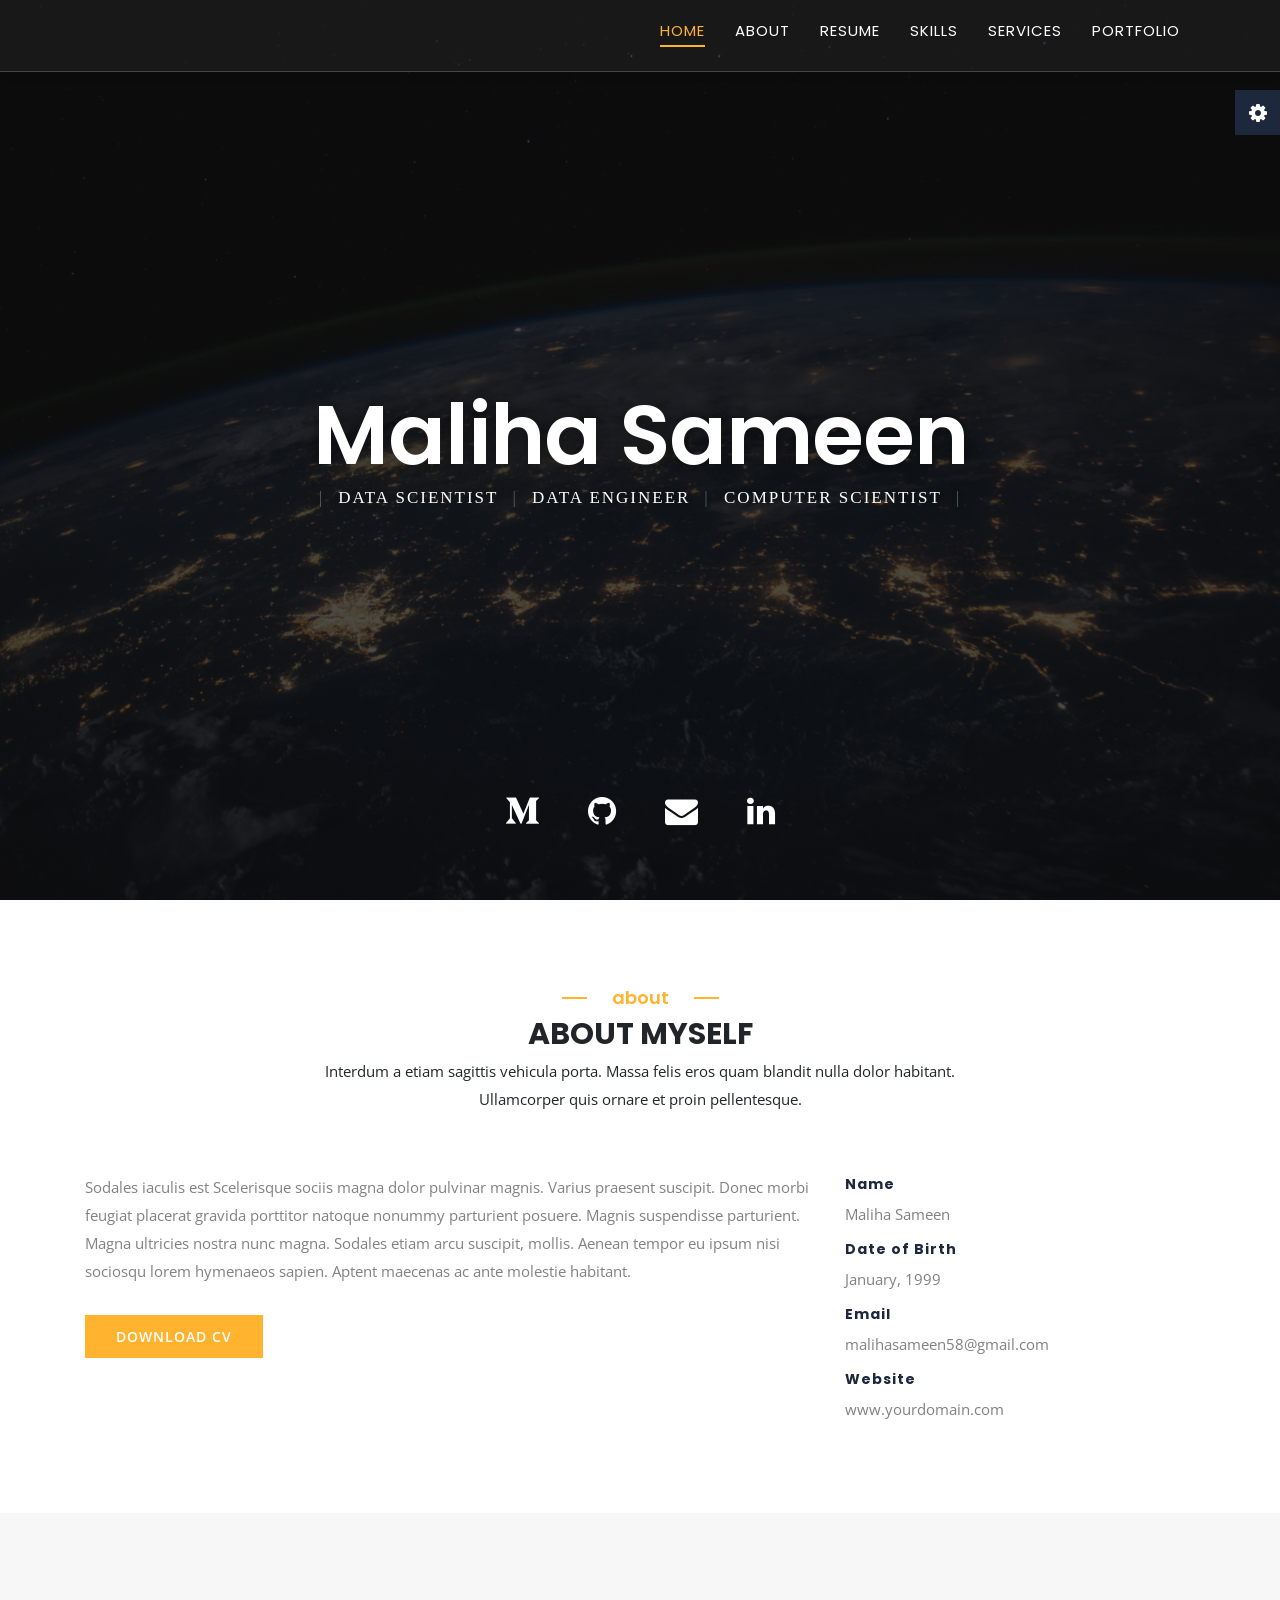
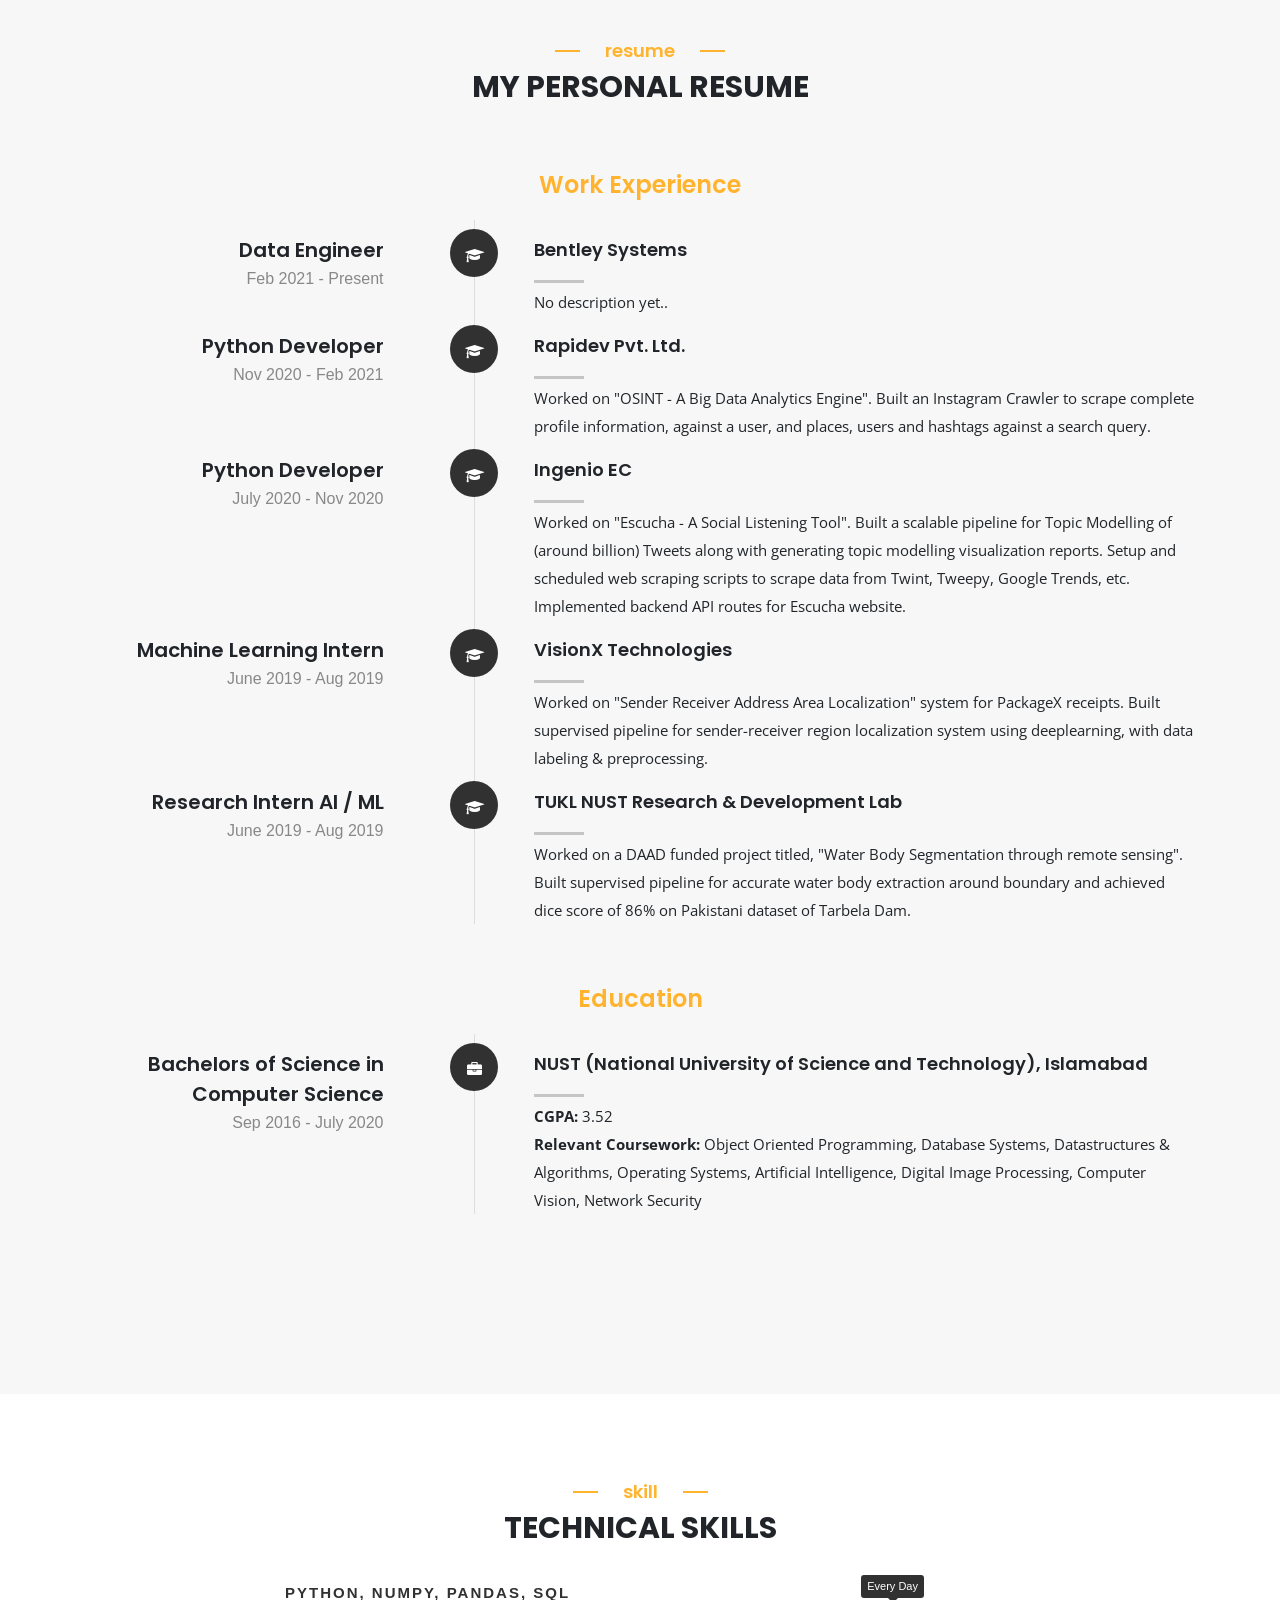
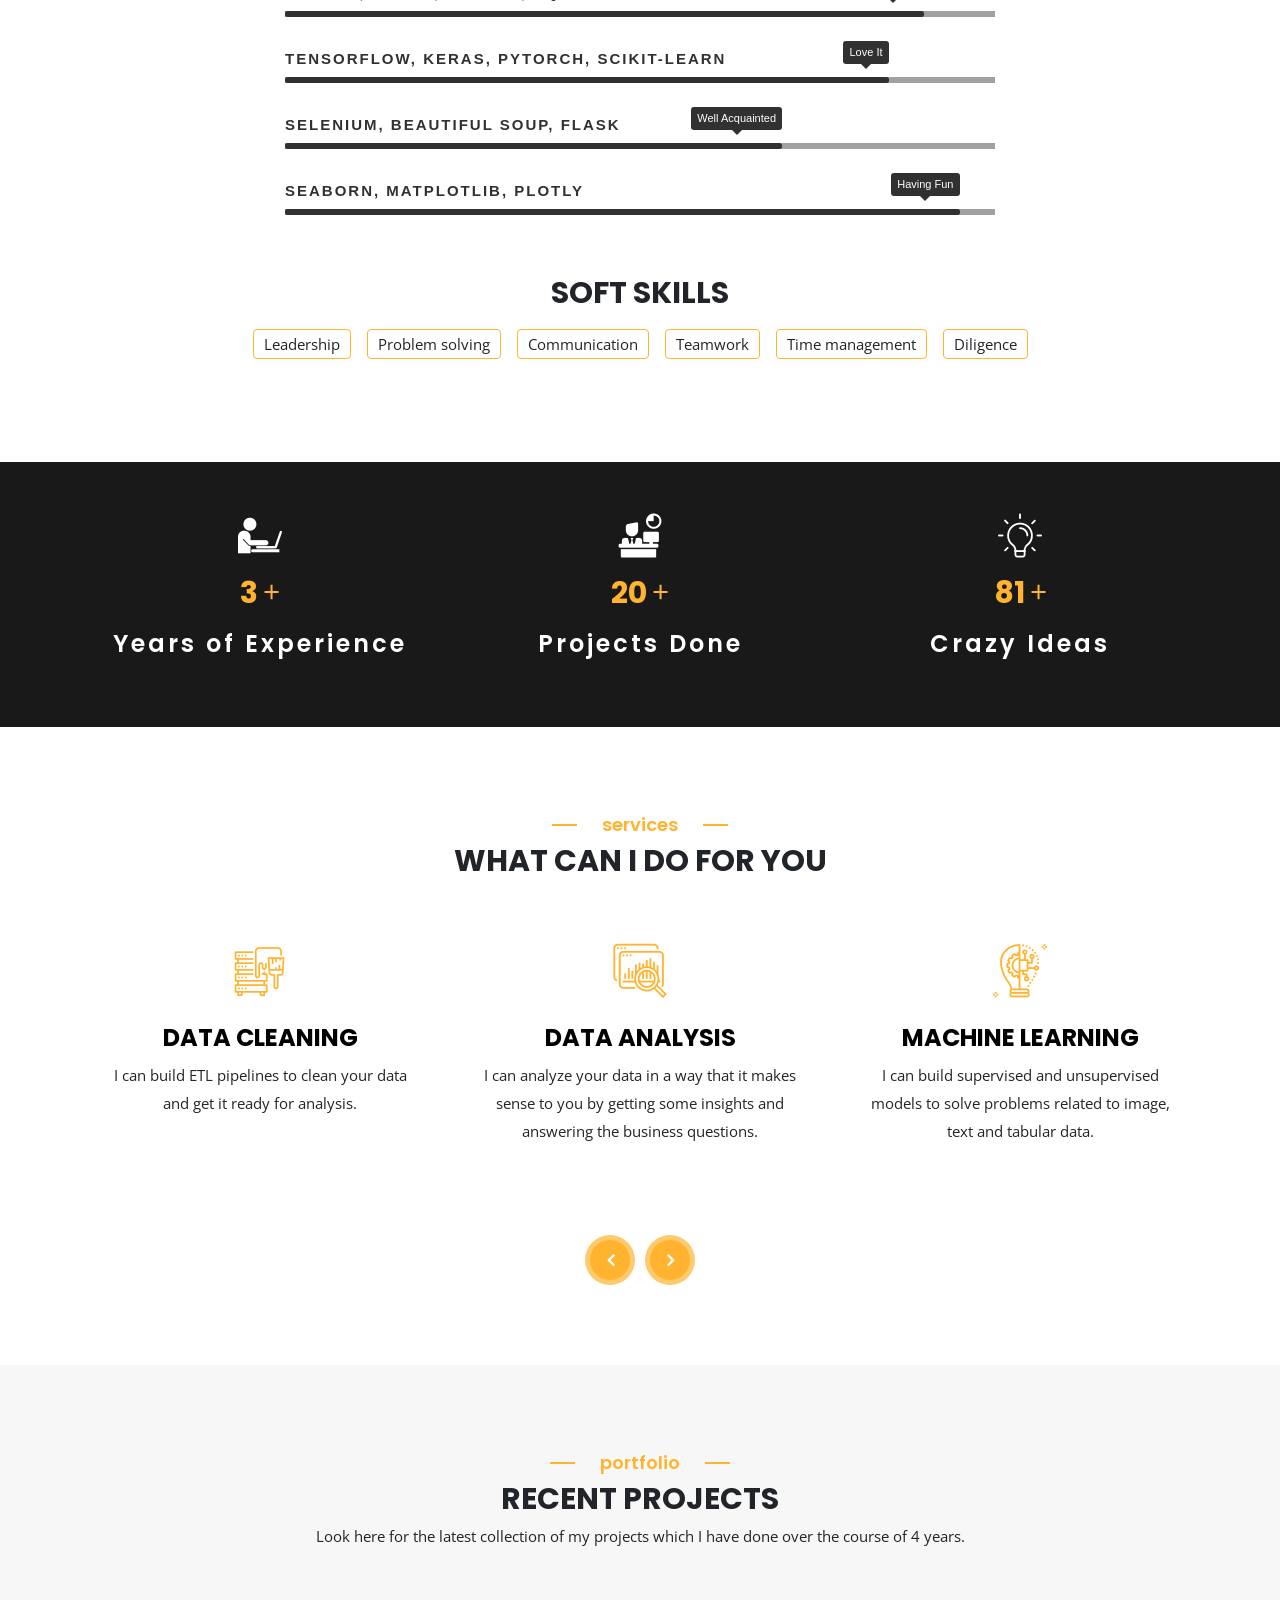
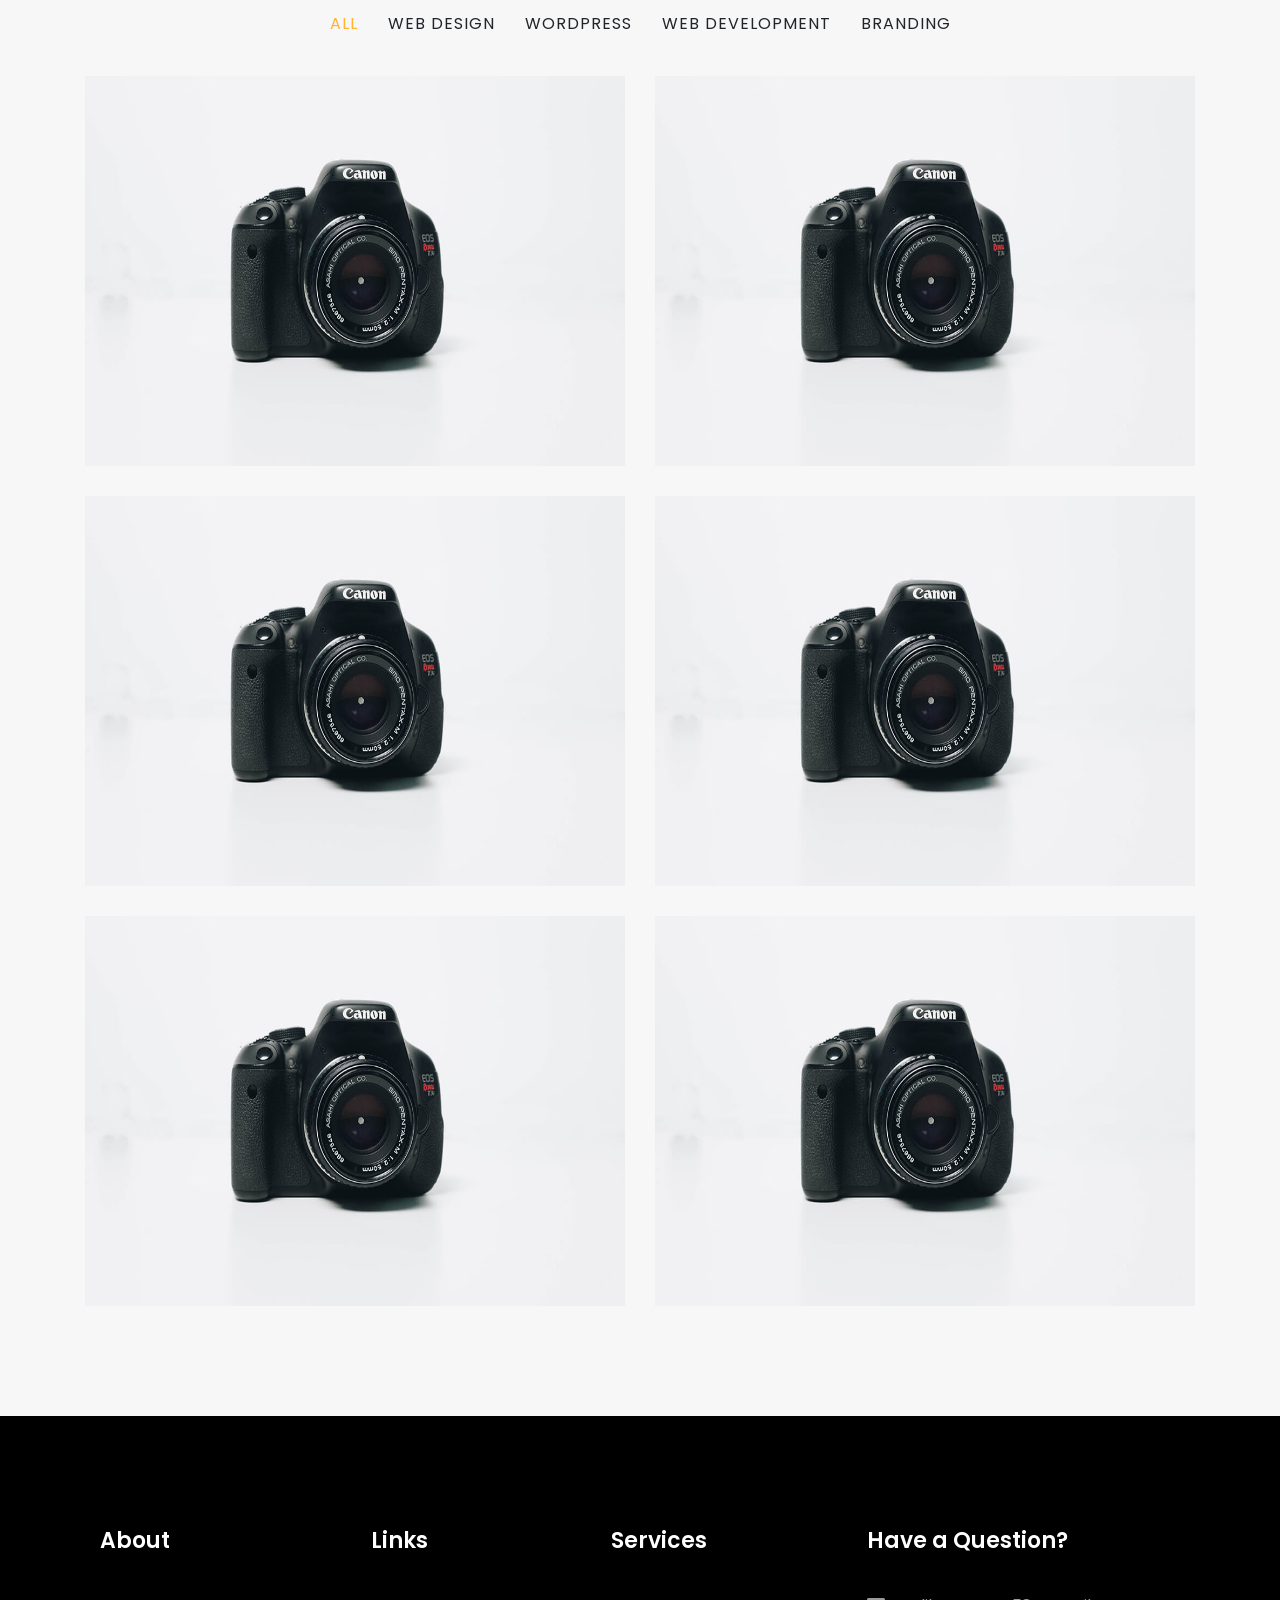
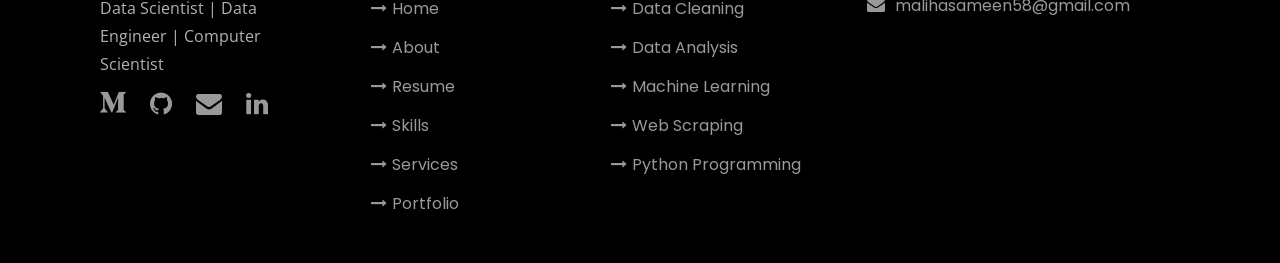
==== index.html @ 69de3a34 "structure ready only content to be filled" ====
<!DOCTYPE html>
<html lang="en">

<!-- index-554:30-->
<head>
	<!--===== Meta Tag =====-->
	<meta charset="utf-8">
	<meta http-equiv="x-ua-compatible" content="ie=edge">
	<meta name="description" content="Runaway - Personal Portfolio HTML Template">
	<meta name="viewport" content="width=device-width, initial-scale=1">
	<meta name="keywords" content="business, agency, blog, cv, creative, html, one page, personal, portfolio, resume, responsive, bootstrap, photography, designer, developer">
	<meta name="author" content="root">

	 <!--	Css Links
    ==================================================-->
     <link rel="stylesheet" href="css/bootstrap.min.css">
     <link rel="stylesheet" href="css/font-awesome.min.css">
     <link rel="stylesheet" href="fonts/flaticon.css">
     <link rel="stylesheet" href="css/plugins.css">
     <link rel="stylesheet" href="css/style.css">
     <link rel="stylesheet" href="css/color.css" id="color-change">

     <!-- Favicon 
    ==================================================-->
	<link rel="icon" type="image/png" sizes="32x32" href="images/favicon.ico">

      <!--	Title
    ==================================================-->
	<title>Maliha Sameen - Personal Portfolio</title>

</head>

<body id="top" class="page-load">
	<!--	Start Back to top
	=================================================-->
	<a href="#" id="scroll" style="display: none;"><span></span></a>
	<!--	End Back to top
	==================================================-->

	<!--	Preloader
	==================================================-->
	<div class="preloader">
		<div class="lds-css ng-scope">
			<div class="lds-spinner" style="width:100%;height:100%">
				<div></div>
				<div></div>
				<div></div>
				<div></div>
				<div></div>
				<div></div>
				<div></div>
				<div></div>
				<div></div>
				<div></div>
				<div></div>
				<div></div>
			</div>
		</div>
	</div>
	<!-- Color Settings Start
	==================================================-->
	<div class="color-panel">
		<div class="on-panel color_white bg_primary">
			<div class="text-center icon-spinner">
			  <i class="fa fa-cog fa-spin fa-3x fa-fw"></i>
			</div>
		</div>
		<div class="panel-box">
			<span class="panel-title">Theme Colors</span>
			<ul class="color-box">
				<li class="default" data-name="default" data-path="css/color.css" data-image="images/logo/1.png" data-target="images/logo/1.png"></li>
				<li class="color_2" data-name="color_2" data-path="css/color/color-1.css" data-image="images/logo/2.png" data-target="images/logo/2.png"></li>
				<li class="color_3" data-name="color_3" data-path="css/color/color-2.css" data-image="images/logo/3.png" data-target="images/logo/3.png"></li>
				<li class="color_4" data-name="color_4" data-path="css/color/color-3.css" data-image="images/logo/4.png" data-target="images/logo/4.png"></li>
				<li class="color_5" data-name="color_5" data-path="css/color/color-4.css" data-image="images/logo/5.png" data-target="images/logo/5.png"></li>
				<li class="color_6" data-name="color_6" data-path="css/color/color-5.css" data-image="images/logo/6.png" data-target="images/logo/6.png"></li>
				<li class="color_7" data-name="color_7" data-path="css/color/color-6.css" data-image="images/logo/7.png" data-target="images/logo/7.png"></li>
				<li class="color_8" data-name="color_8" data-path="css/color/color-7.css" data-image="images/logo/8.png" data-target="images/logo/8.png"></li>
				<li class="color_9" data-name="color_9" data-path="css/color/color-8.css" data-image="images/logo/9.png" data-target="images/logo/9.png"></li>
				<li class="color_10" data-name="color_10" data-path="css/color/color-9.css" data-image="images/logo/10.png" data-target="images/logo/10.png"></li>
				<li class="color_11" data-name="color_11" data-path="css/color/color-10.css" data-image="images/logo/11.png" data-target="images/logo/11.png"></li>
				<li class="color_12" data-name="color_12" data-path="css/color/color-11.css" data-image="images/logo/12.png" data-target="images/logo/12.png"></li>
				<li class="color_13" data-name="color_13" data-path="css/color/color-12.css" data-image="images/logo/13.png" data-target="images/logo/13.png"></li>
				<li class="color_14" data-name="color_14" data-path="css/color/color-13.css" data-image="images/logo/14.png" data-target="images/logo/14.png"></li>
			</ul>
		</div>
		<div class="switcher_layout">
			<span class="layout_title">Layout Style</span>
			<div class="radio_check">
				<input type="checkbox" id="layout_type" name="layout" value="Yes">
				<label class="bg_default text-left" for="layout_type"><span class="white_color">Full</span><span class="secondary_color">Box</span></label>
			</div>
		</div>
		<div class="template_style">
			<span class="layout_title">Template Style</span>
			<ul>
				<li><a class="btn_link" href="index-5.html" target="blank">White Version</a></li>
				<li><a class="btn_link" href="index-6.html" target="blank">Black Version</a></li>
			</ul>
		</div>
		<div class="box_bg_style">
			<span class="layout_title">Background pattern</span>
			<div class="select_bg">
				<ul>
					<li><input type="radio" name="radio" id="patrn1" value="pattern_1" /><label for="patrn1" class="radios pattern1"></label></li>
					<li><input type="radio" name="radio" id="patrn2" value="pattern_2" /><label for="patrn2" class="radios pattern2"></label></li>
					<li><input type="radio" name="radio" id="patrn3" value="pattern_3" /><label for="patrn3" class="radios pattern3"></label></li>
					<li><input type="radio" name="radio" id="patrn4" value="pattern_4" /><label for="patrn4" class="radios pattern4"></label></li>
					<li><input type="radio" name="radio" id="patrn5" value="pattern_5" /><label for="patrn5" class="radios pattern5"></label></li>
				</ul>
			</div>
			<span class="layout_title">Background pattern</span>
			<div class="select_bg">
				<ul>
					<li><input type="radio" name="radio" id="bg_img1" value="body_bg_1" /><label for="bg_img1" class="radios body_image1"></label></li>
					<li><input type="radio" name="radio" id="bg_img2" value="body_bg_2" /><label for="bg_img2" class="radios body_image2"></label></li>
					<li><input type="radio" name="radio" id="bg_img3" value="body_bg_3" /><label for="bg_img3" class="radios body_image3"></label></li>
					<li><input type="radio" name="radio" id="bg_img4" value="body_bg_4" /><label for="bg_img4" class="radios body_image4"></label></li>
					<li><input type="radio" name="radio" id="bg_img5" value="body_bg_5" /><label for="bg_img5" class="radios body_image5"></label></li>
					<li><input type="radio" name="radio" id="bg_img6" value="body_bg_6" /><label for="bg_img6" class="radios body_image6"></label></li>
					<li><input type="radio" name="radio" id="bg_img7" value="body_bg_7" /><label for="bg_img7" class="radios body_image7"></label></li>
					<li><input type="radio" name="radio" id="bg_img8" value="body_bg_8" /><label for="bg_img8" class="radios body_image8"></label></li>
					<li><input type="radio" name="radio" id="bg_img9" value="body_bg_9" /><label for="bg_img9" class="radios body_image9"></label></li>
					<li><input type="radio" name="radio" id="bg_img10" value="body_bg_10" /><label for="bg_img10" class="radios body_image10"></label></li>
				</ul>
			</div>
			<div class="select_bg">
				<ul>
					<li><input type="checkbox" name="runaway" id="bg_over" value="" /> Overlay</li>
				</ul>
			</div>
		</div>
	</div>
	<!--  Color Settings End
	==============================================-->

<!-- Wrapper Start 
==================================================-->
<div id="page_wrapper">
	<div class="row">
	<!-- Start Nav Menu 
	==============================================-->
	<header class="main_nav">
		<div class="container">
			<nav class="navbar navbar-expand-lg navbar-light w-100"> 
				<button class="navbar-toggler" type="button" data-toggle="collapse" data-target="#navbarSupportedContent" aria-controls="navbarSupportedContent" aria-expanded="false" aria-label="Toggle navigation"> <span class="navbar-toggler-icon"></span> </button>
				<div class="collapse navbar-collapse" id="navbarSupportedContent">
					<ul class="navbar-nav ml-auto">
					  <li class="nav-item"><a class="nav-link active" href="#top">Home<span class="sr-only">(current)</span></a></li>
					  <li class="nav-item"><a class="nav-link" href="#about">About</a></li>
					  <li class="nav-item"><a class="nav-link" href="#resume">Resume</a></li>
					  <li class="nav-item"><a class="nav-link" href="#skill">Skills</a></li>
					  <li class="nav-item"><a class="nav-link" href="#services">Services</a></li>
					  <li class="nav-item"><a class="nav-link" href="#portfolio">Portfolio</a></li>		
					</ul>
				</div>		
			</nav>
		</div>	
	</header>
	
	<!-- End Nav Menu
	==================================================-->
	
	<!--	Start Main Banner 
	==================================================-->
	<section id="main_banner" class="banner_image background1"> 
		<div class="intro-overlay"></div> 	
		<div class="container h-100">
			<div class="row h-100 align-items-center">
				<div class="col-md-12 col-lg-12 text-center">
					<h1>Maliha Sameen</h1>
					<p class="intro-position">
						<span>Data Scientist</span>
						<span>Data Engineer</span>
						<span>Computer Scientist</span> 
					</p>
					<!-- <a class="button stroke smoothscroll" href="#about" title="">More About Me</a> -->
				</div>  
			</div>   		 		
		</div> <!-- /intro-content --> 
 
		<ul class="intro-social">        
		  <li><a href="https://medium.com/@malihasameen58"><i class="flaticon-medium"></i></a></li>
		  <li><a href="https://www.github.com/malihasameen"><i class="fa fa-github"></i></a></li>
		  <li><a href="mailto:malihasameen58@gmail.com"><i class="fa fa-envelope"></i></a></li>
		  <li><a href="https://www.linkedin.com/maliha-sameen"><i class="fa fa-linkedin"></i></a></li>
	   </ul> <!-- /intro-social --> 

	</section> <!-- /intro -->
	<!--	End Main Banner 
	==================================================-->
	<!--	Start About
	===================================================-->
	<section id="about" class="py_80 full_row bg_white">
		<div class="container">
			<div class="row">
				<div class="col-md-12 col-lg-12">
					<div class="section_title_1 text-center mx-auto pb_60 wow animated slideInUp">
	                    <h2 class="title text-uppercase"><span class="line_double mx-auto color_default">about</span>about myself</h2>
	                    <span class="sub_title">Interdum a etiam sagittis vehicula porta. Massa felis eros quam blandit nulla dolor habitant. Ullamcorper quis ornare et proin pellentesque.</span>
	                </div>
				</div>
			</div>
			<div class="about_one">
				<div class="row">
					<div class="col-md-8 col-lg-8">
						<div class="myself color_secondery wow animated fadeInLeft">
							<p class="mb_30">Sodales iaculis est Scelerisque sociis magna dolor pulvinar magnis. 
								Varius praesent suscipit. Donec morbi feugiat placerat gravida porttitor 
								natoque nonummy parturient posuere. Magnis suspendisse parturient. 
								Magna ultricies nostra nunc magna. Sodales etiam arcu suscipit, mollis. 
								Aenean tempor eu ipsum nisi sociosqu lorem hymenaeos sapien. Aptent maecenas ac ante molestie habitant.
							</p>
						</div>

						<a class="btn btn-default mb_30" href="Maliha_Sameen_CV.pdf" target="_blank">Download CV</a>
						<!-- <div class="personal_info">
							<div class="row">
								<div class="col-md-12 col-lg-6">
									<ul>
										<li><span class="color_secondery">Name :</span> Austin Jackson</li>
										<li><span class="color_secondery">Email :</span> yourdomainname@gmail.com</li>
										<li><span class="color_secondery">Phone :</span> +00 61 700 800</li>	
									</ul>
								</div>
								<div class="col-md-12 col-lg-6">
									<ul>
										<li><span class="color_secondery">Date of Birth :</span> 14 December 1993</li>
										<li><span class="color_secondery">Blood Group :</span> A+</li>
										<li><span class="color_secondery">Address :</span> Mouroubra WA 6472, Australia.</li>
									</ul>
								</div>
							</div>
						</div> -->
					</div>
					<div class="col-md-4 col-lg-4">
						<div class="contact_info wow animated fadeInLeft">
							<ul>
								<li>
									<div class="contact_text">
										<h6 class="font-weight-bold color_primary">Name</h6>
										<span class="color_secondery">Maliha Sameen</span>
									</div>
								</li>
								<li>
									<div class="contact_text">
										<h6 class="font-weight-bold color_primary">Date of Birth</h6>
										<span class="color_secondery">January, 1999</span>
									</div>
								</li>
								<li>
									<div class="contact_text">
										<h6 class="font-weight-bold color_primary">Email</h6>
										<span class="color_secondery">malihasameen58@gmail.com</span>
									</div>
								</li>
								<li>
									<div class="contact_text">
										<h6 class="font-weight-bold color_primary">Website</h6>
										<span class="color_secondery">www.yourdomain.com</span>
									</div>
								</li>
							</ul>
						</div>
					</div>
				</div>
			</div>
		</div>
	</section>
	<!--	End About
	===================================================-->
	<!--	Start Resume
	===================================================-->
	<section id="resume" class="py_80 full_row bg_secondery">
		<div class="container">
			<div class="row">
				<div class="col-md-12 col-lg-12">
					<div class="section_title_1 text-center mx-auto pb_60 wow animated slideInUp">
	                    <h2 class="title text-uppercase"><span class="line_double mx-auto color_default">resume</span>My Personal Resume</h2>
	                </div>
				</div>
			</div>

			<div class="row resume-timeline">

				<div class="col-md-12 col-lg-12 resume-header">
	
					<h2>Work Experience</h2>
	
				</div> <!-- /resume-header -->
	
				<div class="col-md-12 col-lg-12">
	
					<div class="timeline-wrap">
	
						<div class="timeline-block">
	
							<div class="timeline-ico">
								<i class="fa fa-graduation-cap"></i>
							</div>
	
							<div class="timeline-header">
								<h3>Data Engineer</h3>
								<p>Feb 2021 - Present</p>
							</div>
	
							<div class="timeline-content">
								<h4>Bentley Systems</h4>
								<p>No description yet..</p>
							</div>
	
						</div> <!-- /timeline-block -->
	
						<div class="timeline-block">
	
							<div class="timeline-ico">
								<i class="fa fa-graduation-cap"></i>
							</div>
	
							<div class="timeline-header">
								<h3>Python Developer</h3>
								<p>Nov 2020 - Feb 2021</p>
							</div>
	
							<div class="timeline-content">
								<h4>Rapidev Pvt. Ltd.</h4>
								<p>Worked on "OSINT - A Big Data Analytics Engine". 
								Built an Instagram Crawler to scrape complete profile information, against a user, and places, users
								and hashtags against a search query.</p>
							</div>
	
						</div> <!-- /timeline-block -->
	
						<div class="timeline-block">
	
							<div class="timeline-ico">
								<i class="fa fa-graduation-cap"></i>
							</div>
	
							<div class="timeline-header">
								<h3>Python Developer</h3>
								<p>July 2020 - Nov 2020</p>
							</div>
	
							<div class="timeline-content">
								<h4>Ingenio EC</h4>
								<p>Worked on "Escucha - A Social Listening Tool".
								Built a scalable pipeline for Topic Modelling of (around billion) Tweets 
								along with generating topic modelling visualization reports. 
								Setup and scheduled web scraping scripts to scrape data from Twint, Tweepy, Google Trends, etc. 
								Implemented backend API routes for Escucha website.
								</p>
							</div>
	
						</div> <!-- /timeline-block -->

						<div class="timeline-block">
	
							<div class="timeline-ico">
								<i class="fa fa-graduation-cap"></i>
							</div>
	
							<div class="timeline-header">
								<h3>Machine Learning Intern</h3>
								<p>June 2019 - Aug 2019</p>
							</div>
	
							<div class="timeline-content">
								<h4>VisionX Technologies</h4>
								<p>Worked on "Sender Receiver Address Area Localization" system for
								PackageX receipts.
								Built supervised pipeline for sender-receiver region localization system 
								using deeplearning, with data labeling & preprocessing.
								</p>
							</div>
	
						</div> <!-- /timeline-block -->

						<div class="timeline-block">
	
							<div class="timeline-ico">
								<i class="fa fa-graduation-cap"></i>
							</div>
	
							<div class="timeline-header">
								<h3>Research Intern AI / ML</h3>
								<p>June 2019 - Aug 2019</p>
							</div>
	
							<div class="timeline-content">
								<h4>TUKL NUST Research & Development Lab</h4>
								<p>Worked on a DAAD funded project titled, "Water Body Segmentation
								through remote sensing".
								Built supervised pipeline for accurate water body extraction around
								boundary and achieved dice score of 86% on Pakistani dataset of Tarbela Dam.
								</p>
							</div>
	
						</div> <!-- /timeline-block -->
	
					</div> <!-- /timeline-wrap -->   			
	
				</div> <!-- /col-twelve -->
				
			</div> <!-- /resume-timeline -->
			
			<div class="row resume-timeline">
	
				<div class="col-md-12 col-lg-12 resume-header">
	
					<h2>Education</h2>
	
				</div> <!-- /resume-header -->
	
				<div class="col-md-12 col-lg-12">
	
					<div class="timeline-wrap">
	
						<div class="timeline-block">
	
							<div class="timeline-ico">
								<i class="fa fa-briefcase"></i>
							</div>
	
							<div class="timeline-header">
								<h3>Bachelors of Science in Computer Science</h3>
								<p>Sep 2016 - July 2020</p>
							</div>
	
							<div class="timeline-content">
								<h4>NUST (National University of Science and Technology), Islamabad</h4>
								<p><b>CGPA: </b>3.52</p>
								<p><b>Relevant Coursework: </b>Object Oriented Programming, Database Systems,  
								Datastructures & Algorithms, Operating Systems, Artificial Intelligence, Digital Image Processing, 
								Computer Vision, Network Security
								</p>
							</div>
	
						</div> <!-- /timeline-block -->
	
	
					</div> <!-- /timeline-wrap -->   			
	
				</div> <!-- /col-twelve -->
				
			</div> <!-- /resume-timeline -->
		</div>
	</section>
	<!--	End Resume
	===================================================-->
	<!--	Start Skill
	===================================================-->
	<section id="skill" class="py_80 bg_white full_row">
		<div class="container">
			<div class="row">
				<div class="col-md-12 col-lg-12">
					<div class="section_title_1 text-center mx-auto wow animated slideInUp">
	                    <h2 class="title text-uppercase"><span class="line_double mx-auto color_default">skill</span>Technical skills</h2>
	                </div>
				</div>
			</div>

			<div class="col-md-12 col-lg-8" style="margin: auto;">
				<ul class="skill-bars">
					<li>
						<div class="progress percent90"><span>Every Day</span></div>
						<strong>PYTHON, NUMPY, PANDAS, SQL</strong>
					</li>
					<li>
						<div class="progress percent85"><span>Love It</span></div>
						<strong>TENSORFLOW, KERAS, PYTORCH, SCIKIT-LEARN</strong>
					</li>
					<li>
						<div class="progress percent70"><span>Well Acquainted</span></div>
						<strong>SELENIUM, BEAUTIFUL SOUP, FLASK</strong>
					</li>
					<li>
						<div class="progress percent95"><span>Having Fun</span></div>
						<strong>SEABORN, MATPLOTLIB, PLOTLY</strong>
					</li>
				</ul> <!-- /skill-bars -->	
			</div>


			<div class="row">
				<div class="col-md-12 col-lg-12">
					<div class="section_title_1 text-center mx-auto wow animated slideInUp">
	                    <h2 class="title text-uppercase">Soft skills</h2>
	                </div>
				</div>
			</div>
			
			<div class="soft-skill col-sm-12 col-md-12 col-xl-12 col-partner">
				<ul>
					<li><span>Leadership</span></li>
					<li><span>Problem solving</span></li>
					<li><span>Communication</span></li>
					<li><span>Teamwork</span></li>
					<li><span>Time management</span></li>
					<li><span>Diligence</span></li>
				</ul>
			</div>
	
		</div>
	</section>
	<!--	End Skill
	===================================================-->
	<!--	Start Experience and Projects
	===================================================-->
	<div class="experience background2 overlay_two py_60 full_row">
		<div class="container">
			<div class="row">
				<div class="col-md-12 col-lg-12">
					<div class="fact-counter">
						<div class="row">
							<div class="col-md-4 col-lg-4">
							    <div class="counter count wow text-center" data-wow-duration="300ms">
							    	<span class="flaticon-man-working-on-a-laptop-from-side-view"></span>
					            	<div class="counting_digit color_default mt_15"> <h2 class="count-num" data-speed="3000" data-stop="4">0</h2><span>+</span>
					            	</div>
					            	<h3 class="color_white mt_15">Years of Experience</h3>
					          	</div>
							</div>
							<div class="col-md-4 col-lg-4">
							    <div class="counter count wow text-center" data-wow-duration="300ms">
							    	<span class="flaticon-half-time-work"></span>
					            	<div class="counting_digit color_default mt_15"> <h2 class="count-num" data-speed="3000" data-stop="25">0</h2><span>+</span>
					            	</div>
					            	<h3 class="color_white mt_15">Projects Done</h3>
					          	</div>
							</div>
							<div class="col-md-4 col-lg-4">
							    <div class="counter count wow text-center" data-wow-duration="300ms">
							    	<span class="flaticon-lamp"></span>
					            	<div class="counting_digit color_default mt_15"><h2 class="count-num" data-speed="3000" data-stop="100">0</h2><span>+</span>
					            	</div>
					            	<h3 class="color_white mt_15">Crazy Ideas</h3>
					          	</div>
							</div>
						</div>
					</div>
				</div>
			</div>
		</div>
	</div>
	<!--	End Experience and Projects
	===================================================-->
	<!--	Start Services
	===================================================-->
	<section id="services" class="py_80 full_row bg_white">
		<div class="container">
			<div class="row">
				<div class="col-md-12 col-lg-12">
					<div class="section_title_1 text-center mx-auto pb_30 wow animated slideInUp">
	                    <h2 class="title text-uppercase"><span class="line_double mx-auto color_default">services</span>What can i do for you</h2>
	                </div>
				</div>

				<div class="col-md-12 col-lg-12">
					<div class="row services-content">

						<div class="services_item owl-carousel services-list">
			 
						   <div class="service">	
			 
							   <span class="icon"><i class="flaticon-data-2"></i></span>            
			 
							 <div class="service-content">	
			 
								  <h3>Data Cleaning</h3>
			 
								 <p class="desc">I can build ETL pipelines to clean your data and get it ready for analysis.
								  </p>
								  
							  </div> 	         	 
			 
							 </div> <!-- /service -->
			 
							 <div class="service">	
			 
								 <span class="icon"><i class="flaticon-data"></i></span>                          
			 
							 <div class="service-content">	
			 
								 <h3>Data Analysis</h3>  
			 
								 <p class="desc">I can analyze your data in a way that it makes sense to you by getting some insights and answering the business questions.
								  </p>
			 
							 </div>	                          
			 
							</div> <!-- /service -->

							<div class="service">	
			 
								<span class="icon"><i class="flaticon-innovation"></i></span>            
			  
							  <div class="service-content">	
			  
								   <h3>Machine Learning</h3>
			  
								  <p class="desc">I can build supervised and unsupervised models to solve problems related to image, text and tabular data.
								   </p>
								   
							   </div> 	         	 
			  
							  </div> <!-- /service -->
			  
							  <div class="service">	
			  
								  <span class="icon"><i class="flaticon-web-crawler"></i></span>                          
			  
							  <div class="service-content">	
			  
								  <h3>Web Scraping</h3>  
			  
								  <p class="desc">I can use Beautiful Soup and Selenium to extract required data from any website URL and make the whole process automated, so it can run at anytime.
								   </p>
			  
							  </div>	                          
			  
							 </div> <!-- /service -->
			 
							<div class="service">
			 
								<span class="icon"><i class="flaticon-lamp"></i></span>		            
			 
							 <div class="service-content">
			 
								 <h3>Python Programming</h3>
			 
								 <p class="desc">I can build Python based applications ranging from simple automated scripts to backend APIs in Flask.
									 </p> 
			 
							 </div> 	            	               
			 
							</div> <!-- /service -->
			 
					   </div> <!-- /services-list -->
						
					</div> <!-- /services-content -->
				</div>
			</div>

		</div>
	</section>
	<!--	End Services
	===================================================-->
	<!--	Start Portfolio
	===================================================-->
	<section id="portfolio" class="py_80 bg_secondery full_row">
		<div class="container">
			<div class="row">
				<div class="col-md-12 col-lg-12">
					<div class="section_title_1 text-center mx-auto pb_60 wow animated slideInUp">
	                    <h2 class="title text-uppercase"><span class="line_double mx-auto color_default">portfolio</span>Recent Projects</h2>
	                    <span class="sub_title">Look here for the latest collection of my projects which I have done over the course of 4 years.</span>
	                </div>
				</div>
				<div class="col-md-12 col-lg-12">
					<div class="my_portfolio" id="tab-panel"> 
              			<!--Filter-->
						<div class="row">
							<div class="col-md-12">
								<div class="filters mb_30 w-100 text-center">
									<ul class="filter-tabs mx-auto d-inline-block">
										<li class="active filter" data-role="button" data-filter="all">All</li>
										<li class="filter" data-role="button" data-filter=".design">Web Design</li>
										<li class="filter" data-role="button" data-filter=".wordpress">Wordpress</li>
										<li class="filter" data-role="button" data-filter=".development">Web Development</li>
										<li class="filter" data-role="button" data-filter=".branding">Branding</li>
									</ul>
								</div>
							</div>
						</div>	
			              
						<div class="filter-list">
							<div class="portfolio-items">
								<div class="row">
								  	<div class="column mix mix_all wordpress mb_30 col-md-9 col-lg-6"
									  style="display: inline-block;margin-left: auto;margin-right: auto;">
										<div class="default-portfolio-item">
											<img src="images/portfolio/01.jpg" alt="image" style="height: 26em;" />
											<div class="overlay-box">
												<div class="text text-center vertical-center px_30">
													<h2 style="font-weight:600; color:white;">Using Data Science Pipelines for Disaster Response</h2>
													<p style="color:white">Build ETL and ML pipelines for the data loading, data transformation and classification of messages into disaster categories. The dataset was from FigureEight.</p>
													<p style="margin:1.2em;">
														<a style="margin-left:4px;" href="#" target="_blank" class="btn btn-default">Medium</a>
														<a href="#" class="btn btn-default" target="_blank">GitHub</a>
													</p>
												</div>
											</div>
										</div>
									</div>
									<div class="column mix mix_all wordpress mb_30 col-md-9 col-lg-6"
									  style="display: inline-block;margin-left: auto;margin-right: auto;">
										<div class="default-portfolio-item">
											<img src="images/portfolio/01.jpg" alt="image" style="height: 26em;" />
											<div class="overlay-box">
												<div class="text text-center vertical-center px_30">
													<h2 style="font-weight:600; color:white;">Using Data Science Pipelines for Disaster Response</h2>
													<p style="color:white">Build ETL and ML pipelines for the data loading, data transformation and classification of messages into disaster categories. The dataset was from FigureEight.</p>
													<p style="margin:1.2em;">
														<a style="margin-left:4px;" href="#" target="_blank" class="btn btn-default">Medium</a>
														<a href="#" class="btn btn-default" target="_blank">GitHub</a>
													</p>
												</div>
											</div>
										</div>
									</div>
									<div class="column mix mix_all wordpress mb_30 col-md-9 col-lg-6"
									  style="display: inline-block;margin-left: auto;margin-right: auto;">
										<div class="default-portfolio-item">
											<img src="images/portfolio/01.jpg" alt="image" style="height: 26em;" />
											<div class="overlay-box">
												<div class="text text-center vertical-center px_30">
													<h2 style="font-weight:600; color:white;">Using Data Science Pipelines for Disaster Response</h2>
													<p style="color:white">Build ETL and ML pipelines for the data loading, data transformation and classification of messages into disaster categories. The dataset was from FigureEight.</p>
													<p style="margin:1.2em;">
														<a style="margin-left:4px;" href="#" target="_blank" class="btn btn-default">Medium</a>
														<a href="#" class="btn btn-default" target="_blank">GitHub</a>
													</p>
												</div>
											</div>
										</div>
									</div>
									<div class="column mix mix_all wordpress mb_30 col-md-9 col-lg-6"
									  style="display: inline-block;margin-left: auto;margin-right: auto;">
										<div class="default-portfolio-item">
											<img src="images/portfolio/01.jpg" alt="image" style="height: 26em;" />
											<div class="overlay-box">
												<div class="text text-center vertical-center px_30">
													<h2 style="font-weight:600; color:white;">Using Data Science Pipelines for Disaster Response</h2>
													<p style="color:white">Build ETL and ML pipelines for the data loading, data transformation and classification of messages into disaster categories. The dataset was from FigureEight.</p>
													<p style="margin:1.2em;">
														<a style="margin-left:4px;" href="#" target="_blank" class="btn btn-default">Medium</a>
														<a href="#" class="btn btn-default" target="_blank">GitHub</a>
													</p>
												</div>
											</div>
										</div>
									</div>
									<div class="column mix mix_all wordpress mb_30 col-md-9 col-lg-6"
									  style="display: inline-block;margin-left: auto;margin-right: auto;">
										<div class="default-portfolio-item">
											<img src="images/portfolio/01.jpg" alt="image" style="height: 26em;" />
											<div class="overlay-box">
												<div class="text text-center vertical-center px_30">
													<h2 style="font-weight:600; color:white;">Using Data Science Pipelines for Disaster Response</h2>
													<p style="color:white">Build ETL and ML pipelines for the data loading, data transformation and classification of messages into disaster categories. The dataset was from FigureEight.</p>
													<p style="margin:1.2em;">
														<a style="margin-left:4px;" href="#" target="_blank" class="btn btn-default">Medium</a>
														<a href="#" class="btn btn-default" target="_blank">GitHub</a>
													</p>
												</div>
											</div>
										</div>
									</div>
									<div class="column mix mix_all wordpress mb_30 col-md-9 col-lg-6"
									  style="display: inline-block;margin-left: auto;margin-right: auto;">
										<div class="default-portfolio-item">
											<img src="images/portfolio/01.jpg" alt="image" style="height: 26em;" />
											<div class="overlay-box">
												<div class="text text-center vertical-center px_30">
													<h2 style="font-weight:600; color:white;">Using Data Science Pipelines for Disaster Response</h2>
													<p style="color:white">Build ETL and ML pipelines for the data loading, data transformation and classification of messages into disaster categories. The dataset was from FigureEight.</p>
													<p style="margin:1.2em;">
														<a style="margin-left:4px;" href="#" target="_blank" class="btn btn-default">Medium</a>
														<a href="#" class="btn btn-default" target="_blank">GitHub</a>
													</p>
												</div>
											</div>
										</div>
									</div>
								</div>
							</div>
						</div>		
			        </div>
				</div>
			</div>
		</div>
	</section>
	<!--	End Portfolio
	===================================================-->
	<!--	Start Footer
	===================================================-->
	<footer class="ftco-footer ftco-section full_row">
		<div class="container">
		  <div class="row mb-5 col-lg-12">
			<div class="col-md">
			  <div class="ftco-footer-widget mb-4">
				<h2 class="ftco-heading-2">About</h2>
				<p>Data Scientist | Data Engineer | Computer Scientist</p>
				<ul class="ftco-footer-social list-unstyled">       
					<li><a href="https://medium.com/@malihasameen58"><i class="flaticon-medium"></i></a></li>
					<li><a href="https://www.github.com/malihasameen"><i class="fa fa-github"></i></a></li>
					<li><a href="mailto:malihasameen58@gmail.com"><i class="fa fa-envelope"></i></a></li>
					<li><a href="https://www.linkedin.com/maliha-sameen"><i class="fa fa-linkedin"></i></a></li>
				</ul>
			  </div>
			</div>
			<div class="col-md">
			  <div class="ftco-footer-widget mb-4 ml-md-4">
				<h2 class="ftco-heading-2">Links</h2>
				<ul class="list-unstyled">
				  <li><a href="#home"><span class="fa fa-long-arrow-right mr-2"></span>Home</a></li>
				  <li><a href="#about"><span class="fa fa-long-arrow-right mr-2"></span>About</a></li>
				  <li><a href="#resume"><span class="fa fa-long-arrow-right mr-2"></span>Resume</a></li>
				  <li><a href="#skills"><span class="fa fa-long-arrow-right mr-2"></span>Skills</a></li>
				  <li><a href="#services"><span class="fa fa-long-arrow-right mr-2"></span>Services</a></li>
				  <li><a href="#portfolio"><span class="fa fa-long-arrow-right mr-2"></span>Portfolio</a></li>
				</ul>
			  </div>
			</div>
			<div class="col-md">
			   <div class="ftco-footer-widget mb-4">
				<h2 class="ftco-heading-2">Services</h2>
				<ul class="list-unstyled">
					<li><a href="#services"><span class="fa fa-long-arrow-right mr-2"></span>Data Cleaning</a></li>
					<li><a href="#services"><span class="fa fa-long-arrow-right mr-2"></span>Data Analysis</a></li>
					<li><a href="#services"><span class="fa fa-long-arrow-right mr-2"></span>Machine Learning</a></li>
					<li><a href="#services"><span class="fa fa-long-arrow-right mr-2"></span>Web Scraping</a></li>
					<li><a href="#services"><span class="fa fa-long-arrow-right mr-2"></span>Python Programming</a></li>
				</ul>
			  </div>
			</div>
			<div class="col-md">
			  <div class="ftco-footer-widget mb-4">
				  <h2 class="ftco-heading-2">Have a Question?</h2>
				  <div class="block-23 mb-3">
					<ul>
						<li>
							<a href="mailto:malihasameen58@gmail.com">
								<span class="fa fa-envelope"></span>
								<span class="text" style="padding-right: 0px; padding-left: 10px;">malihasameen58@gmail.com</span>
							</a>
						</li>
					</ul>
				  </div>
			  </div>
			</div>
		  </div>
		</div>
	</footer>
	<!--	End Footer
	===================================================-->
	</div>
</div>
<!--	Wrapper End
=======================================================-->
	<!--	Js Links
	===================================================-->
	<script src="js/jquery.min.js"></script>
	<script src="js/popper.min.js"></script>
	<script src="js/bootstrap.min.js"></script>
	<script src="js/plugins.js"></script>
	<script src="js/custom.js"></script>
	<script>
		$(document).ready(function() {
		//  Smoothscroll js
		//=========================================
		  $("a").on('click', function(event) {

			  if (this.hash !== "") {
				event.preventDefault();
			  
				var hash = this.hash;

				$('html, body').animate({
				  scrollTop: $(hash).offset().top 
				}, 1000, function(){
			 
				  window.location.hash = hash;
				});
			  }
			});
		 });
	</script>
</body>

<!-- index-554:31-->
</html>
---- fonts/flaticon.css ----
/*
  	Flaticon icon font: Flaticon
  	Creation date: 02/03/2021 14:03
  	*/

@font-face {
  font-family: "Flaticon";
  src: url("./Flaticon.eot");
  src: url("./Flaticon.eot?#iefix") format("embedded-opentype"),
       url("./Flaticon.woff2") format("woff2"),
       url("./Flaticon.woff") format("woff"),
       url("./Flaticon.ttf") format("truetype"),
       url("./Flaticon.svg#Flaticon") format("svg");
  font-weight: normal;
  font-style: normal;
}

@media screen and (-webkit-min-device-pixel-ratio:0) {
  @font-face {
    font-family: "Flaticon";
    src: url("./Flaticon.svg#Flaticon") format("svg");
  }
}

[class^="flaticon-"]:before, [class*=" flaticon-"]:before,
[class^="flaticon-"]:after, [class*=" flaticon-"]:after {   
  font-family: Flaticon;
font-style: normal;
margin-left: 20px;
}

.flaticon-man-working-on-a-laptop-from-side-view:before { content: "\f100"; }
.flaticon-innovation:before { content: "\f101"; }
.flaticon-web-crawler:before { content: "\f102"; }
.flaticon-data:before { content: "\f103"; }
.flaticon-data-1:before { content: "\f104"; }
.flaticon-data-2:before { content: "\f105"; }
.flaticon-lamp:before { content: "\f106"; }
.flaticon-half-time-work:before { content: "\f107"; }
.flaticon-medium:before { content: "\f108"; }
---- css/style.css ----
/**
  
* Template Name: Runaway - Personal Portfolio HTML Template
* Version: 2.1.1
* Author: themetrading
* Email: themetrading@gmail.com
* Developed By: themetrading
* First Release: 08 February 2019
* Author URL: www.themetrading.com

**/

/*===================================================================================
Table of CSS Content arrage with every section name
=====================================================================================

01.   Default Css
02.   Default Margin and Padding
03.   Overlay Css
04.   Socal Media
05.   Massage Box
06.	  Main Title
07.   background Image
08.   Nav Menu Css
09.   Side Nav menu
10.   Main banner
11.   Slider 
12.	  About
13.	  Video Popup 
14.	  Progress Bar and Fact Counter
15.   Services One
16.   Services Two
17.	  Portfolio
18.   Pricing
19.   Team
20.	  Testimonial
21.   Blog
22.   Contact
23.   Preloader 
24.   Back to Top
25.   Page Banner
26.   Page Nav
27.   Blog Sidebar
28.   Blog Details
29.   Template Default Animation Css
30.   Color Settings
31.   Responsive Media Queries Css
32.   Resume
33.   Skills
/*===================================================================================
	Typography links 
 	Import Google Fonts
=====================================================================================*/
@import url("https://fonts.googleapis.com/css?family=Open+Sans:400,400i,700,700i,800,800i|Poppins:400,400i,600,600i,700,700i,800,800i");

/*===================================================================================
01.		Default Css
=====================================================================================*/
html {
  font-size: 62.5%;
}

body{
	font-family: 'Open Sans', sans-serif;
	font-size: 15px;
	line-height: 28px;
}
h1,h2,h3,h4,h5,h6{
   font-family: 'Poppins', sans-serif;
   font-weight: 700;
}
h1{
	font-size: 40px;
	line-height: 48px;
}
h2{
	font-size: 2em;
	line-height: 1.2em;
}
h3{
	font-size: 24px;
	line-height: 36px;
}
h4{
	font-size: 18px;
	line-height: 30px;
}
h5{
	font-size: 16px;
	line-height: 24px;
}
h6{
	font-size: 14px;
	line-height: 22px;
}
p{
	margin: 0px;
}
img{
    width: 100%;
    height: auto;
}
ul{
	margin: 0;
	padding: 0;
}
ul li{
	list-style-type: none;
}
a{
	display: inline-block;
	font-family: 'Poppins', sans-serif;
}
a:hover,a:focus,a.active{
	text-decoration: none !important;
	box-shadow: none !important;
}
*, ::after, ::before{
	 outline: none !important;
}
.btn:focus,.btn:active {
   outline: none !important;
   box-shadow: none;
}
.btn{
    padding: 10px 30px;
    font-size: 14px;
    font-family: 'Open Sans', sans-serif;
    border-radius: 0px;
    font-weight: 600;
    letter-spacing: 1px;
    text-transform: uppercase;
}
.btn_info{
  font-style: italic;
  text-transform: capitalize;
  padding: 0px;
}
.w_60{
	width: 60%;
}
.w_50{
	width: 50%;
}
.w_40{
	width: 40%;
}
.xy-center{
    position: absolute;
    left: 50%;
    top: 50%;
    z-index: 11;
}
[class^="flaticon-"]:before, [class*=" flaticon-"]:before{
	margin-left: 0px !important;
}
.pp-scrollable{
    overflow-y: scroll;
    height: 100%;
}
.full_row{
  position: relative;
  width: 100%;
}
::-webkit-scrollbar{
      width: 5px !important;
}
::-webkit-scrollbar-track {
  box-shadow: inset 0 0 5px #ececec !important; 
}

.vertical-and-horizontal-center {
  margin: 0;
  position: absolute;
  top: 50%;
  left: 50%;
  -ms-transform: translate(-50%, -50%);
  transform: translate(-50%, -50%);
}
/*=====================================================================================
02.		Default Margin and Padding
========================================================================================*/
/*  Margin 
======================*/
.mx_10{
	margin: 0px 10px;
}
.my_60{
  margin: 60px 0px;
}
.mt_5{
	margin-top: 5px;
}
.mt_15{
    margin-top: 15px;
}
.mt_60{
	margin-top: 60px;
}
.mb_60{
  margin-bottom: 60px;
}
.mt_30{
	margin-top: 30px;
}
.mt_100{
  margin-top: 100px;
}
.ml_105{
    margin-left: 105px;
}
.mr_20{
  margin-right: 20px;
}
.mr_60{
  margin-right: 60px;
}
.mb_15{
    margin-bottom: 15px
}
.mb_20{
  margin-bottom: 20px;
}
.mb_30{
    margin-bottom: 30px
}
/*  padding  
========================*/
.p_30{
  padding: 30px;
}
.p_20{
  padding: 20px;
}
.py_3{
  padding: 3px 0px;
}
.py_60{
  padding: 60px 0px;
}
.py_80{
	padding: 80px 0px;
}
.pr_50{
  padding-right: 50px;
}
.pt_15{
  padding-top: 15px;
}
.pt_30{
	padding-top: 30px;
}
.pt_60{
	padding-top: 60px;
}
.pb_60{
	padding-bottom: 60px;
}
.pb_30{
	padding-bottom: 30px;
}
.pb_20{
	padding-bottom: 20px;
}
.pb_10{
	padding-bottom: 10px;
}

.px_3{
  padding: 0px 3px;
}

.px_5{
  padding: 0px 5px;
}

.px_10{
  padding: 0px 10px;
}

.px_30{
  padding: 0px 30px;
}

.px_30percent{
  padding: 0% 30%;
}





/*=======================================================================
03.		Overlay Css
=========================================================================*/
.overlay_one,.overlay_two,.overlay_three,.overlay_four{
    position: relative;
}
.overlay_one:before,.overlay_two:before,.overlay_three:before,.overlay_four:before{
  position: absolute;
  content:" ";
  top:0;
  left:0;
  width:100%;
  height:100%;
  display: block;
  z-index: 9
}
/*=======================================================================
04.   Socal Media
=========================================================================*/
.socal_media ul li{
  margin-bottom: 15px;
}
.socal_media ul li a,.owl-carousel .owl-nav button.owl-prev,
.owl-carousel .owl-nav button.owl-next,.contact_icon,.contact_icon{
  width: 50px;
  height: 50px;
  line-height: 42px;
  text-align: center;
  border-radius: 50%;
  border: 5px solid;
}
.socal_media_2 ul li{
  float: left;
  padding-right: 20px;
  font-size: 18px;
}

/*====================================================================
05.   Massage Box
======================================================================*/
.contact_massage {
    content: "";
    position: absolute;
    top: 20px;
    right: 0;
    width: 60px;
    height: 60px;
    z-index: 111;
}
.contact_massage a {
    font-size: 24px;
    line-height: 60px;
    display: block;
    margin: 0 auto;
    text-align: center;
}
/*====================================================================
06.		Main Title
======================================================================*/
.section_title_1 .title span{
    display: table;
    font-size: 18px;
    font-weight: 600;
    padding-left: 35px;
}
.section_title_1{
  width: 60%;
}
.main_title p{
  width: 40%;
}
.line_double{
    position: relative;
    text-transform: lowercase;
    padding: 0 50px !important;
}
.line_double::before, .line_double::after{
    background-color: #95bb2f;
}
.line_double::before {
    left: 0;
}
.line_double::before, .line_double::after{
	content: "";
	position: absolute;
    width: 25px;
    height: 2px;
    top: 50%;
}
.line_double::after {
    right: 0;
}
.line_double::before, .line_double::after{
	content: "";
	position: absolute;
    width: 25px;
    height: 2px;
    top: 50%;
}
#pp-nav{
    z-index: 11;
}
#pp-nav span, .pp-slidesNav span{
    top: 2px;
    left: 2px;
    width: 10px;
    height: 10px;
    border: 2px solid;
    border-radius: 50%;
    position: absolute;
    z-index: 1;
}
#pp-nav li .active span:before{
    content: "";
    position: absolute;
    width: 14px;
    height: 14px;
    top: -4px;
    left: -4px;
    border-radius: 100%;
    border: 1px solid #fff;
}
.widget_title{
  position: relative;
  font-weight: 600;
  text-transform: uppercase;
}
.widget_title:before{
    content: "";
    position: absolute;
    bottom: -5px;
    left: 0px;
    width: 50px;
    height: 2px;
}

#main_banner h1 {
	color: #FFFFFF;
	/* font-family: "poppins-medium", sans-serif; */
	font-size: 8.4rem;
	line-height: 1.071;
	max-width: 900px;
	margin-top: 0;
	margin-bottom: .6rem;
	margin-left: auto;
	margin-right: auto;
  letter-spacing: -.1rem;
  font-weight: 600;
	text-shadow: 0 0 20px rgba(0, 0, 0, 0.5);
}

.intro-overlay {
	position: absolute;
	top: 0;
	left: 0;
	width: 100%;
	height: 100%;
	background: #111111;
	opacity: .75;
}

.intro-position {
	font-family: "lora-regular", serif;
	font-size: 1.7rem;
	line-height: 2.4rem;
	text-transform: uppercase;
	letter-spacing: .2rem;
	color: #FFFFFF;
	text-shadow: 0 0 6px rgba(0, 0, 0, 0.2);
}
.intro-position span {
	display: inline-block;
}
.intro-position span::after {
	content: "|";
	text-align: center;
	display: inline-block;
	padding: 0 8px 0 14px;
	color: rgba(255, 255, 255, 0.3);
}
.intro-position span:first-child::before {
	content: "|";
	text-align: center;
	display: inline-block;
	padding: 0 14px 0 8px;
	color: rgba(255, 255, 255, 0.3);
}

.intro-social {
	display: block;
	position: absolute;
	width: 100%;
	left: 0;
	bottom: 7.2rem;
	font-size: 3.3rem;
	margin: 0;
	padding: 0;
  text-align: center;
}
.intro-social li {
	display: inline-block;
	margin: 0 20px;
	padding: 0;
}
.intro-social li a, .intro-social li a:visited {
	color: #FFFFFF;
}
.intro-social li a:hover, .intro-social li a:focus {
	color: #ffb32f;
}

/**
 * responsive:
 * Intro
 * --------------------------------------------------------------- 
 */
@media only screen and (max-width:1024px) {
	#main_banner h1 {
		font-size: 7.6rem;
	}
	.intro-social {
		font-size: 3rem;
	}
	.intro-social li {
		margin: 0 15px;
	}
}
@media only screen and (max-width:768px) {
	#main_banner h1 {
		font-size: 5.2rem;
	}
	.intro-position {
		font-size: 1.3rem;
	}
	.intro-social {
		font-size: 2.5rem;
	}
	.intro-social li {
		margin: 0 10px;
	}
}
@media only screen and (max-width:600px) {
	#main_banner h1 {
		font-size: 4.6rem;
		margin-bottom: .6rem;
	}
	
	.intro-position {
		font-size: 1.2rem;
	}
	.intro-position span {
		padding: 0 .6rem;
	}
	.intro-position span::before, .intro-position span::after {
		display: none !important;
	}
	.intro-social {
		font-size: 2.4rem;
	}
}



/*====================================================================
07.   background Image
======================================================================*/
.bg_transparent{
  background-color: transparent;
}
.background1{
  background-image: url(../images/bg-image/intro-bg.jpg);
}
.background2{
    background: url(../images/background/01.jpg) no-repeat center fixed;
}
.background3{
  background-image: url(../images/slider/04.jpg);
}
.background4{
  background-image: url(../images/slider/05.jpg);
}
.background5{
  background-image: url(../images/slider/06.jpg);
}
.background6{
    background-image: url(../images/footer.png);
    background-size: cover;
    background-repeat: no-repeat;
    width: 100%;
    height: auto;
}
.background7{
  background-image: url(../images/background/02.jpg);
}
.background8{
  background-image: url(../images/background/03.png);
}
.background9{
  background-image: url(../images/background/04.jpg);
  background-size: cover;
  background-position: center center;
}
/*====================================================================
08.   Nav Menu Css
======================================================================*/
.navbar{
	padding:0px;
}
.box-layout .main_nav{
  width: 1280px;
  display: inline-block;
  margin: 0 auto;
}
header{
  z-index: 11;
}
.navbar-brand{
	text-transform: uppercase;
	font-weight: 700;
	letter-spacing: 2px;
	font-family: 'Poppins', sans-serif;
}
.main_nav{
	  width: 100%;
    right: 0;
    left: 0;
    position: absolute;
    padding: 15px 0;
    min-height: 72px;
}
.nav-scroll{
    left: 0;
    padding: 15px 0px;
    position: fixed;
    top: -100px;
    width: 100%;
    z-index: 100;
}
.navbar-light .navbar-nav .nav-link{
	letter-spacing:1px;
	text-transform: uppercase;
	line-height: 32px;
}

.navbar .navbar-nav .nav-item{
	padding:0px 15px;
}
.navbar-nav .nav-item .nav-link{
	position: relative;
	padding: 0;
}
.navbar-nav .nav-item .nav-link:before{
    position: absolute;
    content: "";
    width: 100%;
    display: table;
    height: 2px;
    left: 0px;
    bottom: 0px;
    opacity: 0;
}
.navbar-nav .nav-item .nav-link.active:before{
    opacity: 1;
}
/*==================================================================================
09.   Side Nav menu
====================================================================================*/
.sidebar{
  position: fixed;
    top: 0;
    left: 0;
    height: 100%;
    z-index: 100;
    padding: 30px 20px;
}
.sidenav{
    height: 100%;
    width: 0;
    position: fixed;
    z-index: 999;
    top: 0;
    left: 0;
    overflow-x: hidden;
    transition: 0.5s;
    padding-top: 60px;
}

.sidenav a{
    text-decoration: none;
    font-size: 14px;
    display: block;
}
ul#menu li a{
  margin: 7px 30px;
}
.sidenav .closebtn {
    position: absolute;
    top: 10px;
    right: 25px;
    font-size: 36px;
}
.sidebar span{
   font-size: 36px;
   display: block;
   text-align: center;
}
.sidebar img{
    margin-bottom: 60px;
}
#mysidenav img{
    width: 50px;
    height: auto;
    display: block;
    margin: 15px 0px 30px 30px;
}   
/*====================================================================
10.   Main banner
======================================================================*/
.banner_image,.banner_water_effect{
    width: 100%;
    height: 100vh;
    background-size: cover;
    overflow: hidden;
    background-position: 50% 50%;
    background-repeat: no-repeat;
    position: relative;
}
.mainbanner_content{
  position: relative;
  z-index: 9
}
.banner_title{
  font-size: 30px;
}
.mainbanner_content p{
	font-size: 15px;
	letter-spacing: 1px;
  width: 50%;
}
/*===============================================================================
11.   Slider 
=================================================================================*/
.pattan{
    position: relative;
}
.pattan:after{
    content: "";
    position: absolute;
    top: 0;
    bottom: 0;
    left: 0;
    background-image: url(../images/pattan.png);
    background-color: transparent;
    z-index: 9;
    width: 40%;
    height: auto;
}
.carousel-caption{
    position: absolute;
    text-align: left;
    top: 50%;
    z-index: 999
}
.carousel-caption p{
  width: 60%;
}
#slider img{
    width: 100%;
    height: 100vh;
    max-height: 100%;
    object-fit: cover;
}
.carousel-caption h1{
    position: relative;
    z-index: 99
}
/* Slider Liner Css Start */
.line-container{
    max-width: 1224px;
    width: 92%;
    margin: 0 auto;
    position: absolute;
    top: 0;
    right: 0;
    left: 0;
    z-index: 5;
}
.liner{
    position: relative;
}
.liner:before{
    content: "";
    position: absolute;
    top: 0;
    left: 50%;
    right: 50%;
    bottom: 0;
    border: 1px solid rgba(255, 255, 255, 0.09);
    width: 1px;
    height: 100vh;
    min-height: 100%;
}
/*===============================================================================
12.		About
=================================================================================*/

.personal_info ul li{
	border-bottom: 1px solid;
	padding: 10px 0px;
}
.about2 img{
  width: 100%;
  height: 100vh;
  max-height: 100%;
}
.personal_info ul li{
  border-bottom: 1px solid;
  border-width: 80%;
  padding: 10px 0px;
}
.myself img{
  width: 150px;
  height: auto;
  float: right;
}

/*===============================================================================
13.		Video Popup 
=================================================================================*/
.intro-video {
 width:100%;
 height: 350px;
 background-size: cover;
 position: relative
}
.intro-video:before {
 position: absolute;
 content: "";
 width: 100%;
 height: 100%;
 top: 0;
 left: 0;
 z-index: 1
}
.video-popup span{
 position: absolute;
 width: 80px;
 height: 80px;
 line-height: 80px;
 text-align: center;
 font-size: 24px;
 border-radius: 50%;
 padding-left: 3px;
 top: 50%;
 left: 50%;
 z-index: 2
}
.video-popup .inner_title.center_middle{
 margin-top: 80px
}
.YouTubePopUp-Wrap {
  background-color: rgba(0, 0, 0, 0.8);
  height: 100%;
  left: 0;
  position: fixed;
  top: 0;
  width: 100%;
  z-index: 99999
}
.YouTubePopUp-Content {
  background: rgba(0, 0, 0, 0) url("../images/fancybox/fancybox_loading.gif") no-repeat scroll center center;
  display: block;
  height: 100%;
  margin: 0 auto;
  max-width: 680px;
  position: relative
}
.YouTubePopUp-Content iframe {
  border: medium none;
  bottom: 0;
  display: block;
  height: 480px;
  margin: auto 0;
  max-width: 100%;
  position: absolute;
  top: 0;
  width: 100%
}
.profile_img.personal_video{
    position: relative;
}
.profile_img.personal_video a {
    position: absolute;
    width: 80px;
    height: 80px;
    line-height: 90px;
    text-align: center;
    border-radius: 50%;
    top: 48%;
    left: 78px;
    z-index: 222;
}
.profile_img.personal_video .iconround:before{
    content: "";
    position: absolute;
    top: 48%;
    left: 17px;
    width: 122px;
    height: 122px;
    border: 5px solid;
    border-radius: 100%;
}
.profile_img.personal_video .loader{
    position: absolute;
    left: 17.50%;
    top: 48%;
    z-index: 11;
}
.personal_video a {
    position: relative;
}
.personal_video a {
    position: absolute;
    width: 80px;
    height: 80px;
    line-height: 90px;
    text-align: center;
    border-radius: 50%;
    top: 50%;
    left: 50%;
    z-index: 222;
}
.personal_video .video-popup i:before {
    font-size: 24px;
    text-align: center;
    margin: 0 auto;
    margin-left: 8px;
}

/* ===============================================================================
14.   Progress Bar and Fact Counter
=================================================================================*/
/* progress-bar */
.prgs-bar{
  position: relative;
}
.prgs-bar > span{
  font-weight: 600;
  text-transform: uppercase
}
.skill-progress .progress{
  margin: 5px 0 20px;
  border-radius: 0px;
}
.skill-percent{
  position: absolute;
  right: 0;
  top: 0;
  text-align: right;
  font-weight: 700;
  font-size: 15px;
}
.progress-bar{
  transition: all 3000ms ease 0s;
  width: 0
}
/* Fact Counter */

.fact-counter{
  position: relative;
  z-index: 11
}
.counter span:before{
  font-size: 44px;
  margin-left: 0;
}
.count-num{
  float: left;
  display: contents;
}
.counting_digit span{
  font-size: 30px;
  margin-left: 5px;
}
.counter h3{
  font-weight: 600;
  letter-spacing: 3px;

}

.services-content {
	max-width: 1200px;
}

.services-list {
	margin-top: 1.2rem;
	text-align: center;
}
.services-list .service {
	margin-bottom: 1.2rem;
	padding: 0 30px;
}
.services-list .icon {
	display: inline-block;
	margin-bottom: 2.1rem;
  margin-top: 3.0rem;
}
.services-list .icon i {
	font-size: 5.4rem;
	color: #ffb32f;
}
.services-list h3 {
	color: #000000;
  text-transform: uppercase;
}
.services-list .desc {
	color: #212529;
}

.owl-pagination {
	text-align: center;
	width: 100%;
	margin: .6rem 0 0;
}
.owl-theme .owl-controls .owl-page {
	display: inline-block;
}
.owl-theme .owl-controls .owl-page span {
	display: block;
	width: 1.2rem;
	height: 1.2rem;
	margin: 1.2rem .8rem 0 .8rem;
	border-radius: 50%;
	display: inline-block;
	background: #FFFFFF;
}
.owl-theme .owl-controls .owl-page.active span {
	background: #ffb32f;
}

/*==================================================================================
15.   Services One
====================================================================================*/
.service_one{
  border-radius: 20px;
  border: 2px solid;
  border-color: transparent;
  margin: 10px 20px;
}
.service_one:hover{
  border: 2px solid;
}
.srvicon{
  width: 70px;
  height: 70px;
  text-align: center;
  border-radius: 50%;
  border: 5px solid;
  margin-bottom: 15px;
}
.srvicon span:before{
  font-size: 32px;
  text-align: center;
  margin: 0 auto;
  line-height: 62px;
}
.owl-nav{
  margin-top: 50px !important;
  text-align: center;
  margin: 0 auto;
}
.owl-carousel .owl-nav button.owl-prev{
  margin-right: 10px;
}
.owl-carousel .owl-nav.disabled{
  display: block !important;
}
/*==================================================================================
16.   Services Two
====================================================================================*/
.service_two p{
  padding: 30px 20px;
}
.srv_item_number{
    position: relative;
    overflow: hidden;
    text-align: right;
    border-bottom: 1px dotted;
}
.srv_item_number:after{
    content: "";
    position: absolute;
    right: 0;
    bottom: 0;
    display: block;
    width: 80px;
}
.srv_item_number strong{
    font-size: 42px;
    line-height: 42px;
    font-weight: 700;
    position: relative;
    top: 20px;
    display: inline-block;
    transition: all .4s ease;
    padding-right: 20px;
}
.service_two .srv_icon{
    width: 100px;
    height: 100px;
    transition: all .8s ease;
    text-align: center;
    margin: 0 auto
}
.service_two .srv_icon span:before{
    font-size: 42px;
    line-height: 100px;
}
.service_two:hover .srv_item_number strong{
    top: 0;
}
.service_two:hover .srv_icon{
    transform: rotateY(180deg);
}

/*===============================================================================
17.		Portfolio
=================================================================================*/

.filters ul li{
	float: left;
	margin: 0px 15px;
	cursor: pointer;
	font-family: 'Poppins', sans-serif;
	font-size: 16px;
	text-transform: uppercase;
	letter-spacing: 1px;
}
.default-portfolio-item{
    position: relative;
}
.default-portfolio-item .overlay-box{
	position:absolute;
	left:0px;
	top:0px;
	width:100%;
	height:100%;
	display:block;
	opacity:0;
	visibility:hidden;
}

.default-portfolio-item .overlay-box .btn-default{
	background-color: #1e283c;
  color: #fff
}

.default-portfolio-item .overlay-box .btn-default:hover, .default-portfolio-item .overlay-box .btn-default:active{
	background-color: #FFB32F;
}

.default-portfolio-item .overlay-box span{
	position:absolute;
	left:0px;
	top:47%;
	width:100%;
	height:100%;
	display:table;
	vertical-align:middle;
	text-align:center;
}
.default-portfolio-item .overlay-box span i.fa{
    text-align: center;
    font-size: 24px;
}
.filter-list .mix{
	display:none;	
}
.gallery-section .filters{
	position:relative;
	text-align:center;
	margin-bottom:50px;	
}

.gallery-section .filter-btns{
	position:relative;
	text-align:center;
}

.gallery-section .filter-btns li{
	position:relative;
	display:inline-block;
	padding:5px 20px;
	line-height:24px;
	border:1px solid;
	cursor:pointer;
	text-transform:uppercase;
	font-size:14px;
	margin-right:15px;
}
.tag{
	position:absolute;
	left:15px;
	bottom:5%;
	vertical-align:middle;
	text-align:center;
}
.tag ul li{
	float: left;
	padding-right: 5px;
}
.overlay-box{
	border:5px solid
}
/*============================================================================
18.   Pricing
==============================================================================*/
.table{
  border-radius: 20px;
  padding: 40px 30px;
}
.table h1{
  font-family: 'Poppins', sans-serif;
}
.table ul li{
  padding: 7px;
  border-bottom: 1px solid;
}
.table ul li:last-child{
  border-bottom: none;
}
/*===========================================================================
19.   Team
=============================================================================*/
.member{
  position: relative;
}
.member .data{
  -moz-transform: rotate(-90deg);
  -webkit-transform: rotate(-90deg);
  -o-transform: rotate(-90deg);
  -ms-transform: rotate(-90deg);
  transform: rotate(-90deg);
  transform-origin: left top 0;
  display: inline-block;
  position: absolute;
}
.member .data h4, .member .data strong{
  padding: 10px 30px;
  display: block;
}
.data strong{
  letter-spacing: 2px;
  font-weight: 500;
}
.border h4, .border strong{
  margin-bottom: 0px;
}
.border strong{
  font-weight: 500;
  letter-spacing: 1px;
  font-size: 16px;
  margin-bottom: 15px;
}
.member .hover_overlay{
    position: absolute;
    content: " ";
    top: 0;
    left: 0;
    width: 100%;
    height: 100%;
    z-index: 9;
    padding: 15px;
    background-color: rgba(0,0,0,0.5);
    opacity: 0;
}
.hover_overlay .socal_media{
  text-align: center;
  margin: 0 auto;
  display: table;
}
.hover_overlay .socal_media ul li{
  float: left;
  margin-right: 5px;
  margin-bottom: 0px;
}
.hover_overlay .socal_media ul li a{
  width: 45px;
  height: 45px;
  line-height: 36px;
}
.border{
  width: 100%;
  height: 100%;
  padding: 15px;
  border: 3px solid !important;
}
.border p{
  margin-bottom: 25px;
}
.member:hover .data{
  opacity: 0;
}
/*============================================================================
20.		Testimonial
==============================================================================*/

.member_feedback{
  position: relative;
  margin: 60px 15px 10px 15px;
}
.member_feedback h5{
  letter-spacing: 2px;
}
.client_img img{
  width: 100px !important;
  height: auto;
  border-radius: 100%;
  position: absolute;
  top: -50px;
  left: 30px;
  margin-bottom: 20px;
}
.star{
  margin-top: 40px;
}
.member_feedback h5{
  font-weight: 500
}
.star ul li{
  float: left;
  margin-right: 5px;
}
.member_feedback:after{
  content: "";
  display: block;
  position: absolute;
  top: 0;
  right: -1px;
  background-image: url(../images/testimonial/clone.png);
  background-repeat: no-repeat;
  width: 100%;
  height: 100%;
  opacity: 0.04;
  background-position: top right;
  overflow: hidden;
}
.owl-carousel .owl-nav button.owl-prev span,
.owl-carousel .owl-nav button.owl-next span{
	font-size: 20px;
    line-height: 40px;
    font-weight: 600;
}
.owl-carousel .owl-nav button.owl-prev {
    margin-right: 10px;
}
/*===============================================================================
21.   Blog
=================================================================================*/
.blog_item{
  position: relative;
}
.comments{
    position: absolute;
    top: 10px;
    right: 30px;
    z-index: 11;
    font-size: 42px;
}
.comments span{
    position: absolute;
    top: 7px;
    right: 12px;
    z-index: 11;
    font-size: 14px;
    font-weight: 600;
}
.blog_content{
  padding: 30px 15px;
  display: inline-block;
}
.blog_title a h5{
  line-height: 24px;
}
.blog_img{
    overflow: hidden;
}
.admin{
  border-radius: 30px;
  padding: 5px;
  display: inline-block;
  float: left;
}
.admin img{
  width: 40px !important;
  height: 40px;
  border-radius: 100%;
  margin-right: 10px;
  float: left;
}
.admin span{
  padding-right: 15px;
  line-height: 39px;
}
.date{
  font-size: 16px;
  font-weight: 700;
  line-height: 50px;
}

/*===============================================================================
22.   Contact
=================================================================================*/
.contact_info ul li{
  margin-bottom: 10px;
}
.contact_text h6{
  font-weight: 600;
  letter-spacing: 1px;
}
.form-control{
  padding: 5px 15px;
  font-size: 14px;
  height: calc(30px + 15px);
  margin-bottom: 30px;
  border-radius: 0px;
  border: none;
  border-bottom: 1px solid;
}
.form-control:focus{
    outline: 0;
    box-shadow: none;
}
.error-handel{
  position: relative;
}
.error-handel:before{
  bottom: -30px;
  display: table;
  height: 35px;
  left: 15px;
  margin: auto 0;
  position: absolute;
  text-align: left;
  width: 100%
}
#success, #error {
  display: none;
  line-height: 34px
}
.contact_message .error{
  font-weight: 500;
  font-size: 13px;
  margin-bottom: 0;
}
#success, #error {
  display: none;
  line-height: 34px
}
#success {
  color: #31bb15
}
.contact_message .error{
  font-weight: 300;
  font-size: 13px;
  margin-bottom: 0;
}
.contact_info ul li .contact_icon{
    margin-right: 20px;
}
.contact_text{
  display: table-cell;
}
.twite i {
    padding-right: 15px;
}
.subscribe .form-control{
  border-bottom: 0px;
}

/*===============================================================================
23.   Preloader 
=================================================================================*/
.preloader{
    width: 100%;
    height: 100%;
    top: 0;
    left: 0;
    position: fixed;
    z-index: 9999;
}
@keyframes lds-spinner {
  0% {
    opacity: 1;
  }
  100% {
    opacity: 0;
  }
}
@-webkit-keyframes lds-spinner {
  0% {
    opacity: 1;
  }
  100% {
    opacity: 0;
  }
}
.lds-spinner{
  position: absolute;
  top: 50%;
  left: 50%;
}
.lds-spinner div {
  left: 94px;
  top: 48px;
  position: absolute;
  -webkit-animation: lds-spinner linear 1s infinite;
  animation: lds-spinner linear 1s infinite;
  width: 12px;
  height: 24px;
  border-radius: 40%;
  -webkit-transform-origin: 6px 52px;
  transform-origin: 6px 52px;
}
.lds-spinner div:nth-child(1) {
  -webkit-transform: rotate(0deg);
  transform: rotate(0deg);
  -webkit-animation-delay: -0.916666666666667s;
  animation-delay: -0.916666666666667s;
}
.lds-spinner div:nth-child(2) {
  -webkit-transform: rotate(30deg);
  transform: rotate(30deg);
  -webkit-animation-delay: -0.833333333333333s;
  animation-delay: -0.833333333333333s;
}
.lds-spinner div:nth-child(3) {
  -webkit-transform: rotate(60deg);
  transform: rotate(60deg);
  -webkit-animation-delay: -0.75s;
  animation-delay: -0.75s;
}
.lds-spinner div:nth-child(4) {
  -webkit-transform: rotate(90deg);
  transform: rotate(90deg);
  -webkit-animation-delay: -0.666666666666667s;
  animation-delay: -0.666666666666667s;
}
.lds-spinner div:nth-child(5) {
  -webkit-transform: rotate(120deg);
  transform: rotate(120deg);
  -webkit-animation-delay: -0.583333333333333s;
  animation-delay: -0.583333333333333s;
}
.lds-spinner div:nth-child(6) {
  -webkit-transform: rotate(150deg);
  transform: rotate(150deg);
  -webkit-animation-delay: -0.5s;
  animation-delay: -0.5s;
}
.lds-spinner div:nth-child(7) {
  -webkit-transform: rotate(180deg);
  transform: rotate(180deg);
  -webkit-animation-delay: -0.416666666666667s;
  animation-delay: -0.416666666666667s;
}
.lds-spinner div:nth-child(8) {
  -webkit-transform: rotate(210deg);
  transform: rotate(210deg);
  -webkit-animation-delay: -0.333333333333333s;
  animation-delay: -0.333333333333333s;
}
.lds-spinner div:nth-child(9) {
  -webkit-transform: rotate(240deg);
  transform: rotate(240deg);
  -webkit-animation-delay: -0.25s;
  animation-delay: -0.25s;
}
.lds-spinner div:nth-child(10) {
  -webkit-transform: rotate(270deg);
  transform: rotate(270deg);
  -webkit-animation-delay: -0.166666666666667s;
  animation-delay: -0.166666666666667s;
}
.lds-spinner div:nth-child(11) {
  -webkit-transform: rotate(300deg);
  transform: rotate(300deg);
  -webkit-animation-delay: -0.083333333333333s;
  animation-delay: -0.083333333333333s;
}
.lds-spinner div:nth-child(12) {
  -webkit-transform: rotate(330deg);
  transform: rotate(330deg);
  -webkit-animation-delay: 0s;
  animation-delay: 0s;
}
.lds-spinner {
  width: 200px !important;
  height: 200px !important;
  -webkit-transform: translate(-100px, -100px) scale(1) translate(100px, 100px);
  transform: translate(-100px, -100px) scale(1) translate(100px, 100px);
}

/*===============================================================================
24.   Back to Top
=================================================================================*/
#scroll {
    position: fixed;
    right: 10px;
    bottom: 10px;
    cursor: pointer;
    width: 50px;
    height: 50px;
    text-indent: -9999px;
    display: none;
    -webkit-border-radius: 60px;
    -moz-border-radius: 60px;
    border-radius: 60px;
    z-index: 11;
}
#scroll span {
    position: absolute;
    top: 50%;
    left: 50%;
    margin-left: -8px;
    margin-top: -12px;
    height: 0;
    width: 0;
    border: 8px solid transparent;
}
/*===============================================================================
25.   Page Banner
=================================================================================*/
.banner{
  padding: 110px 0px;
}
.page_banner_title{
  margin-top: 10px;
}
.banner_text{
  position: relative;
  z-index: 11;
}
.breadcrumbs ul li{
    float: left;
    margin-right: 15px;
    display: inline-block;
}
.breadcrumbs ul li:last-child{
  margin-right: 0px;
}
/*===============================================================================
26.   Page Nav
=================================================================================*/
nav ul li.page-item{
  margin-right: 7px;
}
.page-link{
    border: none;
    border-radius: 50%;
    line-height: 31px;
    width: 45px;
    height: 45px;
    font-size: 16px;
    text-align: center;
}
.page-item:first-child .page-link,
.page-item:last-child .page-link{
  border-radius: 50%;
}
/*===============================================================================
27.  Blog Sidebar
=================================================================================*/
.widget .socal_media ul li{
  float: left;
  margin-right: 7px;
}
.category_sidebar ul li,.archives ul li{
  padding: 7px 0px;
  text-align: right;
  width: 100%;
  display: inline-block;
}
.category_sidebar ul li a,.archives ul li a{
  float: left;
}
.recent_post .post_img{
  width: 80px;
  height: auto;
  float: left;
}
.recent_post_content{
  display: inline-block;
  padding-left: 15px;
  width: 70%;
}
.tags ul li{
  float: left;
  margin: 0px 5px 5px 0px;
}
.tags ul li a{
  padding: 5px 25px;
  border-radius: 50px;
}
/*===============================================================================
28.  Blog Details
=================================================================================*/

.blog_details .comments{
    position: relative;
    display: inline-block;
    margin-left: 45px;
    font-size: 24px;
    float: left;
}
.blog_details .comments span {
    position: relative;
    display: inline-block;
    top: -3px;
    margin-left: 15px;
    font-weight: 500;
}
.blog_details .date{
  font-weight: 500;
  font-size: 14px;
}
blockquote{
  padding-left: 30px;
  font-style: italic;
}
.author_img{
  float: left;
}
.author_img > img{
  width: 70px;
}
.author_text{
  padding-left: 30px;
  display: table;
}
.author_info{
  margin-bottom: 10px;
}
.author_name{
  display: inline-block;
  text-transform: inherit;
  font-weight: 400;
}
.author_info span {
    float: right;
    font-style: italic;
    font-size: 14px;
    font-weight: 400;
}
.replied{
    margin-left: 100px;
}
/*============================================================================
 29.  Template Default Animation Css
 =============================================================================*/
 /* 
Slider Animation
======================================================= */
.carousel-caption h1 {
    animation-delay: 0.2s;
    animation-duration: 1s;
    opacity:0
}
.carousel-caption p {
    animation-delay: 0.6s;
    animation-duration: 1s;
    opacity:0;
}
.carousel-caption .btn{
    animation-delay: 1.3s;
    animation-duration: 1s;
    opacity:0;
}
.carousel-item.active .carousel-caption p, 
.carousel-item.active .carousel-caption h1,
.member:hover .data{
    animation-name: fadeInUp;
}
.carousel-item.active .carousel-caption p, 
.carousel-item.active .carousel-caption h1{
    animation-duration: 1s;
    animation-fill-mode: both;
    opacity:1
}
.carousel-item.active .carousel-caption .btn{
    animation-name: fadeInUp;
}
.carousel-item.active .carousel-caption .btn{
    animation-duration: 1s;
    animation-fill-mode: both;
    opacity:1
}

/*  Nav Animation
======================================================*/

.nav-scroll, .menu-scroll{
    -webkit-transform: translateY(100px);
    -ms-transform: translateY(100px);
    -o-transform: translateY(100px);
    -moz-transform: translateY(100px);
    transform: translateY(100px);
    -webkit-transition: transform .5s;
    -ms-transition: transform .5s;
    -o-transition: transform .5s;
    -moz-transition: transform .5s;
    transition: transform .5s;
}
.navbar-nav .nav-item .nav-link:before{
     -webkit-transition: all 300ms linear;
     -ms-transition: all 300ms linear;
     -moz-transition: all 300ms linear;
     -o-transition: all 300ms linear;
     transition: all 300ms linear;
    
}
.navbar-nav .nav-item .nav-link:before{
    -webkit-transform: scaleX(0);
    -ms-transform: scaleX(0);
    -moz-transform: scaleX(0);
    -o-transform: scaleX(0);
    transform: scaleX(0);
}
.navbar-nav .nav-item .nav-link.active:before{
    -webkit-transform: scaleX(1);
    -moz-transform: scaleX(1);
    -ms-transform: scaleX(1);
    -o-transform: scaleX(1);
    transform: scaleX(1);
}

/*  Default Animation
==========================================================================*/
.default-portfolio-item .overlay-box,.table,.member:hover .data,
.blog_img img,.blog_item:hover .blog_img img,.blog_item a:hover,
.page-link,.category_sidebar ul li,.category_sidebar ul li a,.recent_post a,
.archives ul li a,.tags ul li a,.btn_info{
    -webkit-transition:all 400ms ease-out;
    -ms-transition:all 400ms ease-out;
    -o-transition:all 400ms ease-out;
    -moz-transition:all 400ms ease-out;
    transition:all 400ms ease-out;
}
.default-portfolio-item .overlay-box .arrow span i.fa:hover,.member:hover .hover_overlay{
    transition:all 0.6s ease 0s;
    -webkit-transition:all 0.6s ease 0s;
    -moz-transition:all 0.6s ease 0s;
    -o-transition:all 0.6s ease 0s;
    -ms-transition:all 0.6s ease 0s;
}
.default-portfolio-item .overlay-box,.member .hover_overlay{
    -webkit-transform:scale(0,0);
    -ms-transform:scale(0,0);
    -moz-transform:scale(0,0);
    -o-transform:scale(0,0);
    transform:scale(0,0);
}
.default-portfolio-item:hover .overlay-box,.member:hover .hover_overlay,.blog_img img{
    -webkit-transform:scale(1,1);
    -ms-transform:scale(1,1);
    -o-transform:scale(1,1);
    -moz-transform:scale(1,1);
    transform:scale(1,1);
    opacity:1;
    visibility:visible; 
}
.blog_item:hover .blog_img img{
    -webkit-transform: scale(1.3);
    -moz-transform: scale(1.3);
    -o-transform: scale(1.3);
    -ms-transform: scale(1.3);
    transform: scale(1.3);
}
#pp-nav li .active span:before{
    -ms-transition: all 400ms linear;
    -moz-transition: all 400ms linear;
    -o-transition: all 400ms linear;
    -webkit-transition: all 400ms linear;
    transition: all 400ms linear;
}

/*  Transform
===========================================================================*/

.line_double::before, .line_double::after,
.line_double::before, .line_double::after,
.profile_img.personal_video .iconround:before,
.carousel-caption{
    transform: translateY(-50%);
    -webkit-transform: translateY(-50%);
    -ms-transform: translateY(-50%);
    -moz-transform: translateY(-50%);
    -o-transform: translateY(-50%);
}
.personal_video a,.lds-spinner{
    transform: translate(-50%,-50%);
    -webkit-transform: translate(-50%,-50%);
    -ms-transform: translate(-50%,-50%);
    -moz-transform: translate(-50%,-50%);
    -o-transform: translate(-50%,-50%);
}

/*  Youtube video
============================================================================*/

@-webkit-keyframes ball-scale-multiple {
  0% {
    -webkit-transform: scale(0);
            transform: scale(0);
    opacity: 0; }
  5% {
    opacity: 1; }
  100% {
    -webkit-transform: scale(1);
            transform: scale(1);
    opacity: 0; } }

@keyframes ball-scale-multiple {
  0% {
    -webkit-transform: scale(0);
            transform: scale(0);
    opacity: 0; }
  5% {
    opacity: 1; }
  100% {
    -webkit-transform: scale(1);
            transform: scale(1);
    opacity: 0; } }

.ball-scale-multiple {
  position: relative 
 }
  .ball-scale-multiple > div:nth-child(2) {
    -webkit-animation-delay: -0.4s;
            animation-delay: -0.4s; }
  .ball-scale-multiple > div:nth-child(3) {
    -webkit-animation-delay: -0.2s;
            animation-delay: -0.2s; }
  .ball-scale-multiple > div {
    border-radius: 100%;
    margin: 2px;
    -webkit-animation-fill-mode: both;
            animation-fill-mode: both;
    position: absolute;
    opacity: 0;
    margin: 0;
  left: -70px;
  top: -70px;
    width: 140px;
    height: 140px;
    -webkit-animation: ball-scale-multiple 3s 0s linear infinite;
            animation: ball-scale-multiple 3s 0s linear infinite; 
}
/*============================================================================
  30.   Color Settings
==============================================================================*/
#page_wrapper {
    padding-left: 15px;
    padding-right: 15px;
    background-color: #fff;
}
.box-layout {
  margin: 0 auto;
  border-radius: 1px;
  width: 1280px;
  padding-left: 15px;
  padding-right: 15px;
  z-index: 9;
  -webkit-box-shadow: 0 0 15px rgba(0, 0, 0, 0.10);
  box-shadow: 0 0 15px rgba(0, 0, 0, 0.10);
}
.body_overlay {
  position: relative;
  height: 100%
}
.body_overlay:before {
  content: "";
  position: absolute;
  width: 100%;
  height: 100%;
  background: rgba(0, 0, 0, .40);
}

/*
  Sidebar panel css
======================================*/
/*----- Input Radio Switch ----*/
.template_style ul li {
    float: left;
    font-size: 13px;
    margin-right: 10px;
}
.btn_link,
.btn_link:hover{
  color: #000;
}
.switcher_layout,
.box_bg_style,
.template_style{
  border-top: 1px solid #e7e7e7
}
.select_bg {
  display: inline-block;
  width: 100%
}
.layout_title{
  font-size: 14px;
    margin-bottom: 5px;
    display: inline-block
}
.radio_check {
    border-radius: 22px;
    display: block;
    height: 44px;
    width: 100px;
  position: relative;
  overflow: hidden
}
.radio_check input[type="checkbox"]{
  display: none
}
.radio_check label {
  padding:0 15px;
  transform: translateX(0px);
  width: 156px;
  cursor: pointer;
  max-width: inherit
}
.radio_check input[type="checkbox"]:checked + label{
  transform:translateX(-56px)
}
.radio_check label span {
  line-height: 44px;
  color: #fff
}
.radio_check label span:first-child {
  float:left
}
.radio_check label span:last-child {
  float:right
}
.radio_check label::before {
    background-color: #fff;
    border-radius: 50%;
    content: "";
    height: 40px;
    left: 58px;
    position: absolute;
    top: 2px;
    width: 40px;
    z-index: 1;
}
/*----- Box BG Image ----*/
[type="radio"] {
  display: none;
}
label.radios {
  position: relative;
  padding-left: 25px;
  cursor: pointer;
  font-weight: 500;
  width: 30px;
  height: 30px;
  margin-bottom: -5px
}
[type="radio"]:checked + label.radios::after {
  font-family: FontAwesome;
    content: "\f00c";
  line-height: 28px;
  border: 1px solid;
  text-align: center
}
.box_bg_style label::after {
  content: '';
  position: absolute;
  left: 0;
  top: 0px;
  width: 100%;
  height: 100%;
  box-shadow: inset 0 1px 3px rgba(0,0,0,.1);
}
[type="radio"]:checked + label.radios::before {
  content: '';
  position: absolute;
  left: 0;
  top: 0px;
  width: 30px;
  height: 30px
}
.box_bg_style li{
  float: left;
    margin: 0 3px 0 0
}

/*
  Color Setting css
================================================*/
.on-panel {
    height: 45px;
    left: -45px;
    position: absolute;
    top: 0;
    width: 45px;
    cursor: pointer;
    font-size: 7px;
    line-height: 55px;
}
.color-panel {
  position: fixed;
  right: -225px;
  top: 90px;
  z-index: 111;
  -webkit-transition: all 500ms ease-in-out;
  -ms-transition: all 500ms ease-in-out;
  -o-transition: all 500ms ease-in-out;
  -moz-transition: all 500ms ease-in-out;
  transition: all 500ms ease-in-out
}
.color-panel.open {
  right: 0
}
.on-panel img{
  padding: 10px
}
.panel-box, .switcher_layout,
.box_bg_style,.template_style{
  padding: 10px 10px 10px 20px;
  width: 225px;
  background: #f8f8f8;
  display: table
}
.panel-box .panel-title{
  display: inline-block;
  width: 100%;
  margin-bottom: 10px
}
.color-box {
  display: table;
  width: 100%;
  text-align: left;
}
.color-box li{
  display: inline-block;
  width: 22px;
  height: 22px;
  margin-right: 5px;
  cursor: pointer
}
.scroll-btn{
  position: fixed;
  right: 30px;
  bottom: 50px;
  width: 35px;
  height: 35px;
  line-height: 33px;
  text-align: center;
  color: #fff;
  z-index: 9
}
.color-panel {
  background-color: #fff
}
.color-box li {
  position: relative;
  overflow: hidden;
}

.color-box li.active{
  border: 2px solid #000;
}

.color-box li.default {
  background-color:#ffb32f;
}
.color-box li.color_2 {
  background-color:#90c923;
}
.color-box li.color_3 {
  background-color:#00cad6;
}
.color-box li.color_4 {
  background-color:#00cd7b;
}
.color-box li.color_5 {
  background-color:#ffd633;
}
.color-box li.color_6 {
  background-color:#d2bd7f;
}
.color-box li.color_7 {
  background-color:#00fff7;
}
.color-box li.color_8 {
  background-color:#f3c26b;
}
.color-box li.color_9 {
  background-color:#ff3926;
}
.color-box li.color_10 {
  background-color:#f89635;
}
.color-box li.color_11 {
  background-color:#FFEB69;
}
.color-box li.color_12 {
  background-color:#73b5ff;
}
.color-box li.color_13 {
  background-color:#00a1f2;
}
.color-box li.color_14 {
  background-color:#1da8ab;
}
/*
  Default Background css
====================================================================*/
.body_bg_1 {
  background: url(../images/bg-image/bg-1.jpg) no-repeat fixed;
  background-position: center center;
  background-size: cover;
}
.body_bg_2 {
  background: url(../images/bg-image/bg-2.jpg) no-repeat fixed;
  background-position: center center;
  background-size: cover;
}
.body_bg_3 {
  background: url(../images/bg-image/bg-3.jpg) no-repeat fixed;
  background-position: center center;
  background-size: cover;
}
.body_bg_4 {
  background: url(../images/bg-image/bg-4.jpg) no-repeat fixed;
  background-position: center center;
  background-size: cover;
}
.body_bg_5 {
  background: url(../images/bg-image/bg-5.jpg) no-repeat fixed;
  background-position: center center;
  background-size: cover;
}
.body_bg_6 {
  background: url(../images/bg-image/bg-6.jpg) no-repeat fixed;
  background-position: center center;
  background-size: cover;
}
.body_bg_7 {
  background: url(../images/bg-image/bg-7.jpg) no-repeat fixed;
  background-position: center center;
  background-size: cover;
}
.body_bg_8 {
  background: url(../images/bg-image/bg-8.jpg) no-repeat fixed;
  background-position: center center;
  background-size: cover;
}
.body_bg_9 {
  background: url(../images/bg-image/bg-9.jpg) no-repeat fixed;
  background-position: center center;
  background-size: cover;
}
.body_bg_10 {
  background: url(../images/bg-image/bg-10.jpg) no-repeat fixed;
  background-position: center center;
  background-size: cover;
}
.pattern_1{
  background: url(../images/bg-image/pattern/1.png) repeat fixed;
}
.pattern_2{
  background: url(../images/bg-image/pattern/2.png) repeat fixed;
}
.pattern_3{
  background: url(../images/bg-image/pattern/3.png) repeat fixed;
}
.pattern_4{
  background: url(../images/bg-image/pattern/4.png) repeat fixed;
}
.pattern_5{
  background: url(../images/bg-image/pattern/5.png) repeat fixed;
}


.box_bg_style .pattern1{
  background: url(../images/bg-image/pattern/1.png) no-repeat center;
}
.box_bg_style .pattern2{
  background: url(../images/bg-image/pattern/2.png) no-repeat center;
}
.box_bg_style .pattern3{
  background: url(../images/bg-image/pattern/3.png) no-repeat center;
}
.box_bg_style .pattern4{
  background: url(../images/bg-image/pattern/4.png) no-repeat center;
}
.box_bg_style .pattern5{
  background: url(../images/bg-image/pattern/5.png) no-repeat center;
}

.box_bg_style .body_image1{
  background: url(../images/bg-image/bg-1.jpg) no-repeat center / cover;
}
.box_bg_style .body_image2{
  background: url(../images/bg-image/bg-2.jpg) no-repeat center / cover;
}
.box_bg_style .body_image3{
  background: url(../images/bg-image/bg-3.jpg) no-repeat center / cover;
}
.box_bg_style .body_image4{
  background: url(../images/bg-image/bg-4.jpg) no-repeat center / cover;
}
.box_bg_style .body_image5{
  background: url(../images/bg-image/bg-5.jpg) no-repeat center / cover;
}
.box_bg_style .body_image6{
  background: url(../images/bg-image/bg-6.jpg) no-repeat center / cover;
}
.box_bg_style .body_image7{
  background: url(../images/bg-image/bg-7.jpg) no-repeat center / cover;
}
.box_bg_style .body_image8{
  background: url(../images/bg-image/bg-8.jpg) no-repeat center / cover;
}
.box_bg_style .body_image9{
  background: url(../images/bg-image/bg-9.jpg) no-repeat center / cover;
}
.box_bg_style .body_image10{
  background: url(../images/bg-image/bg-10.jpg) no-repeat center / cover;
}

/*=================================================================================
 31.   Responsive Media Queries Css
 ==================================================================================*/
/*
// Extra large devices (large desktops, 1200px and up)
============================================================*/
@media (min-width: 1200px) {
  .services,.portfolio2,.pricing,.team,.testimonial,.contact,.footer_bottom{
    margin-left: 30px;
  }
  .hover_overlay .border h4{
    margin-top: 15px;
    font-size: 24px;
    line-height: 20px;
  }
  .hover_overlay .border strong{
    margin-bottom: 5px;
  }
  .border{
    padding: 10px;
  }
  .border p {
      margin-bottom: 15px;
  }
}
/*
// Large devices (desktops, 992px and up)
============================================================*/
@media (max-width: 1199px){
  h1 {
      font-size: 28px;
      line-height: 32px;
  }
  h2 {
      font-size: 20px;
      line-height: 24px;
  }
  h3{
    font-size: 16px;
    line-height: 20px;
  }
  h4 {
      font-size: 15px;
      line-height: 18px;
  }
  .member .hover_overlay{
    padding: 5px;
  }
  .border{
    padding: 10px;
  }
  .member .hover_overlay h4{
      margin-bottom: 0px;
  }
  .member .hover_overlay strong{
    margin-bottom: 0px;
    font-size: 14px;
    font-weight: 500
  }
  .border p{
      margin-bottom: 10px;
      font-size: 13px;
      line-height: 16px;
  }
  .hover_overlay .socal_media ul li a {
      width: 40px;
      height: 40px;
      line-height: 32px;
  }
  .services,.portfolio2,.pricing,.team,.testimonial,.contact,.footer_bottom{
    margin-left: 70px;
  }
  .member_feedback h5{
    margin-bottom: 15px;
  }
  .service_one{
    padding: 30px 15px;
  }
  .profile_img.personal_video .iconround:before{
    width: 110px;
    height: 110px;
    left: 10px;
  }
  .profile_img.personal_video a{
    left: 65px;
  }
  .admin span,.date{
    font-size: 14px;
  }
  .admin{
    padding: 0px;
  }
  .date{
    line-height: 38px;
  }
  /* Blog */
  .socal_media ul li a{
    width: 30px;
      height: 30px;
      line-height: 23px;
      text-align: center;
      border-radius: 50%;
      border: 3px solid;
      font-size: 12px;
  }
  .blog_sidebar .widget{
    padding: 20px 15px;
    margin-bottom: 30px;
  }
  .category_sidebar ul li, .archives ul li{
    padding: 5px 0px;
  }
  .recent_post .post_img{
    width: 55px;
  }
  .recent_post_content h6{
    font-size: 12px;
    line-height: 16px;
  }
  .recent_post ul li{
    margin-bottom: 10px;
  }
  .recent_post_content span{
    font-size: 13px;
  }
  .blog_details .comments{
    margin-top: -4px;
  }
  .share_post h4{
    line-height: 31px;
  }
}
/*
// Medium devices (tablets, 768px and up)
============================================================*/
@media (max-width: 991px){
  .main_nav{
    background-color: #818181;
  }
  .mainbanner_content p{
    width: 71%;
  }
  .section_title_1{
      width: 75%;
  }
  .profile_img.personal_video .iconround:before{
    left: 6px;
      width: 80px;
      height: 80px;
  }
  .profile_img.personal_video a{
    width: 50px;
      height: 50px;
      line-height: 53px;
      left: 46px;
  }
  .personal_video .video-popup i:before{
    font-size: 24px;
  }
  .profile_img.personal_video .loader{
    left: 17%;
  }
  .about_myskill h2{
    font-size: 30px;
  }
  .counter h3{
    font-size: 15px;
  }
  .blog_item{
    margin-bottom: 30px;
  }
  .carousel-caption p {
      width: 100%;
  }
  /*  horizontal and vertical version responsive css */
  .video_content {
     padding: 0px;
  }
  .services,.portfolio2,.pricing,.team,.testimonial,.contact,.footer_bottom{
    margin-left: 70px;
  }
  .main_title p{
    width: 80%;
  }
  .hover_overlay .border h4{
    margin-top: 20px;
    font-size: 28px;
    line-height: 32px;
  }
  .hover_overlay .border strong{
    font-size: 24px;
  }
  .hover_overlay .border p{
    font-size: 16px;
    line-height: 26px;
    padding: 30px 30px 0px;
  }
  .hover_overlay .socal_media ul li a{
    width: 50px;
    height: 50px;
    line-height: 40px;
  }
  .contact_text span{
    font-size: 13px;
  }
  .company p,.company,.video_content{
    padding-bottom: 30px;
  }
  .company h1,.company p{
    padding-top: 30px;
  }
  .filters ul li{
    margin: 0px 10px;
  }
  .table{
    margin-bottom: 30px;
  }
  /* Blog */
  .socal_media ul li a{
    width: 30px;
      height: 30px;
      line-height: 23px;
      text-align: center;
      border-radius: 50%;
      border: 3px solid;
      font-size: 12px;
  }
  .blog_sidebar .widget{
    padding: 20px 10px;
    margin-bottom: 30px;
  }
  .category_sidebar ul li, .archives ul li{
    padding: 5px 0px;
  }
  .recent_post .post_img{
    width: 55px;
  }
  .recent_post_content h6{
    font-size: 12px;
    line-height: 16px;
  }
  .recent_post ul li{
    margin-bottom: 10px;
  }
  .recent_post_content span{
    font-size: 13px;
  }
  .blog_details .date{
    line-height: 40px;
  }
  .replied{
      margin-left: 40px;
  }
}

/*
// Small devices (landscape phones, 576px and up)
============================================================*/
@media (max-width: 767px){
  .mainbanner_content p{
    width: 100%;
  }
  .section_title_1 {
      width: 100%;
  }
  .profile_img.personal_video .loader{
    left: 15%;
  }
  .counter,.blog_item{
    margin-bottom: 30px;
  }
  .filters ul li{
    margin: 5px 10px
  }
  .profile_img.personal_video .iconround:before{
    width: 130px;
    height: 130px;
    left: 20px;
  }
  .profile_img.personal_video a{
    width: 90px;
      height: 90px;
      line-height: 100px;
      left: 84px;
  }
  .profile_img.personal_video .loader {
      left: 16%;
  }
  .skill-progress{
    margin-top: 20px;
  }
  .contact_message{
    margin-top: 50px;
  }
  
/*  horizontal and vertical version responsive css */
  .banner_title {
      font-size: 18px;
  }
  .main_nav{
    background-color: #818181;
  }
  .sidebar img{
      margin-bottom: 20px;
  }
  .socal_media{
    margin-top: 20px;
  }
  .socal_media ul li a{
    width: 30px;
      height: 30px;
      line-height: 28px;
      text-align: center;
      border-radius: 50%;
      border: 2px solid;
      font-size: 11px;
  }
  .carousel-caption{
    top: 40%;
  }
  .contact_massage{
    top: 20px;
    width: 50px;
    height: 50px;
  }
  .contact_massage a{
    font-size: 20px;
    line-height: 50px;
  }
  .carousel-caption p{
    font-size: 14px;
    line-height: 22px;
    width: 100%;
  }
  .carousel-caption{
    left: 15%;
  }
  h1 {
      font-size: 20px;
      line-height: 24px;
  }
  h2 {
      font-size: 22px;
      line-height: 26px;
  }
  h3 {
      font-size: 20px;
      line-height: 24px;
  }
  h4{
    font-size: 16px;
    line-height: 22px;
  }
  .btn {
      padding: 5px 15px;
      font-size: 12px;
  }
  .sidebar {
      padding: 15px 10px;
  }
  .about_myself,.education_experience,.video_content,.services,
  .portfolio2,.pricing,.team,.testimonial,.contact,.footer_bottom{
      margin-left: 70px;
  }
  .main_title p{
    width: 90%;
  }
  .education_experience .company span{
    margin-bottom: 15px;
    display: inline-block;
  }
  .education_experience .company h1{
    margin-top: 15px;
  }
  .company,.company p{
    padding-bottom: 15px;
  }
  .video_content{
    padding-bottom: 30px;
  }
  .hover_overlay .border h4{
    margin-top: 0px;
    font-size: 18px;
    line-height: 20px;
  }
  .hover_overlay .border strong{
    font-size: 20px;
  }
  .hover_overlay .border p{
    font-size: 16px;
    line-height: 26px;
    padding: 15px 15px 0px;
  }
  .footer-widget .main_title{
    margin-top: 30px;
  }
  .counter-box{
    margin-top: 20px;
  }
  .pagination{
    margin-bottom: 60px;
  }
  .recent_post_content span{
    font-size: 13px;
  }
  
  .reply_form{
    margin-bottom: 60px;
  }
}

/*
// Extra small devices (portrait phones, less than 576px)
============================================================*/
@media (max-width: 575px){
  .mainbanner_content h1 {
      font-size: 26px;
      line-height: 34px;
  }
  .counter,.blog_item{
    margin-bottom: 30px;
  }
  .banner_title {
      font-size: 20px;
  }
  .mainbanner_content p {
      font-size: 14px;
      letter-spacing: 1px;
      line-height: 21px;
      width: 100%;
  }
  .section_title_1 {
      width: 100%;
      font-size: 14px;
  }
  .section_title_1 .title{
    font-size: 24px;
      line-height: 36px;
  }
  .skill-progress{
    margin-top: 20px;
  }
  .profile_img.personal_video .iconround:before{
    width: 100px;
    height: 100px;
    left: 7px;
  }
  .profile_img.personal_video a{
    width: 70px;
    height: 70px;
    line-height: 80px;
    left: 57px;
  }
  .profile_img.personal_video .loader{
    left: 17%
  }
  .about_myskill h2{
    font-size: 24px;
  }
  .main_nav{
    background-color: #818181;
  }
  .sidebar{
    padding: 30px 10px;
  }
  .carousel-caption{
    left: 30%;
  }
  h1{
    font-size: 20px;
    line-height: 24px;
  }
  h2 {
      font-size: 18px;
      line-height: 23px;
  }
  h3 {
      font-size: 17px;
      line-height: 22px;
  }
  .btn {
      padding: 5px 15px;
      font-size: 12px;
  }
  .carousel-caption{
    top: 43%;
  }
  .carousel-caption p {
      width: 100%;
  }
  .pattan:after{
    width: 50%;
  }
  .about_myself,.education_experience,.video_content,.services,
  .portfolio2,.pricing,.team,.testimonial,.contact,.footer_bottom{
      margin-left: 70px;
  }
  .main_title p{
    width: 100%;
  }
  .education_experience .company span{
    margin-bottom: 15px;
    display: inline-block;
  }
  .education_experience .company h1,.company p{
    margin-top: 15px;
  }
  .company,.company p{
    padding-bottom: 15px;
  }
  .video_content{
    padding-bottom: 30px;
  }
  .service_one{
    padding: 30px 10px;
    margin: 0px;
  }
  .filters ul li{
    margin: 0px 10px;
  }
  .tag ul li{
    font-size: 12px;
  }
  .member .hover_overlay{
    padding: 0px;
  }
  .member .hover_overlay h4{
    margin-bottom: 0px;
  }
  .member .hover_overlay .border strong{
    margin-bottom: 5px;
  }
  .border {
      padding: 12px;
  }
  .border p {
      margin-bottom: 15px;
      font-size: 13px;
      line-height: 18px;
  }
  .hover_overlay .socal_media ul li a {
      width: 40px;
      height: 40px;
      line-height: 32px;
  }
  .hover_overlay .socal_media{
    padding-bottom: 3px;
  }
  .member_feedback{
    margin: 60px 0px 10px 0px;
  }
  .footer-widget .main_title{
    margin-top: 30px;
  }
  .pagination{
    margin-bottom: 60px;
  }
  .replied{
    margin-left: 35px;
  }
  
}

/* 
//  (320x480) iPhone (Original, 3G, 3GS)
============================================================*/
@media (max-width: 480px){
  h1,h2,h3,h4,h4,h6{
    font-weight: 600
  }
  body{
    font-size: 14px;
  }
  h1 {
      font-size: 18px;
      line-height: 22px;
  }
  .about_myself,.education_experience,.video_content,.services,
  .portfolio2,.pricing,.team,.testimonial,.contact,.footer_bottom{
      margin-left: 55px;
  }
  .main_nav{
    background-color: #818181 !important;
  }
  .about_myskill h2 {
      font-size: 24px;
      line-height: 32px;
  }
  .filters ul li {
      margin: 0px 8px;
      font-size: 14px;
  }
  .admin{
    padding: 0px;
  }
  .date{
    font-size: 13px;
    line-height: 40px;
  }
  .socal_media_2{
    margin-bottom: 30px;
  }
/*  horizontal and vertical version responsive css */
  .carousel-caption p{
    font-size: 13px;
    line-height: 18px;
  }
  .sidebar img{
    margin-bottom: 25px;
  }
  .socal_media ul li a{
    width: 40px;
      height: 40px;
      line-height: 32px;
      text-align: center;
      border-radius: 50%;
      border: 5px solid;
  }
  #education .nav-item {
      margin: 0px 10px 10px 0px;
  }
  .socal_media{
    margin-top: 25px;
  }
  .service_one{
    margin: 15px 10px;
  }
  .member .data h4,.member .data strong{
    font-size: 14px;
    padding: 5px 15px;
  }
  .hover_overlay .socal_media{
    display: none;
  }
  .hover_overlay p{
    font-size: 12px;
  }
  .hover_overlay .border p {
      font-size: 13px;
      line-height: 22px;
  }
  .hover_overlay .border p{
    padding: 0px;
  }
  .hover_overlay .border strong {
      font-size: 15px;
  }
}

/*===================================================================================
32.		Resume
=====================================================================================*/
#resume {
	padding-top: 12rem;
	padding-bottom: 12rem;
}

#resume .resume-header {
	text-align: center;
}
#resume .resume-header h2 {
	color: #ffb32f;
  font-size: 2.4rem;
  line-height: 1.25;
  font-weight: 600;
}

/* #resume .resume-timeline {
	max-width: 980px;
} */
#resume .timeline-wrap {
	position: relative;
	margin-top: 1.5rem;
	margin-bottom: 6rem;
}
#resume .timeline-wrap::before {
	content: "";
	display: block;
	width: 1px;
	height: 100%;
	background: rgba(0, 0, 0, 0.1);
	position: absolute;
	left: 35%;
	top: 0;
}
#resume .timeline-block {
	position: relative;
	padding-top: 1.5rem;
}
#resume .timeline-ico {
	height: 4.8rem;
	width: 4.8rem;
	line-height: 4.8rem;
	background: #313131;
	border-radius: 50%;
	text-align: center;
	color: #FFFFFF;
	position: absolute;
	left: 35%;
	top: .9rem;
	margin-left: -2.4rem;
}
#resume .timeline-ico i {
	position: relative;
	left: .05rem;
	top: .2rem;
}

#resume .timeline-header {
	float: left;
	width: 35%;
	padding-right: 90px;
	text-align: right;
}
#resume .timeline-header h3 {
	margin-bottom: 0;
  font-size: 2rem;
  line-height: 1.5;
  font-weight: 600;
}
#resume .timeline-header p {
	font-family: "poppins-regular", sans-serif;
	font-size: 1.6rem;
	color: #888888;
}
#resume .timeline-content {
	margin-left: 35%;
	padding-left: 60px;
}
#resume .timeline-content h4 {
	position: relative;
	padding-bottom: 1.8rem;
  font-weight: 600;
}
#resume .timeline-content h4::after {
	content: "";
	display: block;
	height: 3px;
	width: 50px;
	background: rgba(0, 0, 0, 0.2);
	position: absolute;
	left: 0;
	bottom: 0;
}

/**
 * responsive:
 * resume
 * ------------------------------------------------------------------- 
 */
@media only screen and (max-width:1024px) {
	#resume .timeline-header {
		padding-right: 50px;
	}
	#resume .timeline-header h3 {
		font-size: 1.8rem;
    font-weight:600;
	}
	#resume .timeline-header p {
		font-size: 1.4rem;
	}
	#resume .timeline-content {
		padding-left: 50px;
	}
}
@media only screen and (max-width:768px) {
	#resume .timeline-wrap::before {
		left: 2.4rem;
	}
	#resume .timeline-ico {
		left: 2.4rem;
	}
	#resume .timeline-header {
		float: none;
		width: auto;
		padding-right: 15px;
		text-align: left;
	}
	#resume .timeline-header h3 {
		font-size: 2rem;
	}
	#resume .timeline-header p {
		font-size: 1.5rem;
		margin-bottom: 1.5rem;
	}
	#resume .timeline-content {
		margin: 0;
	}
	#resume .timeline-content h4 {
		padding-bottom: 0;
		padding-top: 2.1rem;
		margin-bottom: .6rem;
		font-size: 1.7rem;
	}
	#resume .timeline-content h4::after {
		bottom: auto;
		top: 0;
	}
	#resume .timeline-header, #resume .timeline-content {
		padding-left: 7rem;
	}
}
@media only screen and (max-width:480px) {
	#resume .resume-header h2 {
		font-size: 2.2rem;
	}
	#resume .timeline-wrap::before {
		left: 1.8rem;
	}
	#resume .timeline-ico {
		height: 3.6rem;
		width: 3.6rem;
		line-height: 3.6rem;
		left: 1.8rem;
		margin-left: -1.8rem;
		font-size: 1.5rem;
	}
	#resume .timeline-header, #resume .timeline-content {
		padding-left: 5.5rem;
	}
}

/*===================================================================================
33.		Skills
=====================================================================================*/
.skill-bars {
	list-style: none;
	margin: 6rem 0 3rem;
}
.skill-bars li {
	height: .6rem;
	background: #a1a1a1;
	width: 100%;
	margin-bottom: 6rem;
	padding: 0;
	position: relative;
}
.skill-bars li strong {
	position: absolute;
	left: 0;
	top: -3rem;
	font-family: "poppins-bold", sans-serif;
	color: #313131;
	text-transform: uppercase;
	letter-spacing: .2rem;
	font-size: 1.5rem;
	line-height: 2.4rem;
}
.skill-bars li .progress {
	background: #313131;
	position: relative;
	height: 100%;
  overflow: inherit;
}
.skill-bars li .progress span {
	position: absolute;
	right: 0;
	top: -3.6rem;
	display: block;
	font-family: "poppins-regular", sans-serif;
	color: white;
	font-size: 1.1rem;
	line-height: 1;
	background: #313131;
	padding: .6rem .6rem;
	border-radius: 3px;
}
.skill-bars li .progress span::after {
	position: absolute;
	left: 50%;
	bottom: -5px;
	margin-left: -5px;
	border-right: 5px solid transparent;
	border-left: 5px solid transparent;
	border-top: 5px solid #313131;
	content: "";
}

.skill-bars li .percent5   { width: 5%; }
.skill-bars li .percent10  { width: 10%; }
.skill-bars li .percent15  { width: 15%; }
.skill-bars li .percent20  { width: 20%; }
.skill-bars li .percent25  { width: 25%; }
.skill-bars li .percent30  { width: 30%; }
.skill-bars li .percent35  { width: 35%; }
.skill-bars li .percent40  { width: 40%; }
.skill-bars li .percent45  { width: 45%; }
.skill-bars li .percent50  { width: 50%; }
.skill-bars li .percent55  { width: 55%; }
.skill-bars li .percent60  { width: 60%; }
.skill-bars li .percent65  { width: 65%; }
.skill-bars li .percent70  { width: 70%; }
.skill-bars li .percent75  { width: 75%; }
.skill-bars li .percent80  { width: 80%; }
.skill-bars li .percent85  { width: 85%; }
.skill-bars li .percent90  { width: 90%; }
.skill-bars li .percent95  { width: 95%; }
.skill-bars li .percent100 { width: 100%; }


.soft-skill{
  word-break: break-all;
  margin-bottom: 10px;
  margin-top: 10px;
  text-align: center; 
}

.soft-skill ul li {
  margin: 0px 6px;
  border-radius: 4px;
  margin-bottom: 10px;
  padding: 4px 0px;
  display: inline-block; 
}

.soft-skill ul li span {
  border: 1px solid #FFB32F;
  padding: 4px 10px;
  border-radius: 4px;
}

.soft-skill ul li span:hover {
  background-color: transparent !important; 
}


.ftco-footer {
  font-size: 16px;
  background: #000000;
  padding: 7em 0;
  z-index: 0; 
}

.ftco-footer .ftco-footer-logo {
  text-transform: uppercase;
  letter-spacing: .1em; 
}

.ftco-footer .ftco-footer-widget h2 {
  font-weight: normal;
  color: #fff;
  margin-bottom: 40px;
  font-size: 22px;
  font-weight: 600; 
}

.ftco-footer .ftco-footer-widget ul li {
  margin-bottom: 10px;
}

.ftco-footer .ftco-footer-widget ul li a {
  color: rgba(255, 255, 255, 0.6); 
}

.ftco-footer .ftco-footer-widget ul li a span {
  color: rgba(255, 255, 255, 0.6); 
}

.ftco-footer .ftco-footer-widget .btn-primary {
  background: #fff !important;
  border: 2px solid #fff !important; 
}

.ftco-footer .ftco-footer-widget .btn-primary:hover {
  background: #fff;
  border: 2px solid #fff !important; 
}

.ftco-footer p {
  color: rgba(255, 255, 255, 0.7); 
}

.ftco-footer a {
  color: rgba(255, 255, 255, 0.7); 
}

.ftco-footer a:hover {
  color: #fff; 
}

.ftco-footer .ftco-heading-2 {
  font-size: 17px;
  font-weight: 400;
  color: #000000; 
}

.ftco-footer-social ul {
  padding: 30px;
}

.ftco-footer-social li {
  list-style: none;
  margin: 10px 20px 0 0;
  display: inline-block; 
}

.ftco-footer-social li a i {
  font-size: 26px;
  display: block;
  float: left;
  border-radius: 50%;
  position: relative; 
}

.ftco-section {
  padding: 7em 0 0 0;
  position: relative; 
}
  
@media (max-width: 767.98px) {
    .ftco-section {
      padding: 6em 0; 
    } 
}

.block-23 ul {
  padding: 0; 
}

.block-23 ul li, .block-23 ul li > a {
  display: table;
  line-height: 1.5;
  margin-bottom: 15px;
  margin-right: 10px;
}
  
.block-23 ul li span {
  color: rgba(255, 255, 255, 0.7); 
}

.block-23 ul li .fa, .block-23 ul li .text {
  display: table-cell;
  vertical-align: top;
}

.block-23 ul li .fa {
  width: 40px;
  font-size: 18px;
  padding-top: 2px;
  color: white; 
}

.vertical-center {
  margin: 0;
  position: absolute;
  top: 50%;
  -ms-transform: translateY(-50%);
  transform: translateY(-50%);
}
---- css/color.css ----
/*	Color
=====================================================================*/
.color_default{
	color: #ffb32f;
}
.color_primary{
	color: #1e283c;
}
.color_secondery{
	color: #818181;
}
.color_gray{
	color: #757575;
}
.color_lightgray{
	color: #e1e1e1;
}
.color_white{
	color: #fff;
}
/*	Background Color
===================================================================*/
.bg_default{
	background-color: #ffb32f;
}
.bg_primary{
	background-color: #1e283c;
}
.bg_secondery{
	background-color: #f7f7f7;
}
.bg_dark{
	background-color: #000;
}
.bg_gray{
	background-color: #757575;
}
.bg_black{
	background-color: #2e2e2e;
}
.bg_deepblack{
	background-color: #232323;
}
.bg_white{
	background-color: #fff;
}
/*	btn color
===================================================================*/
.btn-default{
	background-color: #ffb32f;
	color: #fff;
}
.btn-default:hover,.btn-default.active{
	background-color: #1e283c;
	color: #fff;
}
.socal_media ul li a:hover{
	color: #fff;
    filter: brightness(115%);
}
.btn_info{
	color: #ffb32f;
}
.btn_info:hover{
	color: #1e283c;
}
/*	Navbar Color
===================================================================*/
.nav-scroll{
    background: #fff !important;
    box-shadow: 0px 5px 30px rgba(0, 0, 0, 0.05);
}
.navbar-light .navbar-brand{
	color: #fff;
}
.nav-scroll .navbar-light .navbar-brand{
	color: #1e283c;
}
.navbar-nav .nav-item .nav-link:before{
	background-color: #ffb32f;
}
.navbar-light .navbar-nav .nav-link{
	color: #fff
}
.navbar-light .navbar-nav .nav-link.active,.nav-scroll .navbar-light .navbar-nav .nav-link.active,
ul#menu li.active a,.contact_massage a{
	color: #ffb32f;
}
.nav-scroll .navbar-light .navbar-nav .nav-link{
	color: #1e283c
}
.dark_nav.nav-scroll{
	background-color: #232323 !important;
}
.dark_nav.nav-scroll .navbar-light .navbar-nav .nav-link,.sidenav a{
	color: #e1e1e1;
}
/*	Hover color
===================================================================*/
.white_hover a i{
	color: #fff
}
.white_hover a i:hover{
	color: #ffb32f;
}
/*	Default Color Class & ID
===================================================================*/
.primary_link a:hover,.filter-tabs li.filter.active,.comments,.blog_item a:hover,
.navbar-light .navbar-nav .nav-link:hover,.socal_media_2 ul li a:hover,
ul#menu li a:hover,.twite i,.twite a:hover,.category_sidebar ul li:hover,
.white_link a:hover,.recent_post a:hover,.archives ul li a:hover{
	color: #ffb32f;
}
/*	Primary Color Class & ID
===================================================================*/
.primary_link a,.socal_media_2 ul li a,.contact_message .error,.page-link,
.recent_post a,.tags ul li a{
	color: #1e283c;
}
/*	White Color Class & ID
===================================================================*/
.personal_video a,.counter span:before,.counter-box span:before,.default-portfolio-item .overlay-box span,
.tag,.sidebar span,.socal_media ul li a,.owl-carousel .owl-nav button.owl-prev,
.owl-carousel .owl-nav button.owl-next,.table:hover h4,.table:hover,.table:hover h5,
.contact_icon,.bg_black .form label,.breadcrumbs ul li,.breadcrumbs ul li a,.page-item.active .page-link,
.page-link:hover,.tags ul li a:hover,.white_link a{
	color: #fff
}
.owl-carousel .owl-nav button.owl-prev span, .owl-carousel .owl-nav button.owl-next span{
	color: #fff;
}

/*	Background Color Default Class & ID
===================================================================*/
.line_double::before, .line_double::after,.progress-bar,.service_two .srv_icon,
.owl-carousel .owl-nav button.owl-prev, .owl-carousel .owl-nav button.owl-next,
.lds-spinner div,.socal_media ul li a,#pp-nav li .active span, .pp-slidesNav .active span,
.carousel-indicators .active,.contact_icon,.widget_title:before,.progress-bar,.page-item.active .page-link,
.page-link:hover,.tags ul li a:hover{
	background-color: #ffb32f !important;
}
::-webkit-scrollbar-thumb{
	background-color: #232323;
}
/*	Background Color Primary Class & ID
===================================================================*/
#scroll,.personal_video a,.ball-scale-multiple > div,.preloader,
.sidenav,.table:hover,.admin{
	background-color: #1e283c;
}
/*	Background Color Gray Class & ID
===================================================================*/
.progress{
	background-color: #757575;
}
/*	Background Color Light Gray Class & ID
===================================================================*/
.page-link,.tags ul li a{
	background-color: #e1e1e1
}
/*	Background Color White Class & ID
===================================================================*/
.profile_img.personal_video .iconround:before,#pp-nav span,
.navbar-light .navbar-toggler,.blog_details .admin{
	background-color: #fff;
}
/*	Border Color Default
===================================================================*/
.overlay-box{
	border-color: #ffb32f;
}
/*	Border Color Primary
===================================================================*/
.profile_img.personal_video .iconround:before{
	border-color: #1e283c;
}
#scroll span{
    border-bottom-color: #ffffff;
}
.socal_media ul li a, .owl-carousel .owl-nav button.owl-prev,
.owl-carousel .owl-nav button.owl-next, .srvicon, .contact_icon{
    border-color: rgba(255, 255, 255, 0.3) !important;
}

/*	Overlay Color
===================================================================*/
.overlay_one:before{
	background: rgba(0,0,0,0.2);
}
.overlay_three:before{
	background: rgba(0,0,0,0.3);
}
.overlay_two:before,.overlay-box{
	background: rgba(0,0,0,0.9);
}
.overlay_four:before{
	background: rgba(0,0,0,0.6);
}
/*	16.		Border color Light Gray
===================================================================*/
.personal_info ul li,.table ul li,.form-control{
	border-color: #e1e1e1;
}
.border{
	border-color: #ffb32f !important;
}
.form-control:focus{
	border-color: #1e283c;
}
.main_nav{
    border-bottom: 1px solid rgba(255, 255, 255, 0.2);
    -webkit-box-shadow: 0 1px 10px rgba(0, 0, 0, 0.1);
    box-shadow: 0 1px 10px rgba(0, 0, 0, 0.1);
    background-color: rgba(255, 255, 255, 0.05);
}

.service_one,.service_two,.member_feedback,.blog_item,.table{
	-webkit-box-shadow: 1px 2px 10px rgba(0,0,0,.18);
	-moz-box-shadow: 1px 2px 10px rgba(0,0,0,.18);
	-ms-box-shadow: 1px 2px 10px rgba(0,0,0,.18);
	-o-box-shadow: 1px 2px 10px rgba(0,0,0,.18);
	box-shadow: 1px 2px 10px rgba(0,0,0,.18);

}
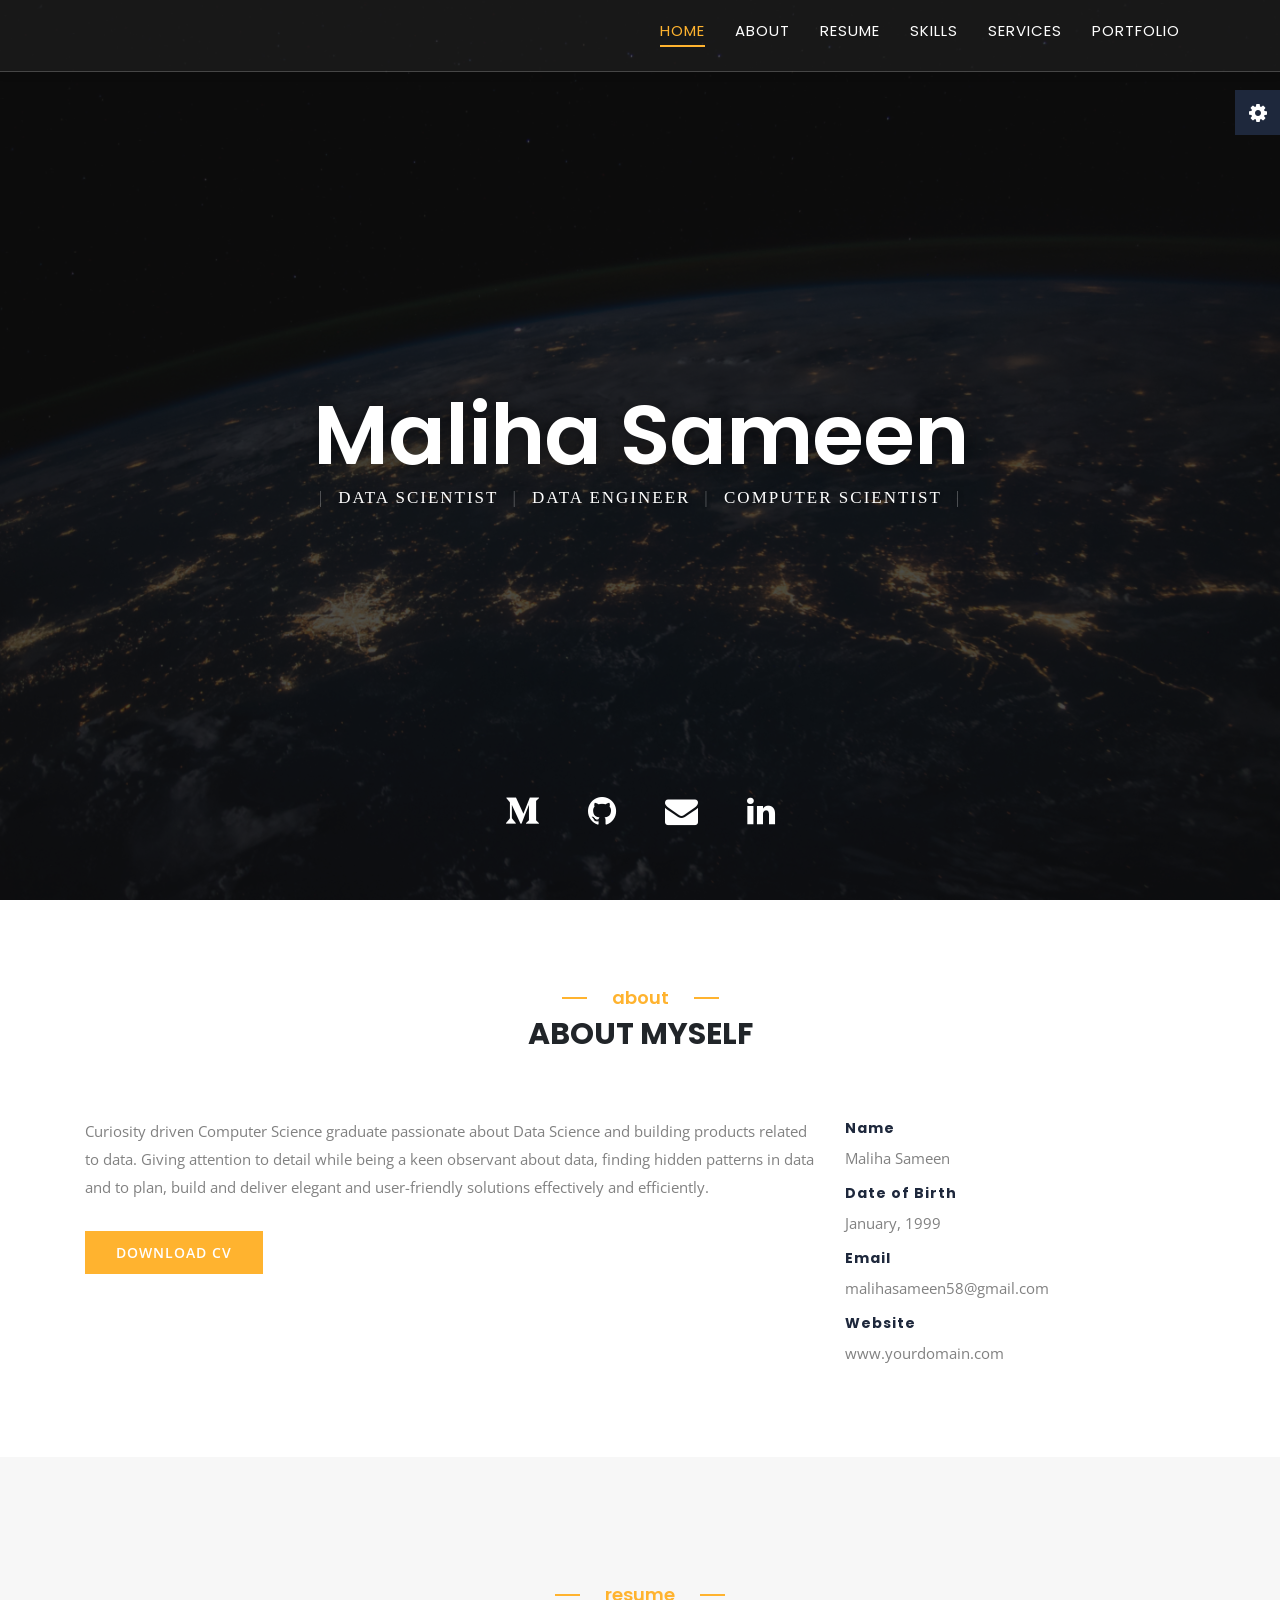
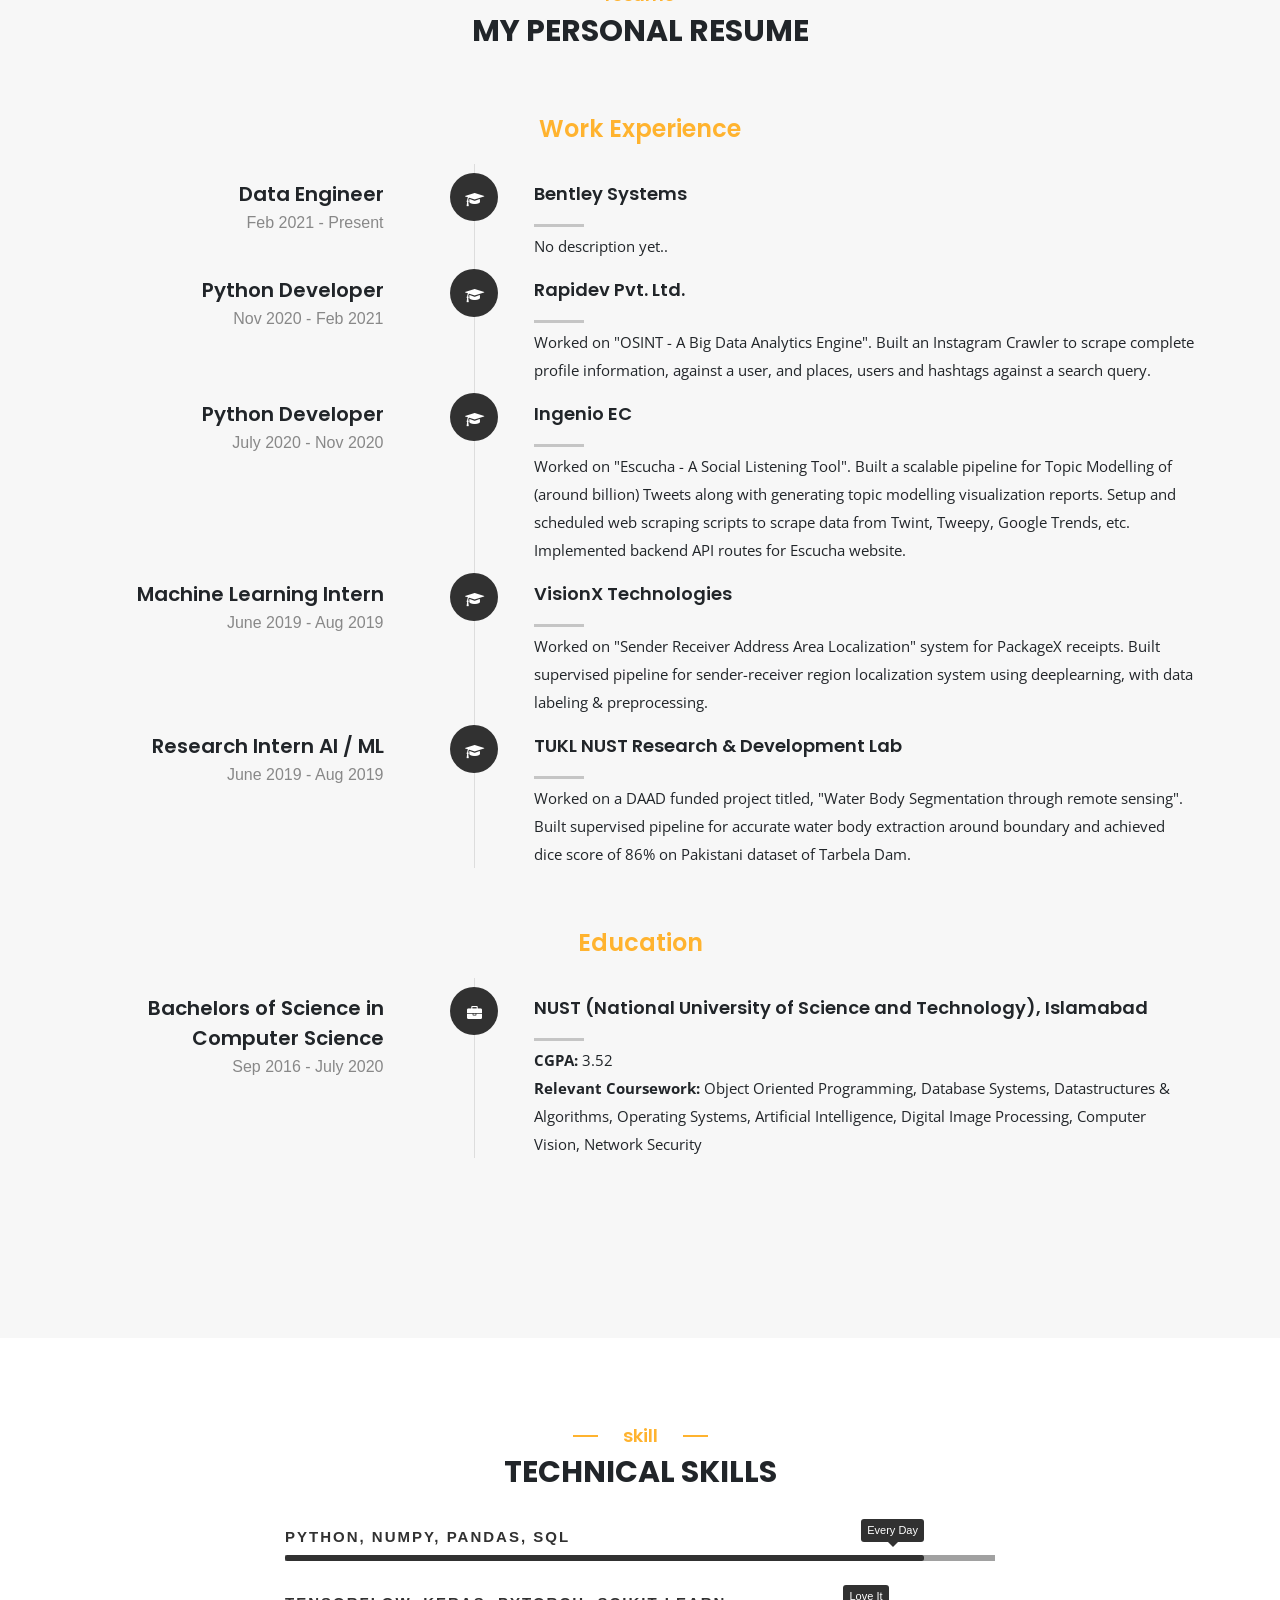
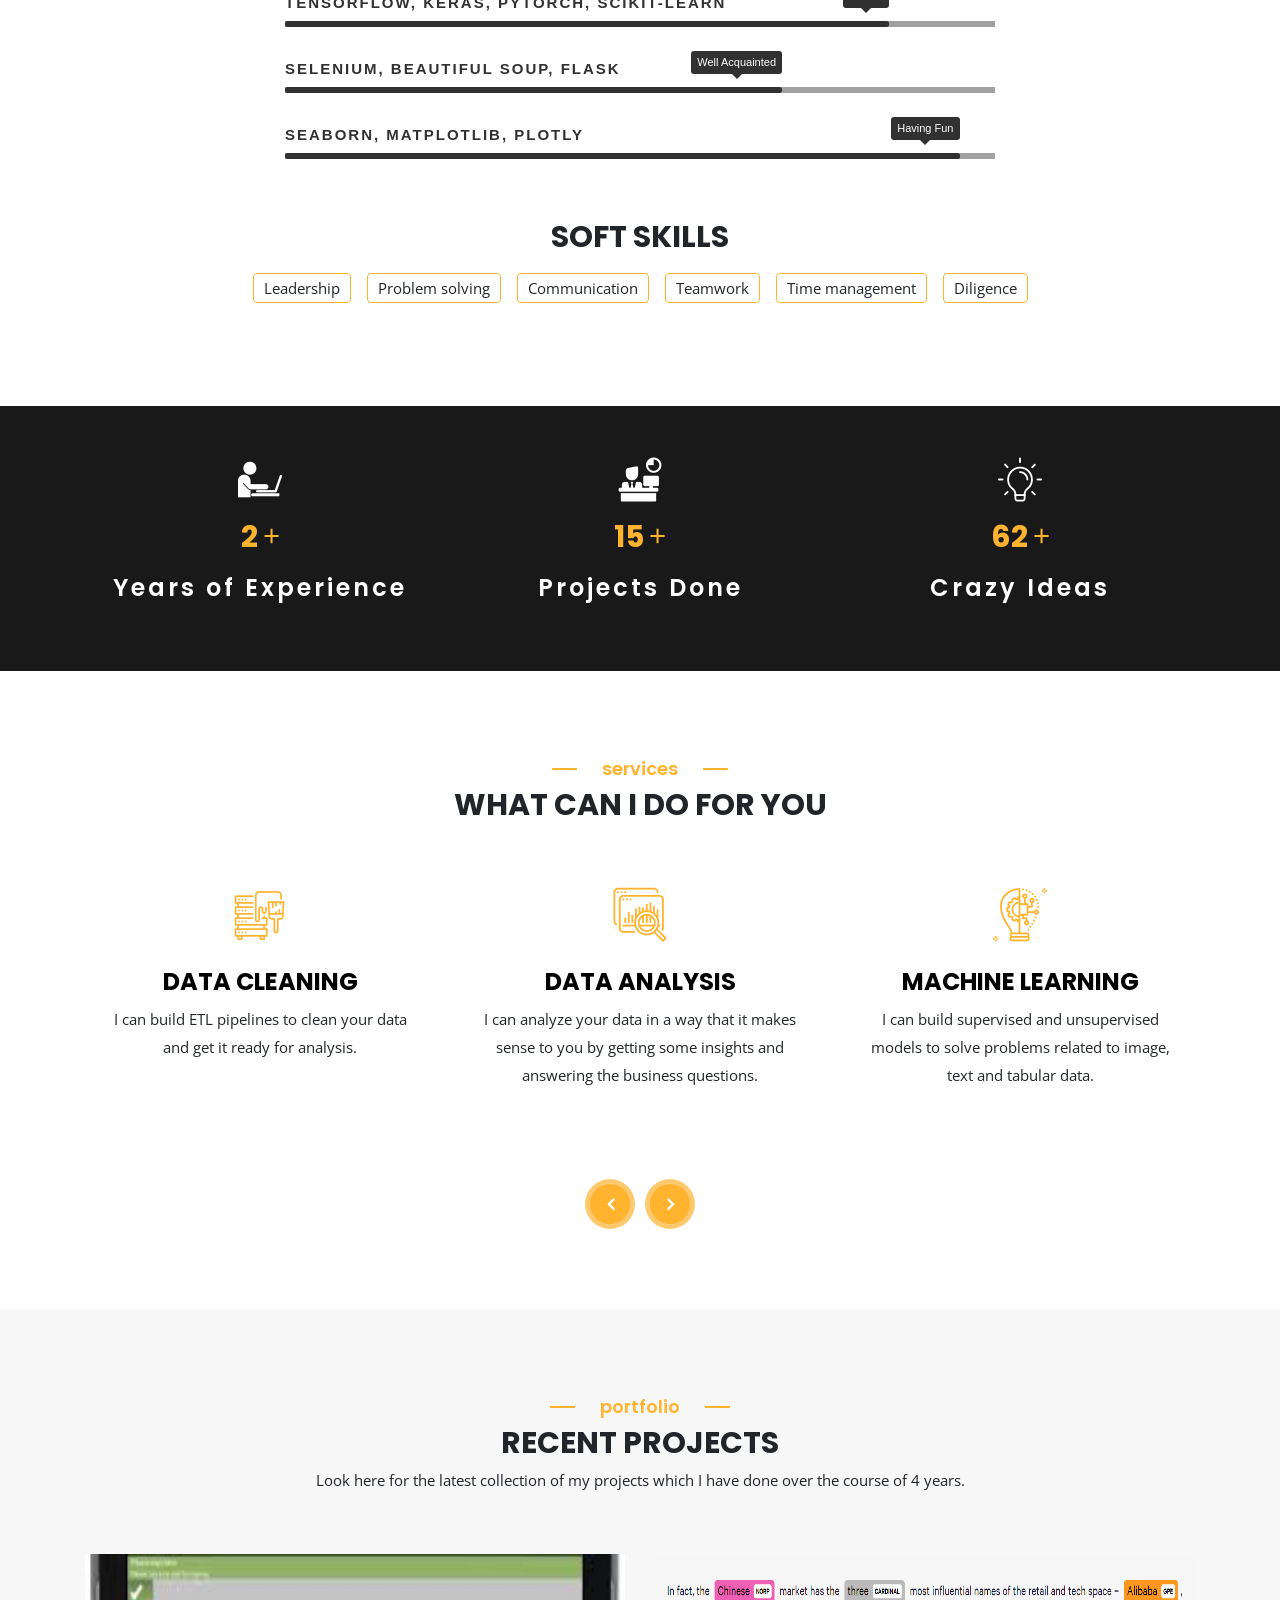
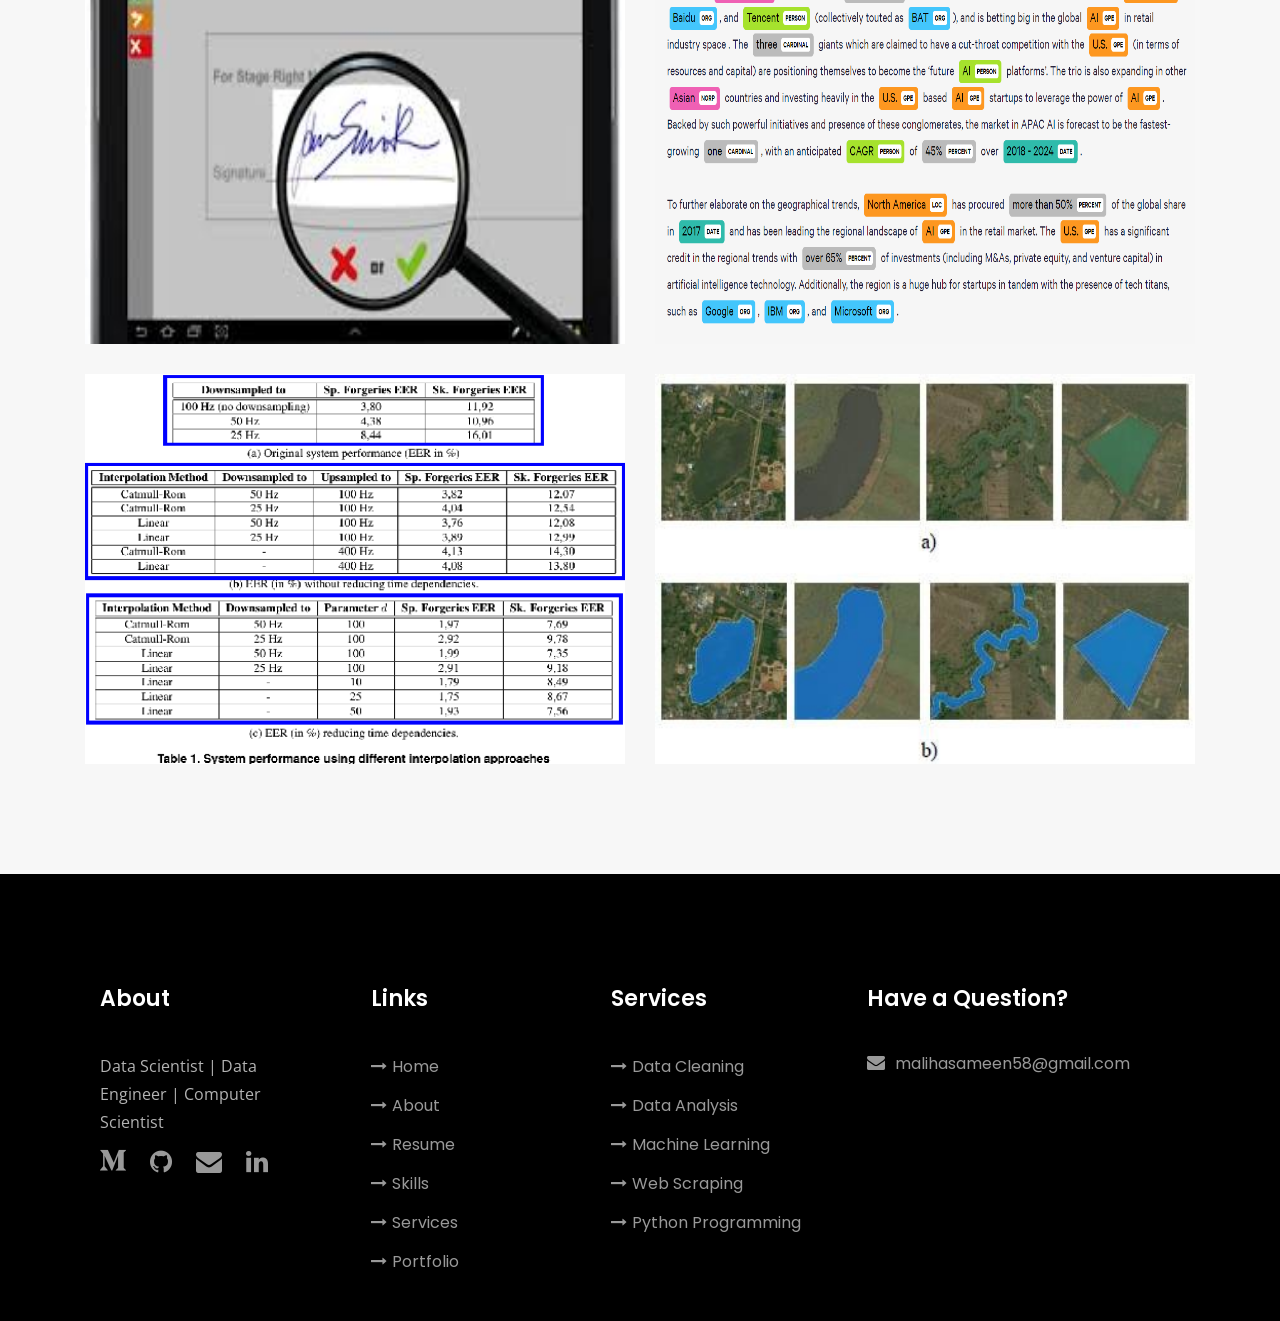
==== commit 3cebfbbb: "added portfolio pictures" ====
--- a/index.html
+++ b/index.html
@@ -197,7 +197,6 @@
 				<div class="col-md-12 col-lg-12">
 					<div class="section_title_1 text-center mx-auto pb_60 wow animated slideInUp">
 	                    <h2 class="title text-uppercase"><span class="line_double mx-auto color_default">about</span>about myself</h2>
-	                    <span class="sub_title">Interdum a etiam sagittis vehicula porta. Massa felis eros quam blandit nulla dolor habitant. Ullamcorper quis ornare et proin pellentesque.</span>
 	                </div>
 				</div>
 			</div>
@@ -205,33 +204,13 @@
 				<div class="row">
 					<div class="col-md-8 col-lg-8">
 						<div class="myself color_secondery wow animated fadeInLeft">
-							<p class="mb_30">Sodales iaculis est Scelerisque sociis magna dolor pulvinar magnis. 
-								Varius praesent suscipit. Donec morbi feugiat placerat gravida porttitor 
-								natoque nonummy parturient posuere. Magnis suspendisse parturient. 
-								Magna ultricies nostra nunc magna. Sodales etiam arcu suscipit, mollis. 
-								Aenean tempor eu ipsum nisi sociosqu lorem hymenaeos sapien. Aptent maecenas ac ante molestie habitant.
+							<p class="mb_30">Curiosity driven Computer Science graduate passionate about Data Science and building 
+								products related to data. Giving attention to detail while being a keen observant about data, finding 
+								hidden patterns in data and to plan, build and deliver elegant and user-friendly solutions effectively and efficiently.
 							</p>
 						</div>
 
 						<a class="btn btn-default mb_30" href="Maliha_Sameen_CV.pdf" target="_blank">Download CV</a>
-						<!-- <div class="personal_info">
-							<div class="row">
-								<div class="col-md-12 col-lg-6">
-									<ul>
-										<li><span class="color_secondery">Name :</span> Austin Jackson</li>
-										<li><span class="color_secondery">Email :</span> yourdomainname@gmail.com</li>
-										<li><span class="color_secondery">Phone :</span> +00 61 700 800</li>	
-									</ul>
-								</div>
-								<div class="col-md-12 col-lg-6">
-									<ul>
-										<li><span class="color_secondery">Date of Birth :</span> 14 December 1993</li>
-										<li><span class="color_secondery">Blood Group :</span> A+</li>
-										<li><span class="color_secondery">Address :</span> Mouroubra WA 6472, Australia.</li>
-									</ul>
-								</div>
-							</div>
-						</div> -->
 					</div>
 					<div class="col-md-4 col-lg-4">
 						<div class="contact_info wow animated fadeInLeft">
@@ -660,7 +639,7 @@
 				<div class="col-md-12 col-lg-12">
 					<div class="my_portfolio" id="tab-panel"> 
               			<!--Filter-->
-						<div class="row">
+						<!-- <div class="row">
 							<div class="col-md-12">
 								<div class="filters mb_30 w-100 text-center">
 									<ul class="filter-tabs mx-auto d-inline-block">
@@ -672,7 +651,7 @@
 									</ul>
 								</div>
 							</div>
-						</div>	
+						</div>	 -->
 			              
 						<div class="filter-list">
 							<div class="portfolio-items">
@@ -683,11 +662,10 @@
 											<img src="images/portfolio/01.jpg" alt="image" style="height: 26em;" />
 											<div class="overlay-box">
 												<div class="text text-center vertical-center px_30">
-													<h2 style="font-weight:600; color:white;">Using Data Science Pipelines for Disaster Response</h2>
-													<p style="color:white">Build ETL and ML pipelines for the data loading, data transformation and classification of messages into disaster categories. The dataset was from FigureEight.</p>
+													<h2 style="font-weight:600; color:white;">Offline Handwritten Signature Verification</h2>
+													<p style="color:white">Analyzed features to determine stable features and classified signatures into genuine, forged and disguised using a supervised technique K-Nearest Neighbors.</p>
 													<p style="margin:1.2em;">
-														<a style="margin-left:4px;" href="#" target="_blank" class="btn btn-default">Medium</a>
-														<a href="#" class="btn btn-default" target="_blank">GitHub</a>
+														<a style="margin-left:4px;" href="#" target="_blank" class="btn btn-default">Github</a>
 													</p>
 												</div>
 											</div>
@@ -696,14 +674,13 @@
 									<div class="column mix mix_all wordpress mb_30 col-md-9 col-lg-6"
 									  style="display: inline-block;margin-left: auto;margin-right: auto;">
 										<div class="default-portfolio-item">
-											<img src="images/portfolio/01.jpg" alt="image" style="height: 26em;" />
+											<img src="images/portfolio/02.jpg" alt="image" style="height: 26em;" />
 											<div class="overlay-box">
 												<div class="text text-center vertical-center px_30">
-													<h2 style="font-weight:600; color:white;">Using Data Science Pipelines for Disaster Response</h2>
-													<p style="color:white">Build ETL and ML pipelines for the data loading, data transformation and classification of messages into disaster categories. The dataset was from FigureEight.</p>
+													<h2 style="font-weight:600; color:white;">Named Entity Recognition</h2>
+													<p style="color:white">Built supervised ML pipeline to classify named entities in unstructured text in CoNLL dataset into pre-defined categories using BiLSTM CNN CRF model, BIOES tagging scheme and Glove Word Embeddings.</p>
 													<p style="margin:1.2em;">
-														<a style="margin-left:4px;" href="#" target="_blank" class="btn btn-default">Medium</a>
-														<a href="#" class="btn btn-default" target="_blank">GitHub</a>
+														<a style="margin-left:4px;" href="https://github.com/malihasameen/named-entity-recognition" target="_blank" class="btn btn-default">Github</a>
 													</p>
 												</div>
 											</div>
@@ -712,14 +689,13 @@
 									<div class="column mix mix_all wordpress mb_30 col-md-9 col-lg-6"
 									  style="display: inline-block;margin-left: auto;margin-right: auto;">
 										<div class="default-portfolio-item">
-											<img src="images/portfolio/01.jpg" alt="image" style="height: 26em;" />
+											<img src="images/portfolio/03.jpg" alt="image" style="height: 26em;" />
 											<div class="overlay-box">
 												<div class="text text-center vertical-center px_30">
-													<h2 style="font-weight:600; color:white;">Using Data Science Pipelines for Disaster Response</h2>
-													<p style="color:white">Build ETL and ML pipelines for the data loading, data transformation and classification of messages into disaster categories. The dataset was from FigureEight.</p>
+													<h2 style="font-weight:600; color:white;">Document Table Detection</h2>
+													<p style="color:white">Built supervised pipeline to perform Table Detection in Documents on UNLV dataset using Faster Region based Convolutional Neural Networks with VGG-16,pretrained on ImageNet, as the base model feature extraction layer.</p>
 													<p style="margin:1.2em;">
-														<a style="margin-left:4px;" href="#" target="_blank" class="btn btn-default">Medium</a>
-														<a href="#" class="btn btn-default" target="_blank">GitHub</a>
+														<a style="margin-left:4px;" href="https://github.com/malihasameen/document-table-detection" target="_blank" class="btn btn-default">Github</a>
 													</p>
 												</div>
 											</div>
@@ -728,46 +704,13 @@
 									<div class="column mix mix_all wordpress mb_30 col-md-9 col-lg-6"
 									  style="display: inline-block;margin-left: auto;margin-right: auto;">
 										<div class="default-portfolio-item">
-											<img src="images/portfolio/01.jpg" alt="image" style="height: 26em;" />
+											<img src="images/portfolio/04.jpg" alt="image" style="height: 26em;" />
 											<div class="overlay-box">
 												<div class="text text-center vertical-center px_30">
-													<h2 style="font-weight:600; color:white;">Using Data Science Pipelines for Disaster Response</h2>
-													<p style="color:white">Build ETL and ML pipelines for the data loading, data transformation and classification of messages into disaster categories. The dataset was from FigureEight.</p>
+													<h2 style="font-weight:600; color:white;">Water body Segmentation through Remote Sensing</h2>
+													<p style="color:white">Built supervised pipeline for satellite based accurate water body extraction around boundary by combining different spectral water indices and deeplearning algorithms and achieved a dice score of 86% on Pakistani dataset.</p>
 													<p style="margin:1.2em;">
-														<a style="margin-left:4px;" href="#" target="_blank" class="btn btn-default">Medium</a>
-														<a href="#" class="btn btn-default" target="_blank">GitHub</a>
-													</p>
-												</div>
-											</div>
-										</div>
-									</div>
-									<div class="column mix mix_all wordpress mb_30 col-md-9 col-lg-6"
-									  style="display: inline-block;margin-left: auto;margin-right: auto;">
-										<div class="default-portfolio-item">
-											<img src="images/portfolio/01.jpg" alt="image" style="height: 26em;" />
-											<div class="overlay-box">
-												<div class="text text-center vertical-center px_30">
-													<h2 style="font-weight:600; color:white;">Using Data Science Pipelines for Disaster Response</h2>
-													<p style="color:white">Build ETL and ML pipelines for the data loading, data transformation and classification of messages into disaster categories. The dataset was from FigureEight.</p>
-													<p style="margin:1.2em;">
-														<a style="margin-left:4px;" href="#" target="_blank" class="btn btn-default">Medium</a>
-														<a href="#" class="btn btn-default" target="_blank">GitHub</a>
-													</p>
-												</div>
-											</div>
-										</div>
-									</div>
-									<div class="column mix mix_all wordpress mb_30 col-md-9 col-lg-6"
-									  style="display: inline-block;margin-left: auto;margin-right: auto;">
-										<div class="default-portfolio-item">
-											<img src="images/portfolio/01.jpg" alt="image" style="height: 26em;" />
-											<div class="overlay-box">
-												<div class="text text-center vertical-center px_30">
-													<h2 style="font-weight:600; color:white;">Using Data Science Pipelines for Disaster Response</h2>
-													<p style="color:white">Build ETL and ML pipelines for the data loading, data transformation and classification of messages into disaster categories. The dataset was from FigureEight.</p>
-													<p style="margin:1.2em;">
-														<a style="margin-left:4px;" href="#" target="_blank" class="btn btn-default">Medium</a>
-														<a href="#" class="btn btn-default" target="_blank">GitHub</a>
+														<a style="margin-left:4px;" href="#" target="_blank" class="btn btn-default">Github</a>
 													</p>
 												</div>
 											</div>
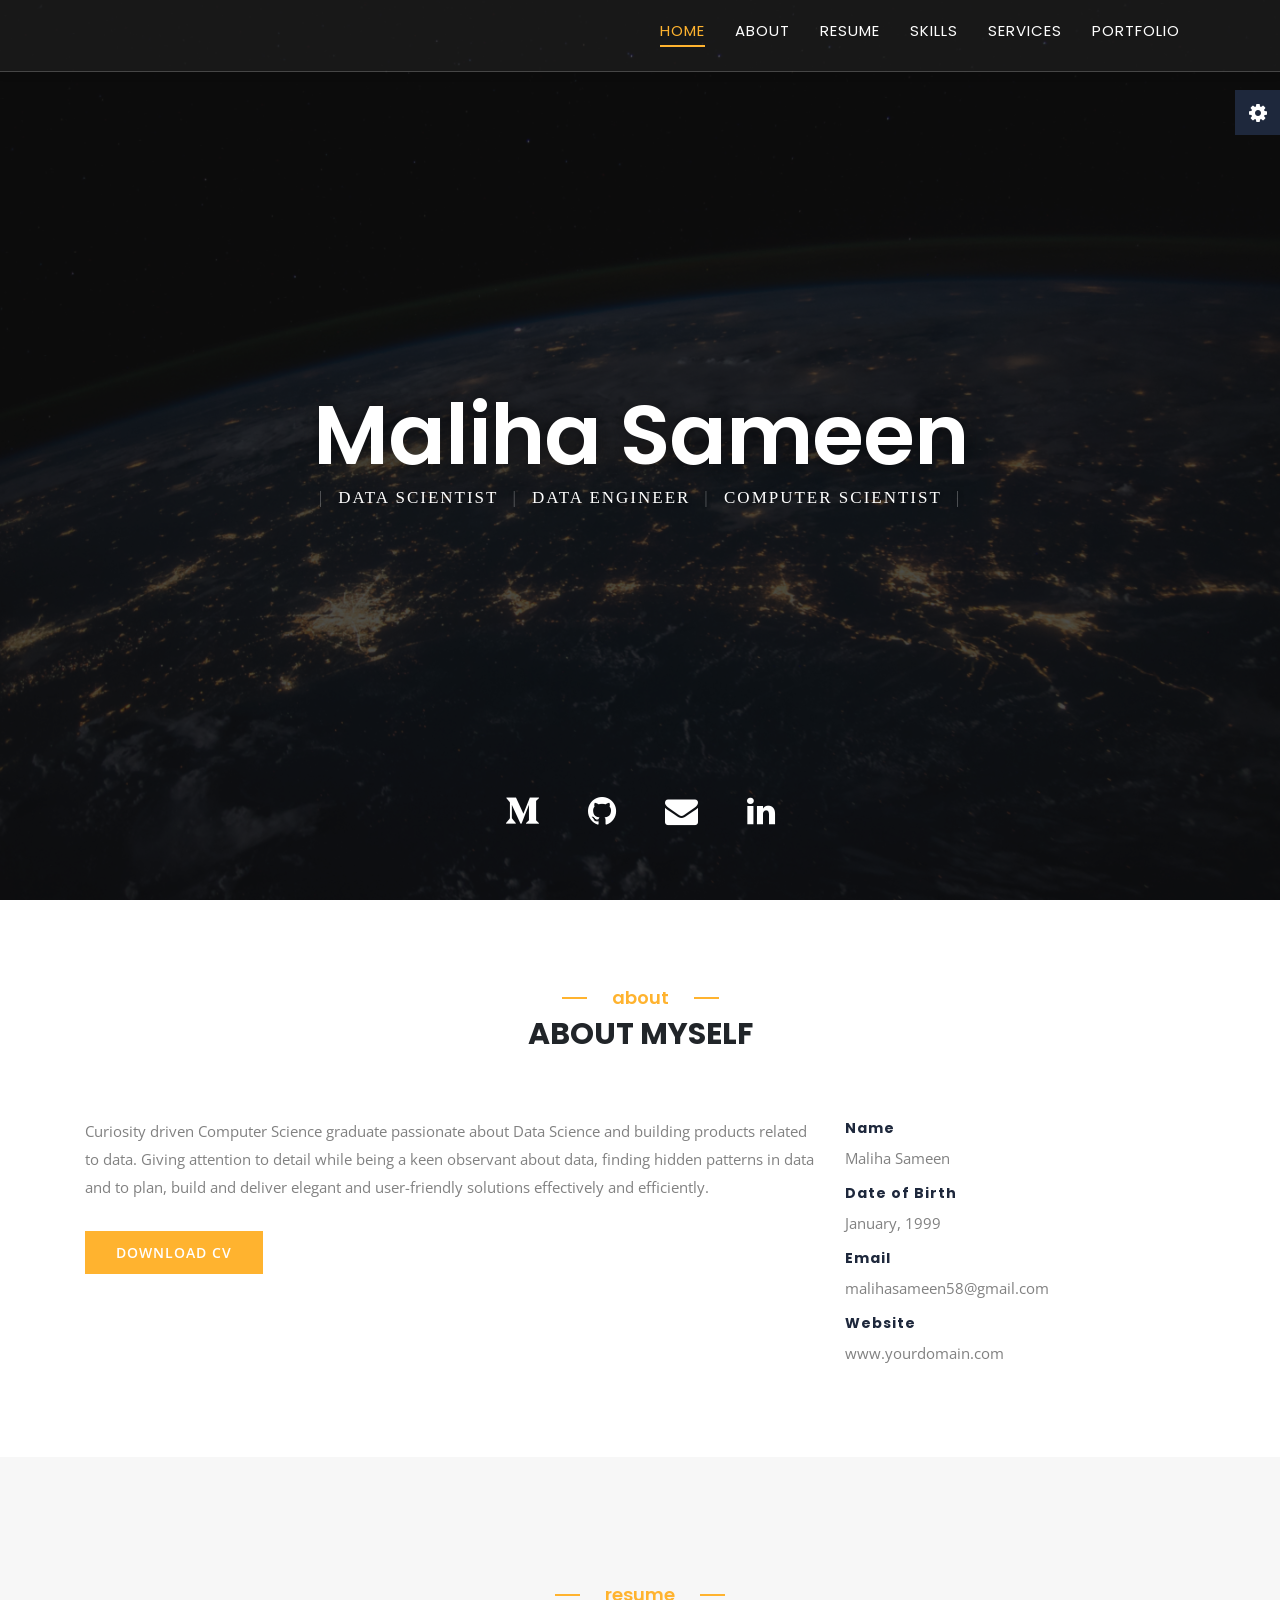
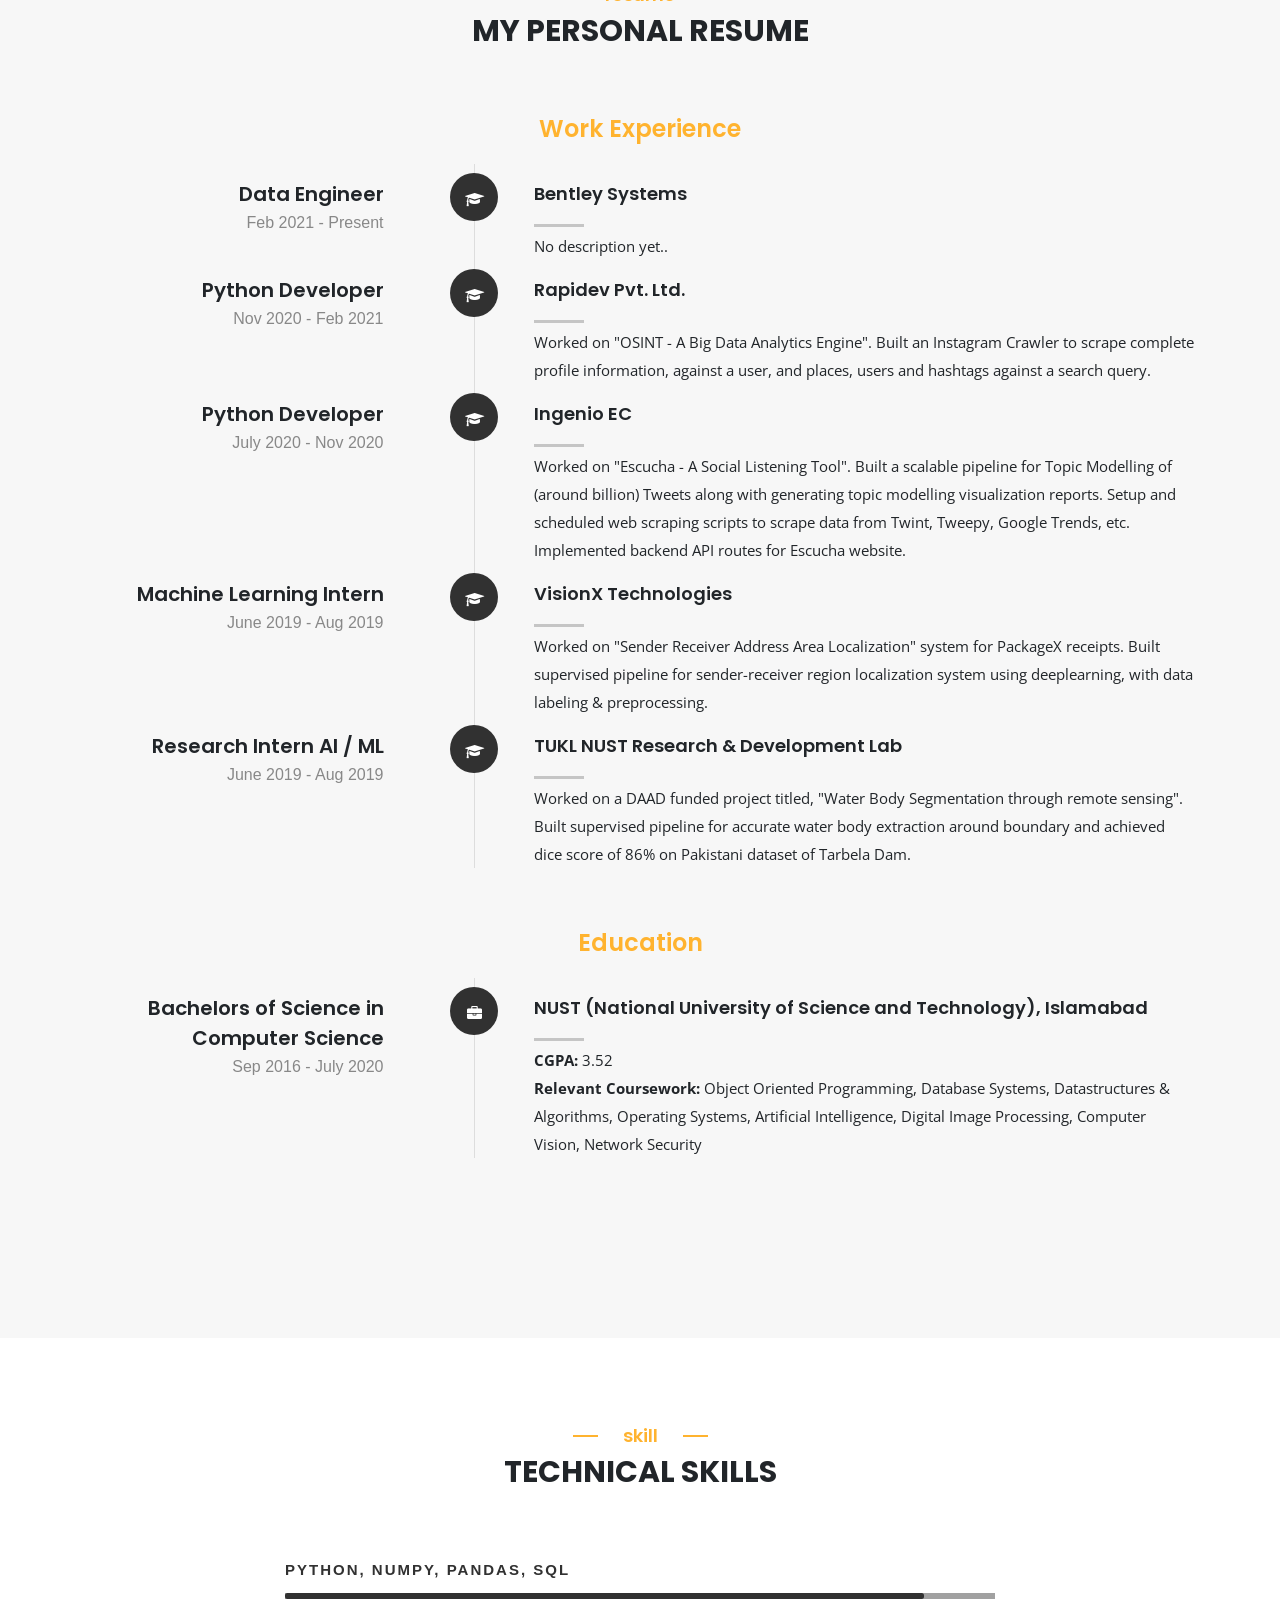
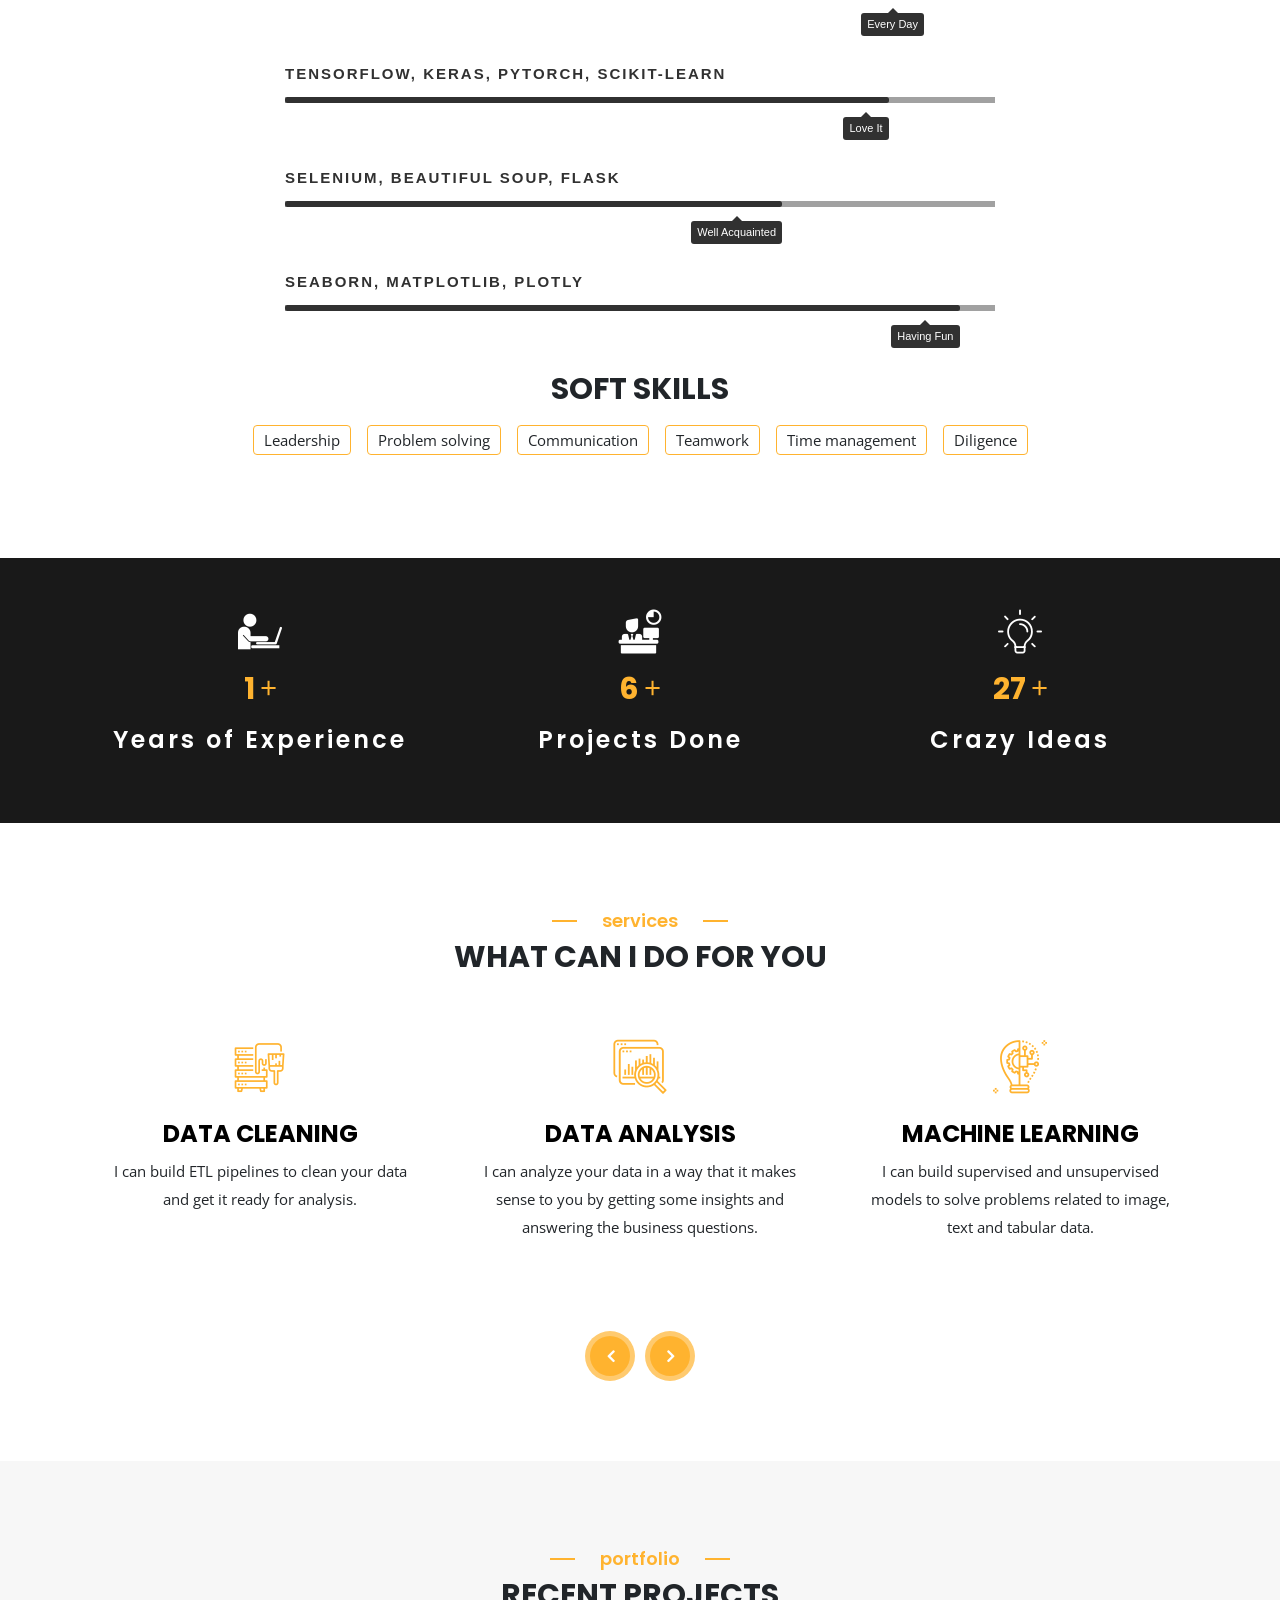
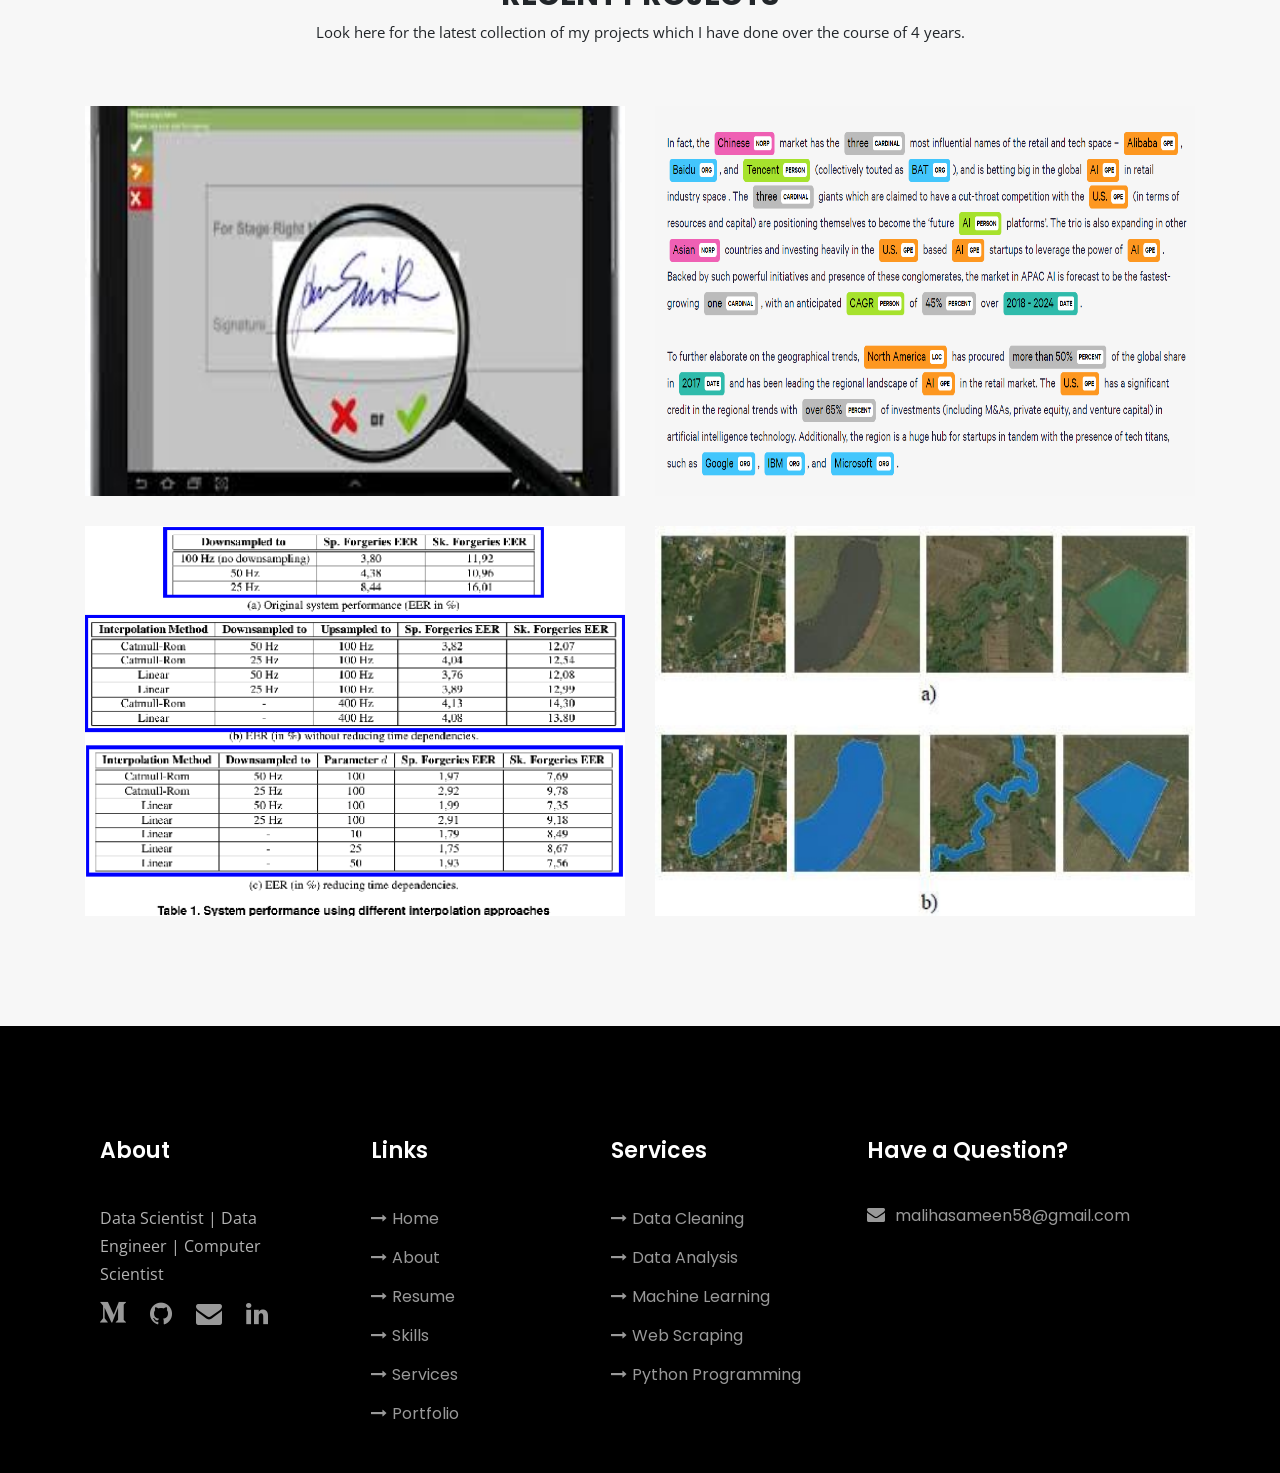
==== commit b0a82053: "made technical skills responsive" ====
--- a/index.html
+++ b/index.html
@@ -442,20 +442,29 @@
 			<div class="col-md-12 col-lg-8" style="margin: auto;">
 				<ul class="skill-bars">
 					<li>
+						<strong>PYTHON, NUMPY, PANDAS, SQL</strong>
+						<div class="skill-bar">
 						<div class="progress percent90"><span>Every Day</span></div>
-						<strong>PYTHON, NUMPY, PANDAS, SQL</strong>
+						</div>
 					</li>
 					<li>
+						<strong>TENSORFLOW, KERAS, PYTORCH, SCIKIT-LEARN</strong>
+						<div class="skill-bar">
 						<div class="progress percent85"><span>Love It</span></div>
-						<strong>TENSORFLOW, KERAS, PYTORCH, SCIKIT-LEARN</strong>
+						</div>
+						
 					</li>
 					<li>
+						<strong>SELENIUM, BEAUTIFUL SOUP, FLASK</strong>
+						<div class="skill-bar">
 						<div class="progress percent70"><span>Well Acquainted</span></div>
-						<strong>SELENIUM, BEAUTIFUL SOUP, FLASK</strong>
+						</div>
 					</li>
 					<li>
+						<strong>SEABORN, MATPLOTLIB, PLOTLY</strong>
+						<div class="skill-bar">
 						<div class="progress percent95"><span>Having Fun</span></div>
-						<strong>SEABORN, MATPLOTLIB, PLOTLY</strong>
+						</div>
 					</li>
 				</ul> <!-- /skill-bars -->	
 			</div>
--- a/css/style.css
+++ b/css/style.css
@@ -3154,18 +3154,25 @@
 	list-style: none;
 	margin: 6rem 0 3rem;
 }
-.skill-bars li {
+
+.skill-bar {
+  height: .6rem;
+	background: #a1a1a1;
+	width: 100%;
+  margin-top: 1rem;
+	margin-bottom: 6rem;
+	padding: 0;
+	position: relative;
+}
+/* .skill-bars li {
 	height: .6rem;
 	background: #a1a1a1;
 	width: 100%;
 	margin-bottom: 6rem;
 	padding: 0;
 	position: relative;
-}
+} */
 .skill-bars li strong {
-	position: absolute;
-	left: 0;
-	top: -3rem;
 	font-family: "poppins-bold", sans-serif;
 	color: #313131;
 	text-transform: uppercase;
@@ -3182,7 +3189,7 @@
 .skill-bars li .progress span {
 	position: absolute;
 	right: 0;
-	top: -3.6rem;
+	top: 2rem;
 	display: block;
 	font-family: "poppins-regular", sans-serif;
 	color: white;
@@ -3195,11 +3202,11 @@
 .skill-bars li .progress span::after {
 	position: absolute;
 	left: 50%;
-	bottom: -5px;
+	top: -5px;
 	margin-left: -5px;
 	border-right: 5px solid transparent;
 	border-left: 5px solid transparent;
-	border-top: 5px solid #313131;
+	border-bottom: 5px solid #313131;
 	content: "";
 }
 
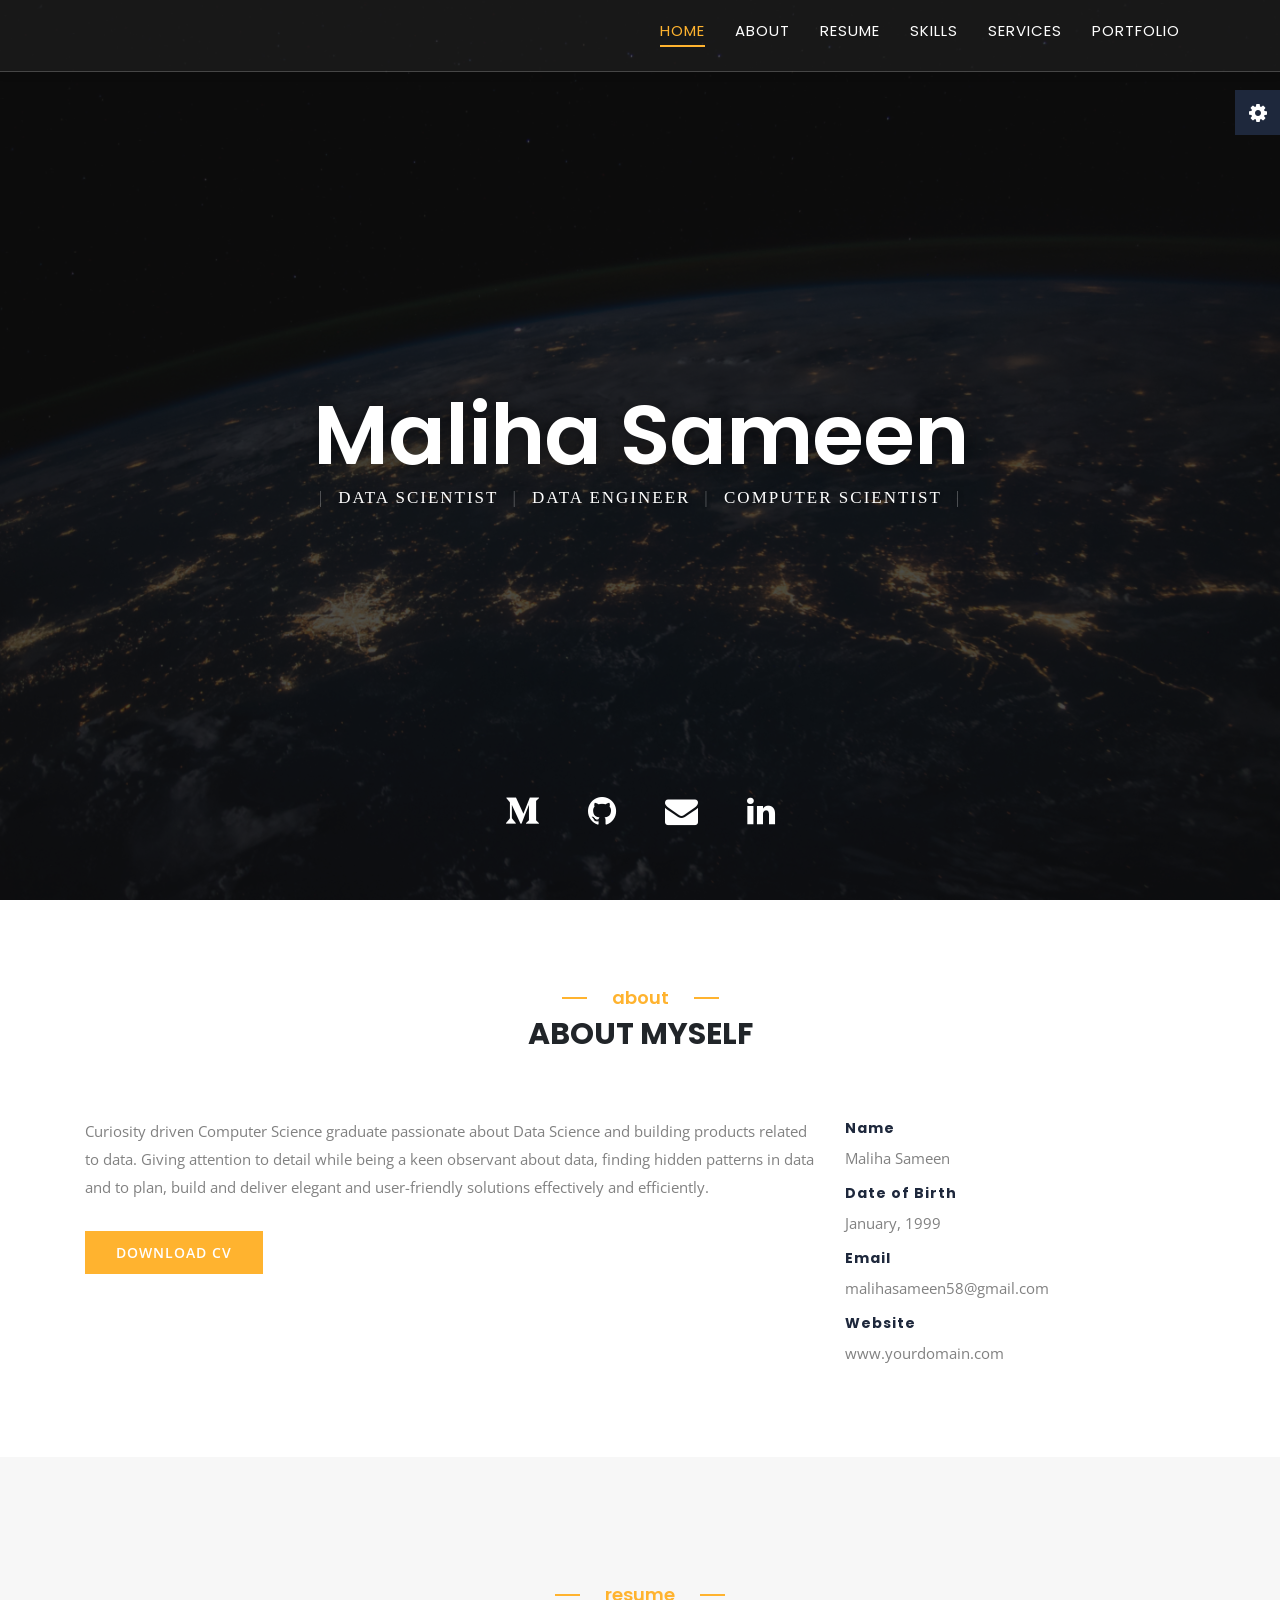
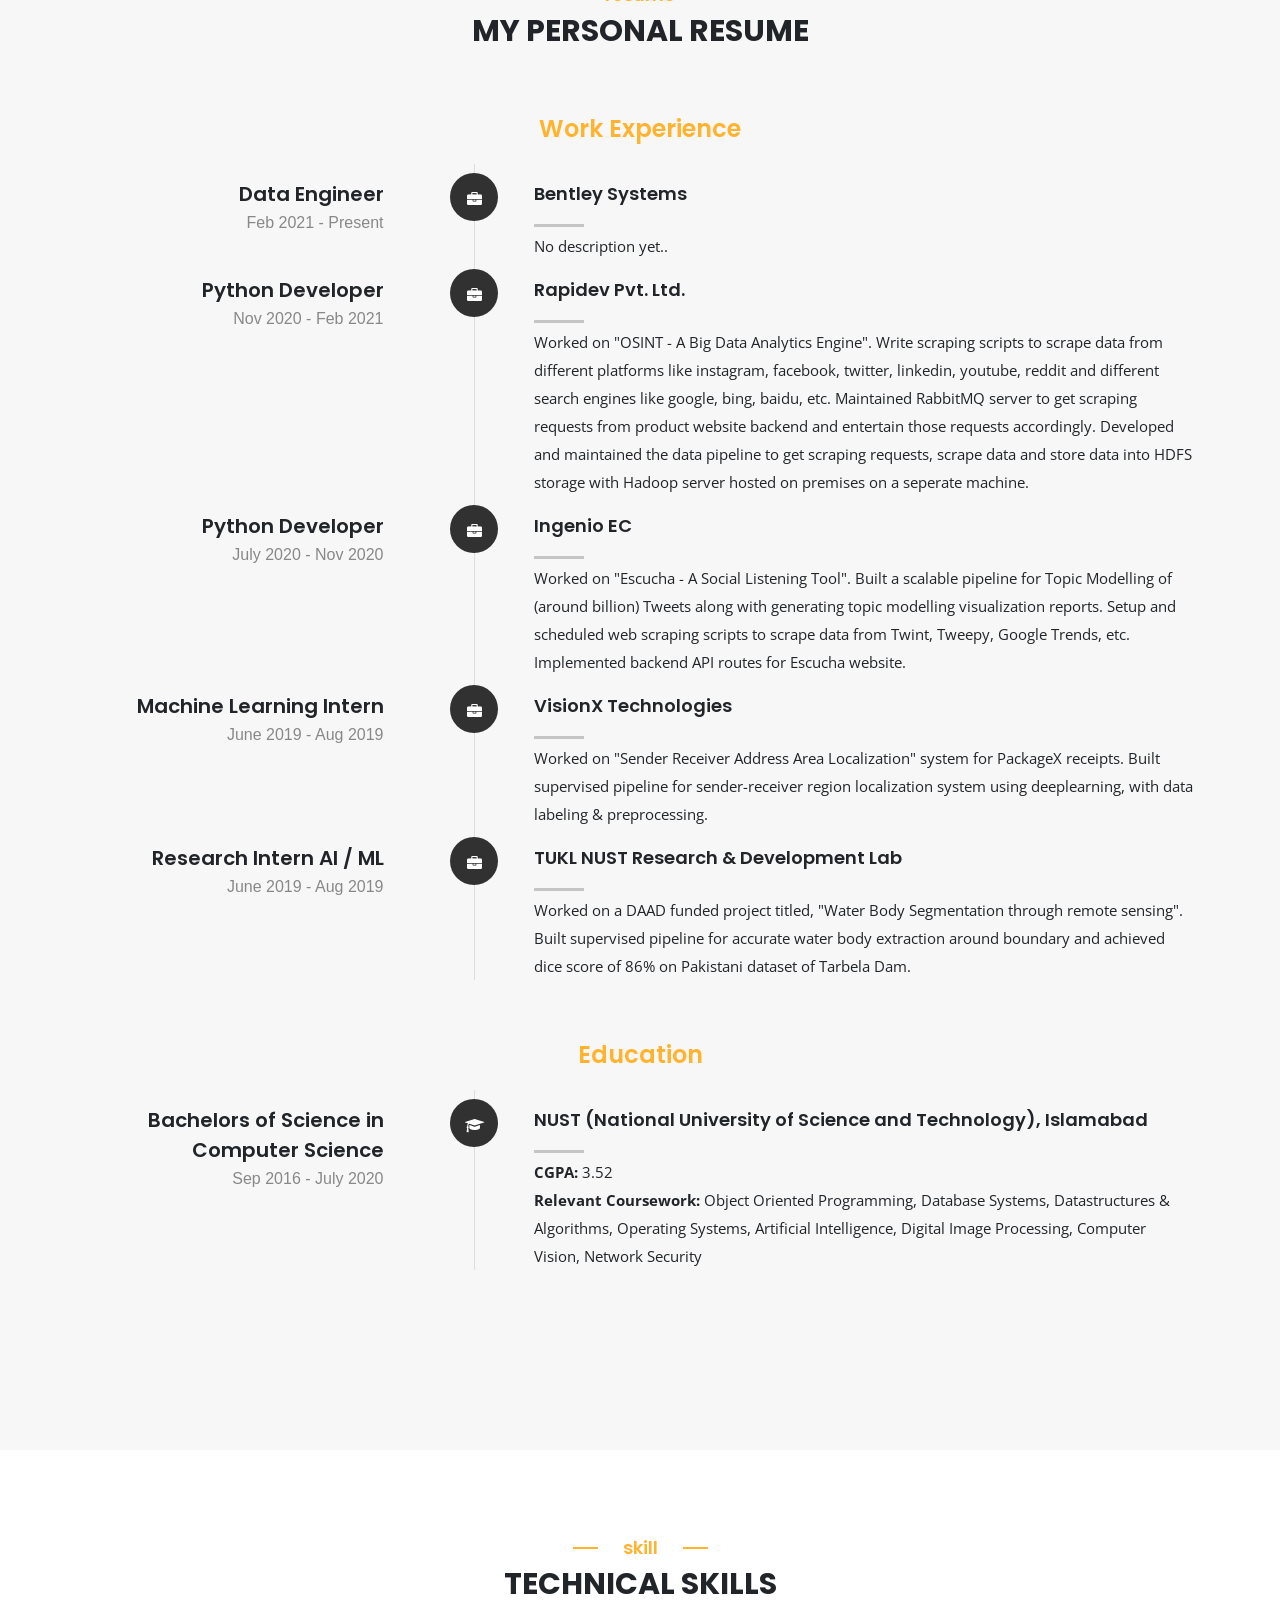
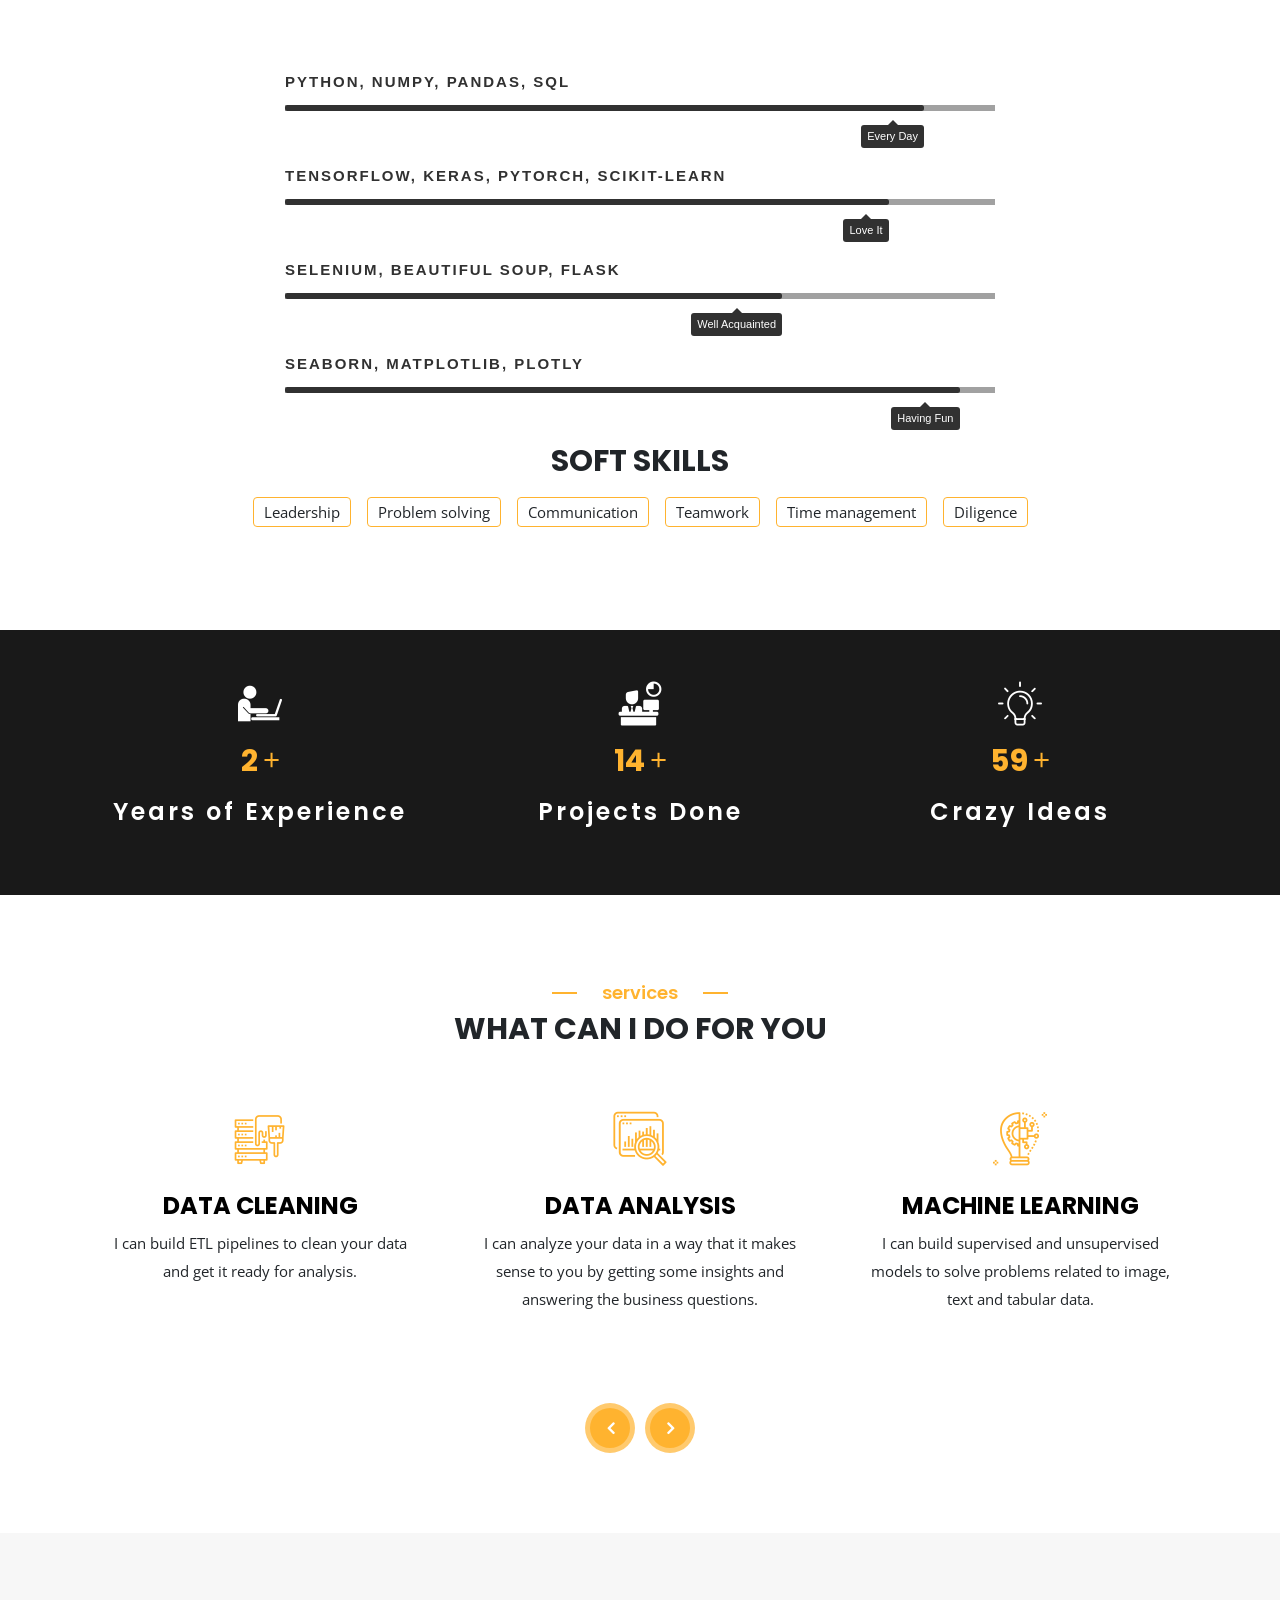
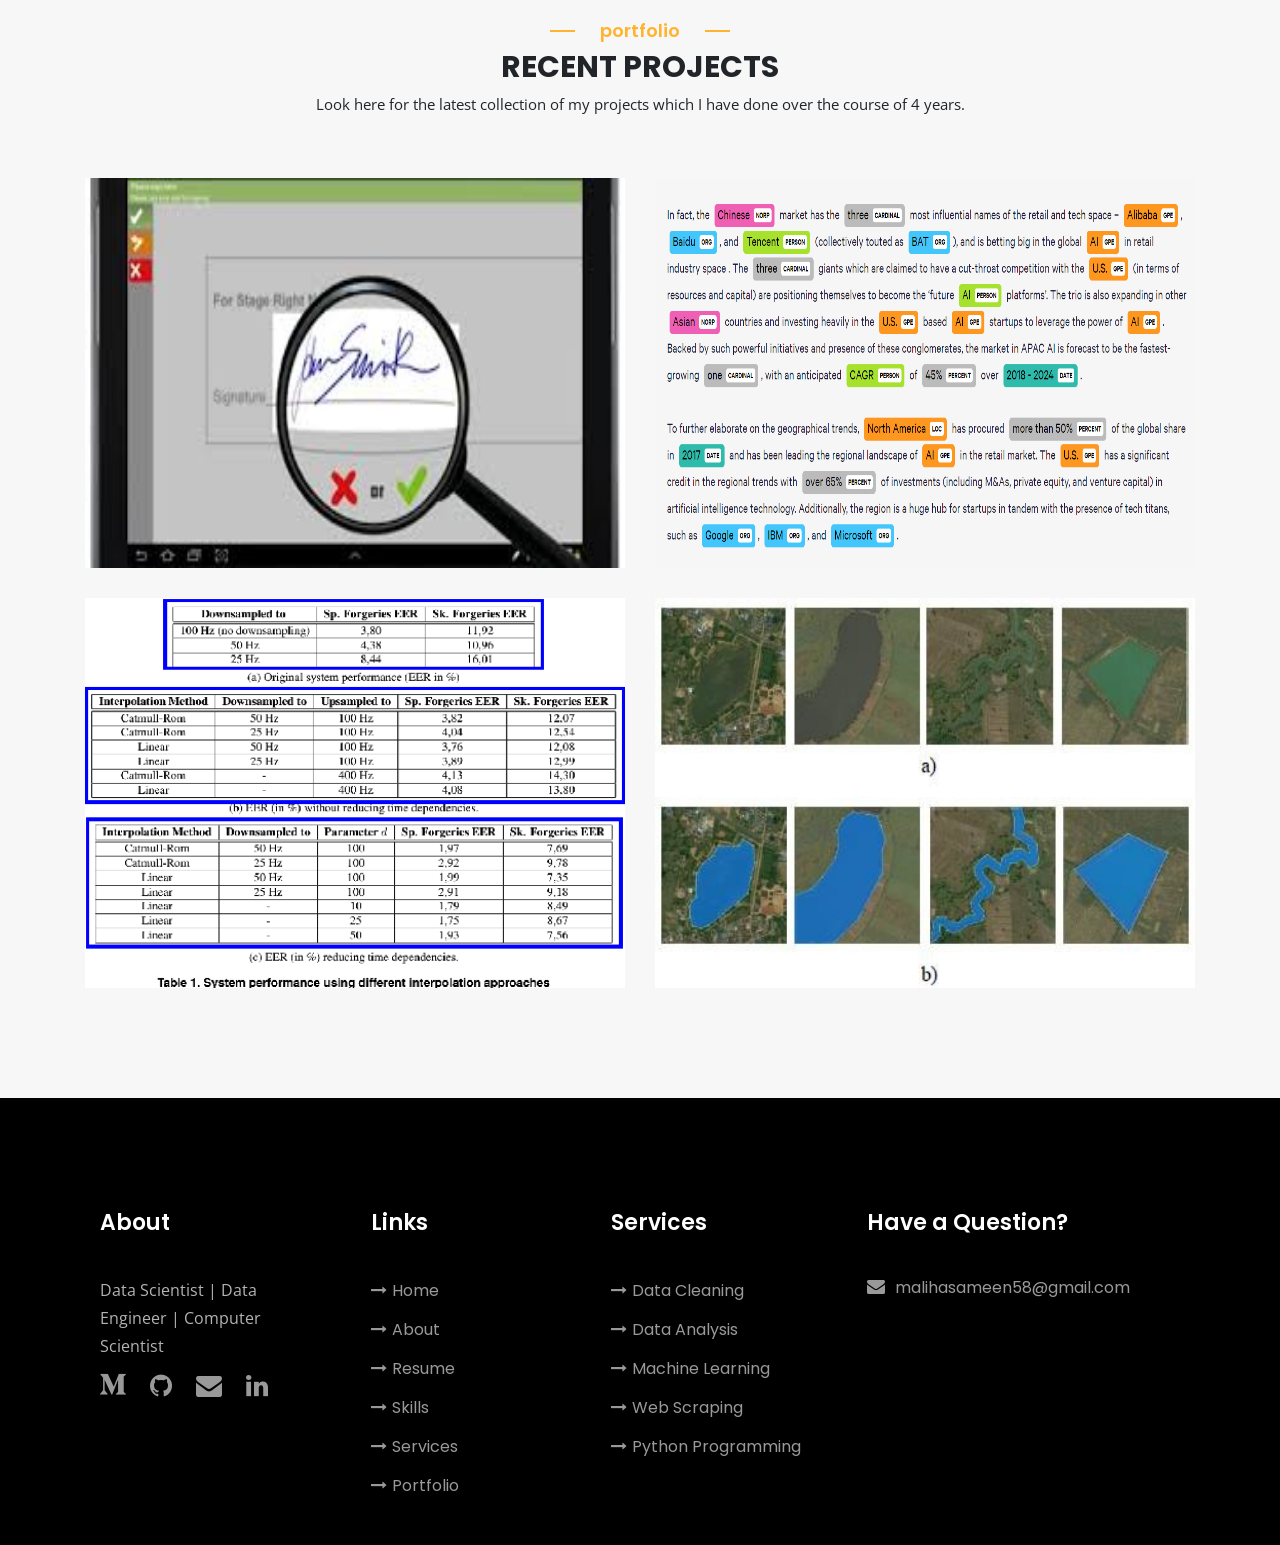
==== commit bd99e59a: "update experience on resume section" ====
--- a/index.html
+++ b/index.html
@@ -275,7 +275,7 @@
 						<div class="timeline-block">
 	
 							<div class="timeline-ico">
-								<i class="fa fa-graduation-cap"></i>
+								<i class="fa fa-briefcase"></i>
 							</div>
 	
 							<div class="timeline-header">
@@ -293,7 +293,7 @@
 						<div class="timeline-block">
 	
 							<div class="timeline-ico">
-								<i class="fa fa-graduation-cap"></i>
+								<i class="fa fa-briefcase"></i>
 							</div>
 	
 							<div class="timeline-header">
@@ -303,9 +303,15 @@
 	
 							<div class="timeline-content">
 								<h4>Rapidev Pvt. Ltd.</h4>
-								<p>Worked on "OSINT - A Big Data Analytics Engine". 
-								Built an Instagram Crawler to scrape complete profile information, against a user, and places, users
-								and hashtags against a search query.</p>
+								<p>Worked on "OSINT - A Big Data Analytics Engine". Write scraping 
+									scripts to scrape data from different platforms like instagram, 
+									facebook, twitter, linkedin, youtube, reddit and different search 
+									engines like google, bing, baidu, etc. Maintained RabbitMQ server 
+									to get scraping requests from product website backend and entertain 
+									those requests accordingly. Developed and maintained the data pipeline 
+									to get scraping requests, scrape data and store data into HDFS storage 
+									with Hadoop server hosted on premises on a seperate machine.
+								</p>
 							</div>
 	
 						</div> <!-- /timeline-block -->
@@ -313,7 +319,7 @@
 						<div class="timeline-block">
 	
 							<div class="timeline-ico">
-								<i class="fa fa-graduation-cap"></i>
+								<i class="fa fa-briefcase"></i>
 							</div>
 	
 							<div class="timeline-header">
@@ -336,7 +342,7 @@
 						<div class="timeline-block">
 	
 							<div class="timeline-ico">
-								<i class="fa fa-graduation-cap"></i>
+								<i class="fa fa-briefcase"></i>
 							</div>
 	
 							<div class="timeline-header">
@@ -358,7 +364,7 @@
 						<div class="timeline-block">
 	
 							<div class="timeline-ico">
-								<i class="fa fa-graduation-cap"></i>
+								<i class="fa fa-briefcase"></i>
 							</div>
 	
 							<div class="timeline-header">
@@ -398,7 +404,7 @@
 						<div class="timeline-block">
 	
 							<div class="timeline-ico">
-								<i class="fa fa-briefcase"></i>
+								<i class="fa fa-graduation-cap"></i>
 							</div>
 	
 							<div class="timeline-header">
--- a/css/style.css
+++ b/css/style.css
@@ -1380,7 +1380,7 @@
 .admin{
   border-radius: 30px;
   padding: 5px;
-  display: inline-block;
+  display: block;
   float: left;
 }
 .admin img{
@@ -1636,7 +1636,7 @@
 .breadcrumbs ul li{
     float: left;
     margin-right: 15px;
-    display: inline-block;
+    display: block;
 }
 .breadcrumbs ul li:last-child{
   margin-right: 0px;
@@ -1700,7 +1700,7 @@
 
 .blog_details .comments{
     position: relative;
-    display: inline-block;
+    display: block;
     margin-left: 45px;
     font-size: 24px;
     float: left;
@@ -2461,9 +2461,6 @@
 // Medium devices (tablets, 768px and up)
 ============================================================*/
 @media (max-width: 991px){
-  .main_nav{
-    background-color: #818181;
-  }
   .mainbanner_content p{
     width: 71%;
   }
@@ -2624,9 +2621,6 @@
   .banner_title {
       font-size: 18px;
   }
-  .main_nav{
-    background-color: #818181;
-  }
   .sidebar img{
       margin-bottom: 20px;
   }
@@ -2784,9 +2778,6 @@
   .about_myskill h2{
     font-size: 24px;
   }
-  .main_nav{
-    background-color: #818181;
-  }
   .sidebar{
     padding: 30px 10px;
   }
@@ -2905,9 +2896,6 @@
   .about_myself,.education_experience,.video_content,.services,
   .portfolio2,.pricing,.team,.testimonial,.contact,.footer_bottom{
       margin-left: 55px;
-  }
-  .main_nav{
-    background-color: #818181 !important;
   }
   .about_myskill h2 {
       font-size: 24px;
@@ -3160,7 +3148,7 @@
 	background: #a1a1a1;
 	width: 100%;
   margin-top: 1rem;
-	margin-bottom: 6rem;
+	margin-bottom: 5rem;
 	padding: 0;
 	position: relative;
 }
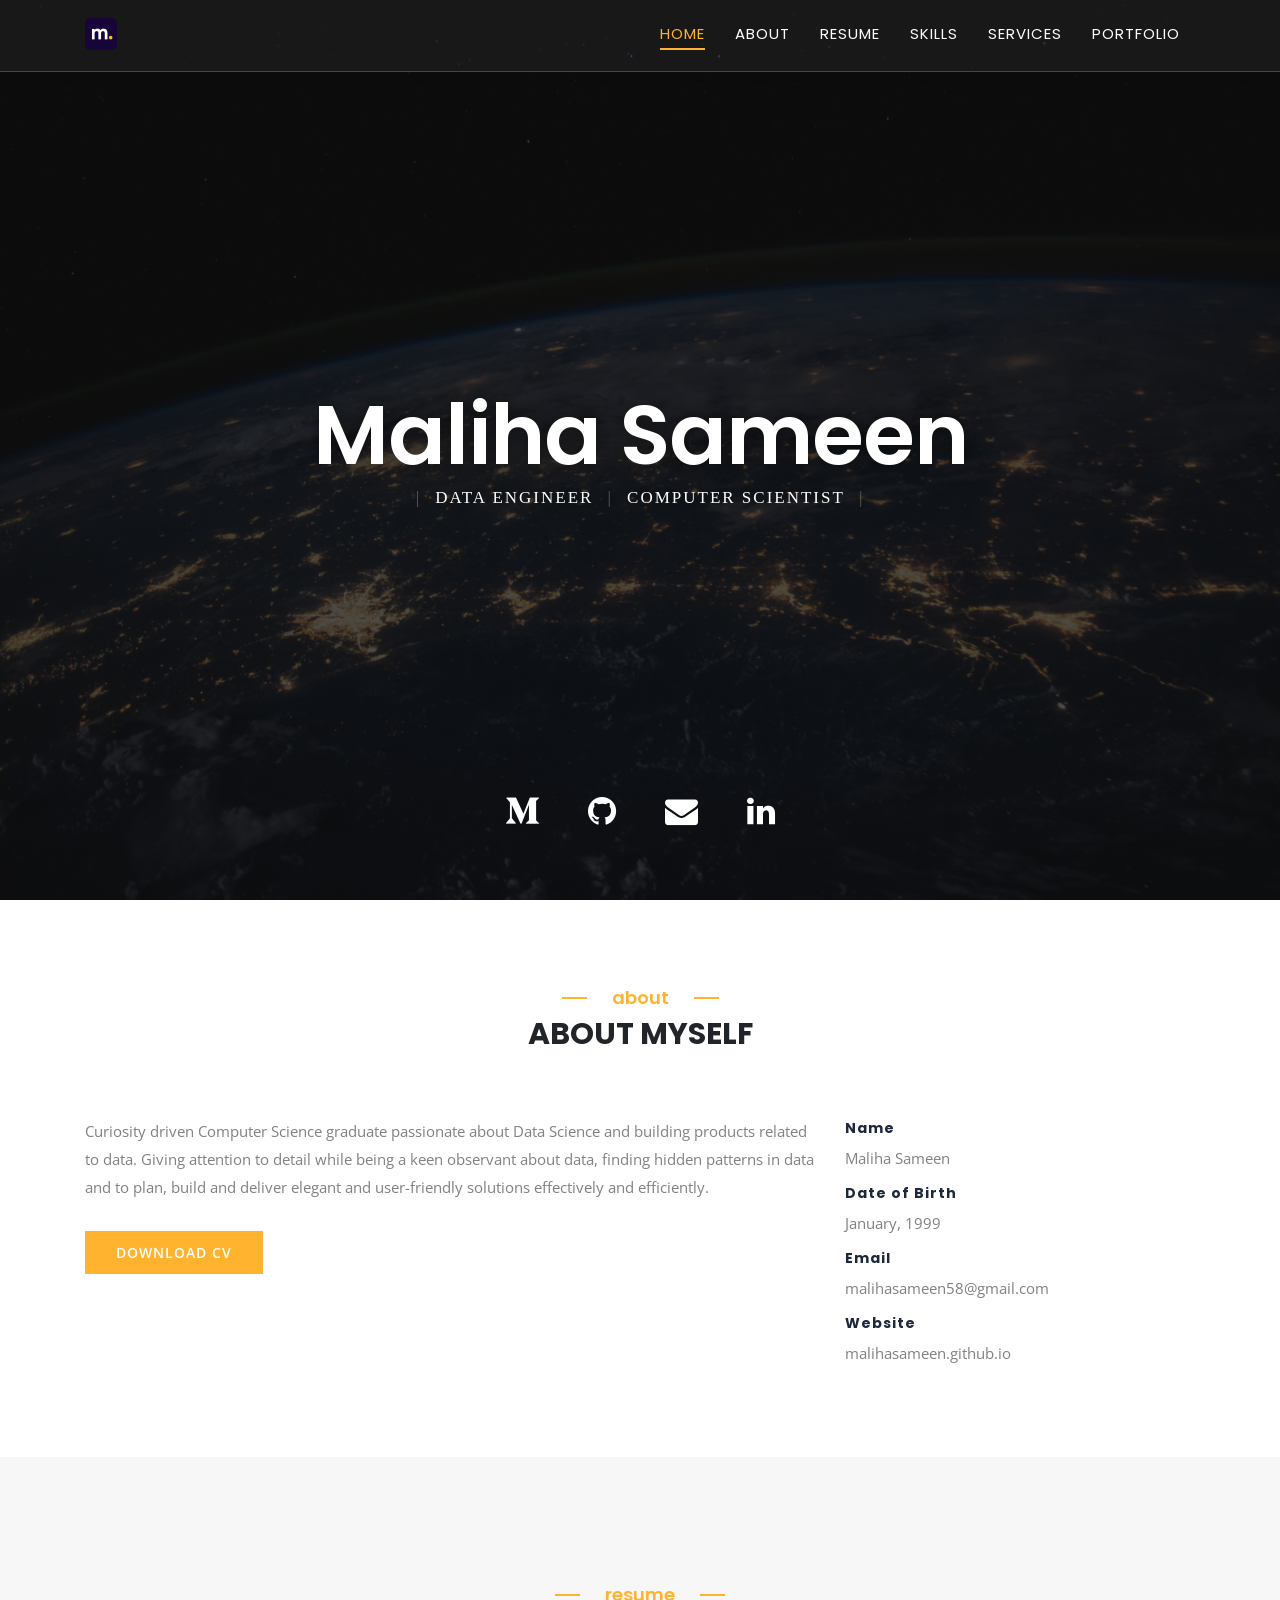
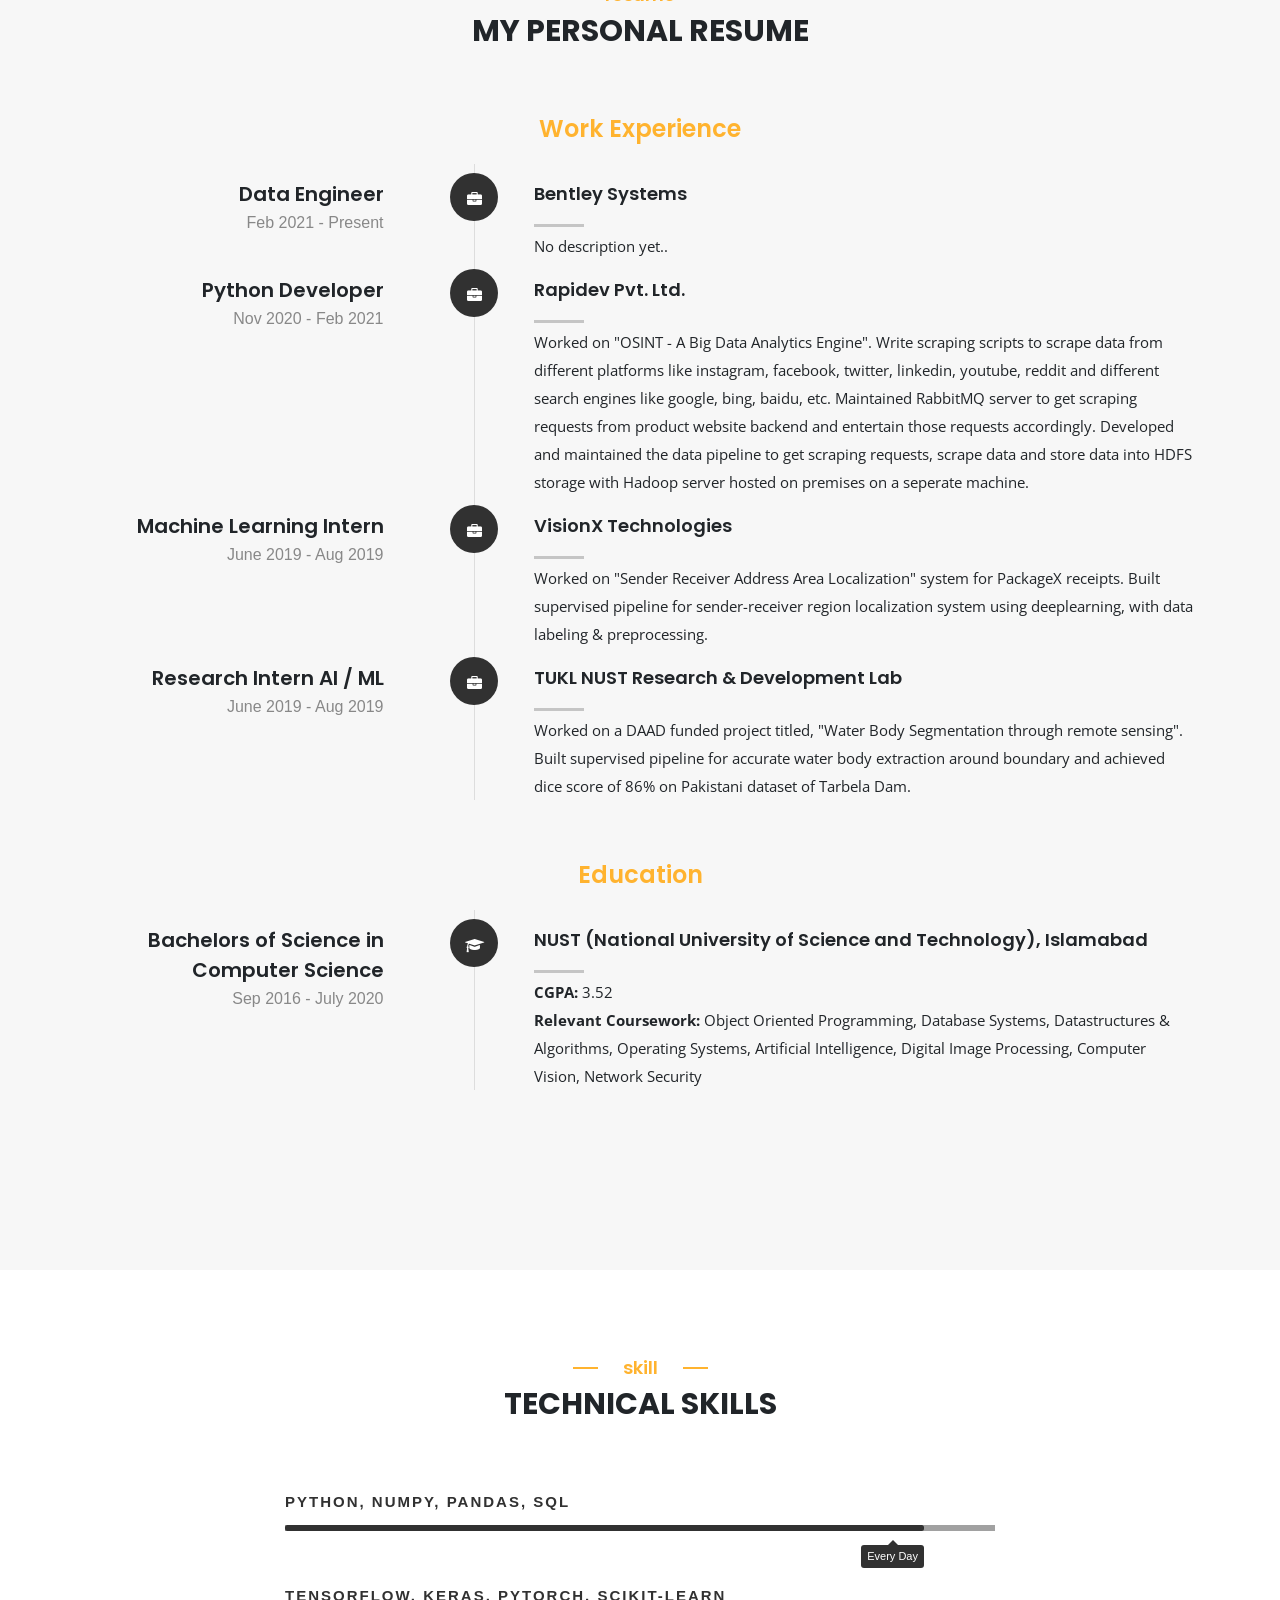
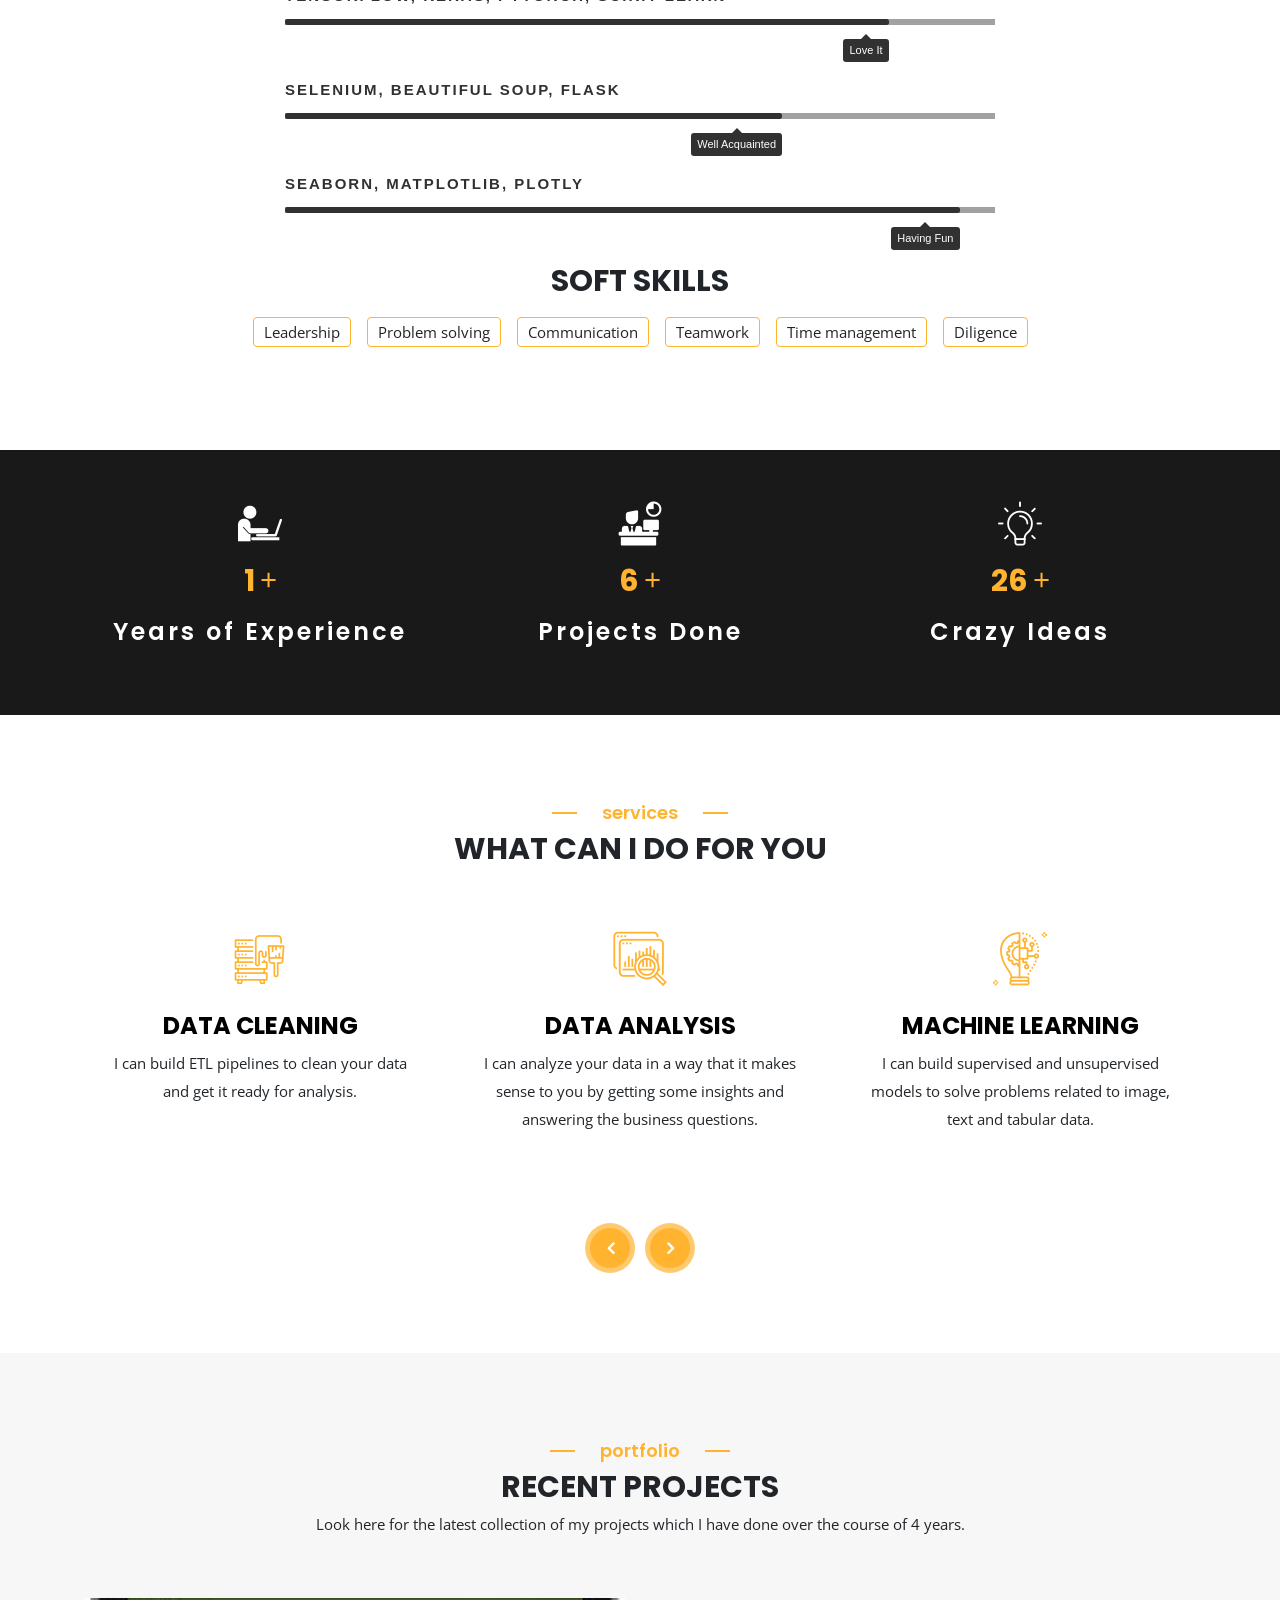
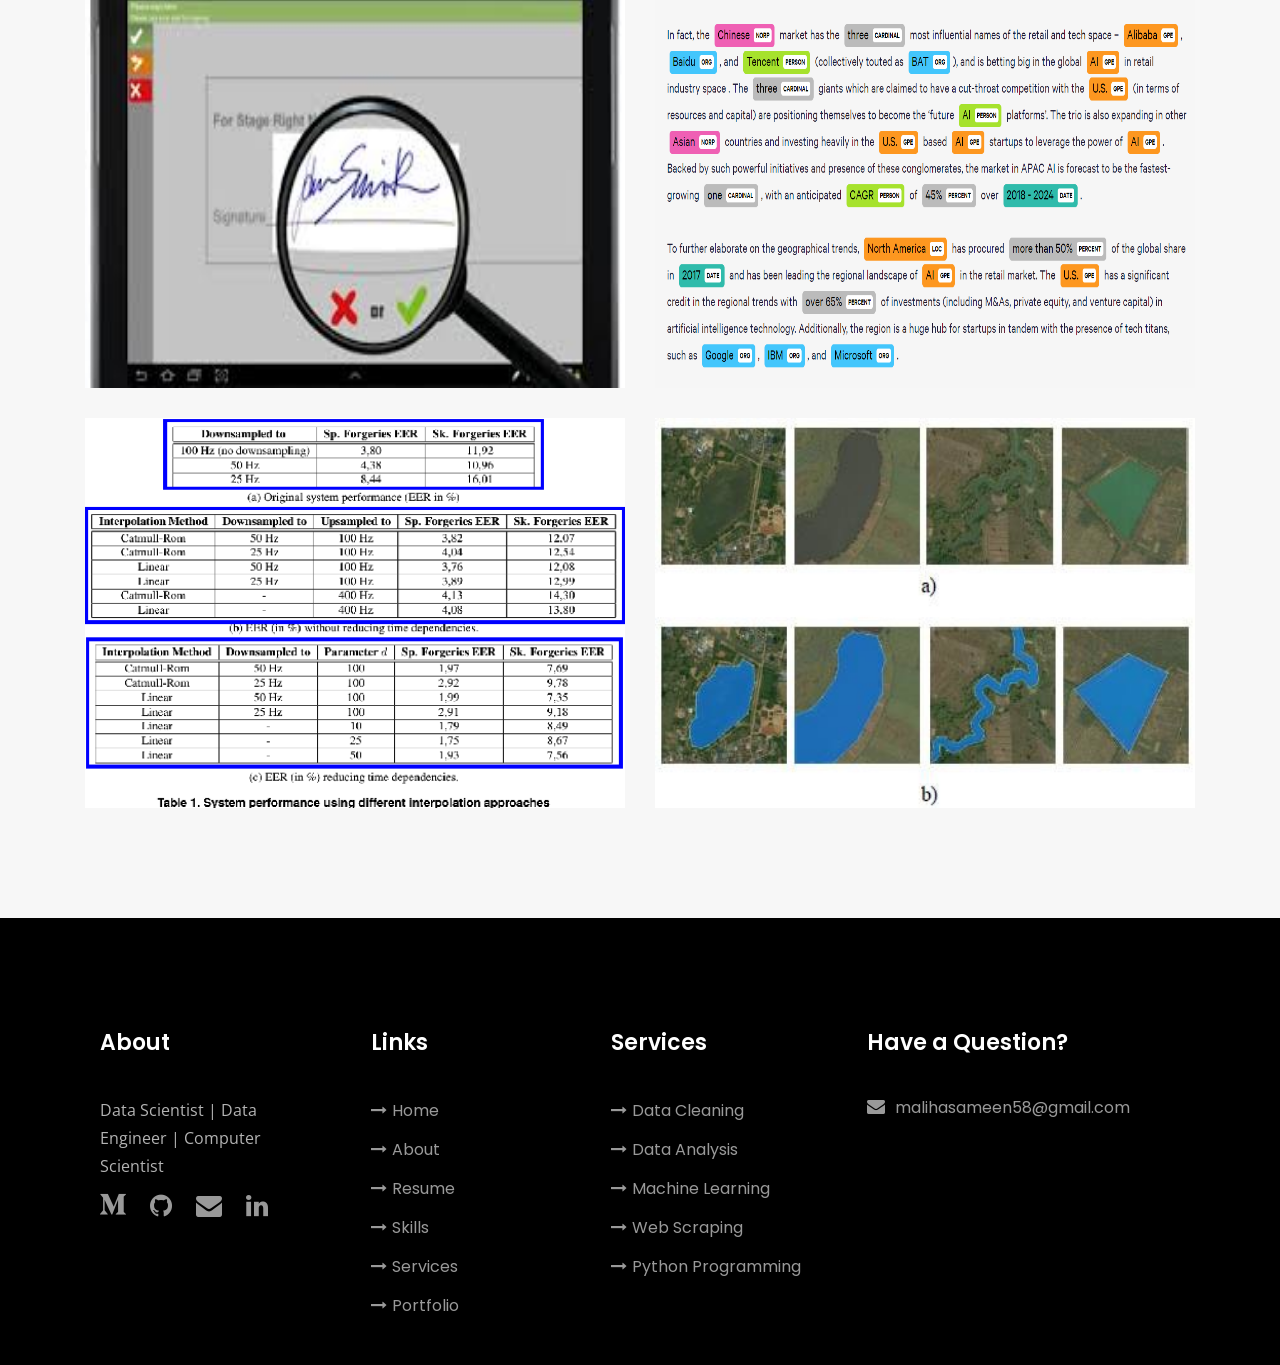
==== commit 29a9f048: "removed irrelevant stuff" ====
--- a/index.html
+++ b/index.html
@@ -6,9 +6,9 @@
 	<!--===== Meta Tag =====-->
 	<meta charset="utf-8">
 	<meta http-equiv="x-ua-compatible" content="ie=edge">
-	<meta name="description" content="Runaway - Personal Portfolio HTML Template">
+	<meta name="description" content="">
 	<meta name="viewport" content="width=device-width, initial-scale=1">
-	<meta name="keywords" content="business, agency, blog, cv, creative, html, one page, personal, portfolio, resume, responsive, bootstrap, photography, designer, developer">
+	<meta name="keywords" content="data engineer, azure, data, big data, software, blog, cv, creative, personal, portfolio, resume, developer">
 	<meta name="author" content="root">
 
 	 <!--	Css Links
@@ -57,756 +57,642 @@
 			</div>
 		</div>
 	</div>
-	<!-- Color Settings Start
+
+	<!-- Wrapper Start 
 	==================================================-->
-	<div class="color-panel">
-		<div class="on-panel color_white bg_primary">
-			<div class="text-center icon-spinner">
-			  <i class="fa fa-cog fa-spin fa-3x fa-fw"></i>
+	<div id="page_wrapper">
+		<div class="row">
+		<!-- Start Nav Menu 
+		==============================================-->
+		<header class="main_nav">
+			<div class="container">
+				<nav class="navbar navbar-expand-lg navbar-light w-100">
+					<a class="navbar-brand" href="#top"><img class="nav-logo" src="images/logo.png" alt="logo"></a>
+					<button class="navbar-toggler" type="button" data-toggle="collapse" data-target="#navbarSupportedContent" aria-controls="navbarSupportedContent" aria-expanded="false" aria-label="Toggle navigation"> <span class="navbar-toggler-icon"></span> </button>
+					<div class="collapse navbar-collapse" id="navbarSupportedContent">
+						<ul class="navbar-nav ml-auto">
+						<li class="nav-item"><a class="nav-link active" href="#top">Home<span class="sr-only">(current)</span></a></li>
+						<li class="nav-item"><a class="nav-link" href="#about">About</a></li>
+						<li class="nav-item"><a class="nav-link" href="#resume">Resume</a></li>
+						<li class="nav-item"><a class="nav-link" href="#skill">Skills</a></li>
+						<li class="nav-item"><a class="nav-link" href="#services">Services</a></li>
+						<li class="nav-item"><a class="nav-link" href="#portfolio">Portfolio</a></li>		
+						</ul>
+					</div>		
+				</nav>
+			</div>	
+		</header>
+		
+		<!-- End Nav Menu
+		==================================================-->
+		
+		<!--	Start Main Banner 
+		==================================================-->
+		<section id="main_banner" class="banner_image background1"> 
+			<div class="intro-overlay"></div> 	
+			<div class="container h-100">
+				<div class="row h-100 align-items-center">
+					<div class="col-md-12 col-lg-12 text-center">
+						<h1>Maliha Sameen</h1>
+						<p class="intro-position">
+							<span>Data Engineer</span>
+							<span>Computer Scientist</span> 
+						</p>
+						<!-- <a class="button stroke smoothscroll" href="#about" title="">More About Me</a> -->
+					</div>  
+				</div>   		 		
+			</div> <!-- /intro-content --> 
+	
+			<ul class="intro-social">        
+			<li><a href="https://medium.com/@malihasameen58"><i class="flaticon-medium"></i></a></li>
+			<li><a href="https://www.github.com/malihasameen"><i class="fa fa-github"></i></a></li>
+			<li><a href="mailto:malihasameen58@gmail.com"><i class="fa fa-envelope"></i></a></li>
+			<li><a href="https://www.linkedin.com/maliha-sameen"><i class="fa fa-linkedin"></i></a></li>
+		</ul> <!-- /intro-social --> 
+
+		</section> <!-- /intro -->
+		<!--	End Main Banner 
+		==================================================-->
+		<!--	Start About
+		===================================================-->
+		<section id="about" class="py_80 full_row bg_white">
+			<div class="container">
+				<div class="row">
+					<div class="col-md-12 col-lg-12">
+						<div class="section_title_1 text-center mx-auto pb_60 wow animated slideInUp">
+							<h2 class="title text-uppercase"><span class="line_double mx-auto color_default">about</span>about myself</h2>
+						</div>
+					</div>
+				</div>
+				<div class="about_one">
+					<div class="row">
+						<div class="col-md-8 col-lg-8">
+							<div class="myself color_secondery wow animated fadeInLeft">
+								<p class="mb_30">Curiosity driven Computer Science graduate passionate about Data Science and building 
+									products related to data. Giving attention to detail while being a keen observant about data, finding 
+									hidden patterns in data and to plan, build and deliver elegant and user-friendly solutions effectively and efficiently.
+								</p>
+							</div>
+
+							<a class="btn btn-default mb_30" href="Maliha_Sameen_CV.pdf" target="_blank">Download CV</a>
+						</div>
+						<div class="col-md-4 col-lg-4">
+							<div class="contact_info wow animated fadeInLeft">
+								<ul>
+									<li>
+										<div class="contact_text">
+											<h6 class="font-weight-bold color_primary">Name</h6>
+											<span class="color_secondery">Maliha Sameen</span>
+										</div>
+									</li>
+									<li>
+										<div class="contact_text">
+											<h6 class="font-weight-bold color_primary">Date of Birth</h6>
+											<span class="color_secondery">January, 1999</span>
+										</div>
+									</li>
+									<li>
+										<div class="contact_text">
+											<h6 class="font-weight-bold color_primary">Email</h6>
+											<span class="color_secondery">malihasameen58@gmail.com</span>
+										</div>
+									</li>
+									<li>
+										<div class="contact_text">
+											<h6 class="font-weight-bold color_primary">Website</h6>
+											<span class="color_secondery">malihasameen.github.io</span>
+										</div>
+									</li>
+								</ul>
+							</div>
+						</div>
+					</div>
+				</div>
+			</div>
+		</section>
+		<!--	End About
+		===================================================-->
+		<!--	Start Resume
+		===================================================-->
+		<section id="resume" class="py_80 full_row bg_secondery">
+			<div class="container">
+				<div class="row">
+					<div class="col-md-12 col-lg-12">
+						<div class="section_title_1 text-center mx-auto pb_60 wow animated slideInUp">
+							<h2 class="title text-uppercase"><span class="line_double mx-auto color_default">resume</span>My Personal Resume</h2>
+						</div>
+					</div>
+				</div>
+
+				<div class="row resume-timeline">
+
+					<div class="col-md-12 col-lg-12 resume-header">
+		
+						<h2>Work Experience</h2>
+		
+					</div> <!-- /resume-header -->
+		
+					<div class="col-md-12 col-lg-12">
+		
+						<div class="timeline-wrap">
+		
+							<div class="timeline-block">
+		
+								<div class="timeline-ico">
+									<i class="fa fa-briefcase"></i>
+								</div>
+		
+								<div class="timeline-header">
+									<h3>Data Engineer</h3>
+									<p>Feb 2021 - Present</p>
+								</div>
+		
+								<div class="timeline-content">
+									<h4>Bentley Systems</h4>
+									<p>No description yet..</p>
+								</div>
+		
+							</div> <!-- /timeline-block -->
+		
+							<div class="timeline-block">
+		
+								<div class="timeline-ico">
+									<i class="fa fa-briefcase"></i>
+								</div>
+		
+								<div class="timeline-header">
+									<h3>Python Developer</h3>
+									<p>Nov 2020 - Feb 2021</p>
+								</div>
+		
+								<div class="timeline-content">
+									<h4>Rapidev Pvt. Ltd.</h4>
+									<p>Worked on "OSINT - A Big Data Analytics Engine". Write scraping 
+										scripts to scrape data from different platforms like instagram, 
+										facebook, twitter, linkedin, youtube, reddit and different search 
+										engines like google, bing, baidu, etc. Maintained RabbitMQ server 
+										to get scraping requests from product website backend and entertain 
+										those requests accordingly. Developed and maintained the data pipeline 
+										to get scraping requests, scrape data and store data into HDFS storage 
+										with Hadoop server hosted on premises on a seperate machine.
+									</p>
+								</div>
+		
+							</div> <!-- /timeline-block -->
+
+							<div class="timeline-block">
+		
+								<div class="timeline-ico">
+									<i class="fa fa-briefcase"></i>
+								</div>
+		
+								<div class="timeline-header">
+									<h3>Machine Learning Intern</h3>
+									<p>June 2019 - Aug 2019</p>
+								</div>
+		
+								<div class="timeline-content">
+									<h4>VisionX Technologies</h4>
+									<p>Worked on "Sender Receiver Address Area Localization" system for
+									PackageX receipts.
+									Built supervised pipeline for sender-receiver region localization system 
+									using deeplearning, with data labeling & preprocessing.
+									</p>
+								</div>
+		
+							</div> <!-- /timeline-block -->
+
+							<div class="timeline-block">
+		
+								<div class="timeline-ico">
+									<i class="fa fa-briefcase"></i>
+								</div>
+		
+								<div class="timeline-header">
+									<h3>Research Intern AI / ML</h3>
+									<p>June 2019 - Aug 2019</p>
+								</div>
+		
+								<div class="timeline-content">
+									<h4>TUKL NUST Research & Development Lab</h4>
+									<p>Worked on a DAAD funded project titled, "Water Body Segmentation
+									through remote sensing".
+									Built supervised pipeline for accurate water body extraction around
+									boundary and achieved dice score of 86% on Pakistani dataset of Tarbela Dam.
+									</p>
+								</div>
+		
+							</div> <!-- /timeline-block -->
+		
+						</div> <!-- /timeline-wrap -->   			
+		
+					</div> <!-- /col-twelve -->
+					
+				</div> <!-- /resume-timeline -->
+				
+				<div class="row resume-timeline">
+		
+					<div class="col-md-12 col-lg-12 resume-header">
+		
+						<h2>Education</h2>
+		
+					</div> <!-- /resume-header -->
+		
+					<div class="col-md-12 col-lg-12">
+		
+						<div class="timeline-wrap">
+		
+							<div class="timeline-block">
+		
+								<div class="timeline-ico">
+									<i class="fa fa-graduation-cap"></i>
+								</div>
+		
+								<div class="timeline-header">
+									<h3>Bachelors of Science in Computer Science</h3>
+									<p>Sep 2016 - July 2020</p>
+								</div>
+		
+								<div class="timeline-content">
+									<h4>NUST (National University of Science and Technology), Islamabad</h4>
+									<p><b>CGPA: </b>3.52</p>
+									<p><b>Relevant Coursework: </b>Object Oriented Programming, Database Systems,  
+									Datastructures & Algorithms, Operating Systems, Artificial Intelligence, Digital Image Processing, 
+									Computer Vision, Network Security
+									</p>
+								</div>
+		
+							</div> <!-- /timeline-block -->
+		
+		
+						</div> <!-- /timeline-wrap -->   			
+		
+					</div> <!-- /col-twelve -->
+					
+				</div> <!-- /resume-timeline -->
+			</div>
+		</section>
+		<!--	End Resume
+		===================================================-->
+		<!--	Start Skill
+		===================================================-->
+		<section id="skill" class="py_80 bg_white full_row">
+			<div class="container">
+				<div class="row">
+					<div class="col-md-12 col-lg-12">
+						<div class="section_title_1 text-center mx-auto wow animated slideInUp">
+							<h2 class="title text-uppercase"><span class="line_double mx-auto color_default">skill</span>Technical skills</h2>
+						</div>
+					</div>
+				</div>
+
+				<div class="col-md-12 col-lg-8" style="margin: auto;">
+					<ul class="skill-bars">
+						<li>
+							<strong>PYTHON, NUMPY, PANDAS, SQL</strong>
+							<div class="skill-bar">
+							<div class="progress percent90"><span>Every Day</span></div>
+							</div>
+						</li>
+						<li>
+							<strong>TENSORFLOW, KERAS, PYTORCH, SCIKIT-LEARN</strong>
+							<div class="skill-bar">
+							<div class="progress percent85"><span>Love It</span></div>
+							</div>
+							
+						</li>
+						<li>
+							<strong>SELENIUM, BEAUTIFUL SOUP, FLASK</strong>
+							<div class="skill-bar">
+							<div class="progress percent70"><span>Well Acquainted</span></div>
+							</div>
+						</li>
+						<li>
+							<strong>SEABORN, MATPLOTLIB, PLOTLY</strong>
+							<div class="skill-bar">
+							<div class="progress percent95"><span>Having Fun</span></div>
+							</div>
+						</li>
+					</ul> <!-- /skill-bars -->	
+				</div>
+
+
+				<div class="row">
+					<div class="col-md-12 col-lg-12">
+						<div class="section_title_1 text-center mx-auto wow animated slideInUp">
+							<h2 class="title text-uppercase">Soft skills</h2>
+						</div>
+					</div>
+				</div>
+				
+				<div class="soft-skill col-sm-12 col-md-12 col-xl-12 col-partner">
+					<ul>
+						<li><span>Leadership</span></li>
+						<li><span>Problem solving</span></li>
+						<li><span>Communication</span></li>
+						<li><span>Teamwork</span></li>
+						<li><span>Time management</span></li>
+						<li><span>Diligence</span></li>
+					</ul>
+				</div>
+		
+			</div>
+		</section>
+		<!--	End Skill
+		===================================================-->
+		<!--	Start Experience and Projects
+		===================================================-->
+		<div class="experience background2 overlay_two py_60 full_row">
+			<div class="container">
+				<div class="row">
+					<div class="col-md-12 col-lg-12">
+						<div class="fact-counter">
+							<div class="row">
+								<div class="col-md-4 col-lg-4">
+									<div class="counter count wow text-center" data-wow-duration="300ms">
+										<span class="flaticon-man-working-on-a-laptop-from-side-view"></span>
+										<div class="counting_digit color_default mt_15"> <h2 class="count-num" data-speed="3000" data-stop="4">0</h2><span>+</span>
+										</div>
+										<h3 class="color_white mt_15">Years of Experience</h3>
+									</div>
+								</div>
+								<div class="col-md-4 col-lg-4">
+									<div class="counter count wow text-center" data-wow-duration="300ms">
+										<span class="flaticon-half-time-work"></span>
+										<div class="counting_digit color_default mt_15"> <h2 class="count-num" data-speed="3000" data-stop="25">0</h2><span>+</span>
+										</div>
+										<h3 class="color_white mt_15">Projects Done</h3>
+									</div>
+								</div>
+								<div class="col-md-4 col-lg-4">
+									<div class="counter count wow text-center" data-wow-duration="300ms">
+										<span class="flaticon-lamp"></span>
+										<div class="counting_digit color_default mt_15"><h2 class="count-num" data-speed="3000" data-stop="100">0</h2><span>+</span>
+										</div>
+										<h3 class="color_white mt_15">Crazy Ideas</h3>
+									</div>
+								</div>
+							</div>
+						</div>
+					</div>
+				</div>
 			</div>
 		</div>
-		<div class="panel-box">
-			<span class="panel-title">Theme Colors</span>
-			<ul class="color-box">
-				<li class="default" data-name="default" data-path="css/color.css" data-image="images/logo/1.png" data-target="images/logo/1.png"></li>
-				<li class="color_2" data-name="color_2" data-path="css/color/color-1.css" data-image="images/logo/2.png" data-target="images/logo/2.png"></li>
-				<li class="color_3" data-name="color_3" data-path="css/color/color-2.css" data-image="images/logo/3.png" data-target="images/logo/3.png"></li>
-				<li class="color_4" data-name="color_4" data-path="css/color/color-3.css" data-image="images/logo/4.png" data-target="images/logo/4.png"></li>
-				<li class="color_5" data-name="color_5" data-path="css/color/color-4.css" data-image="images/logo/5.png" data-target="images/logo/5.png"></li>
-				<li class="color_6" data-name="color_6" data-path="css/color/color-5.css" data-image="images/logo/6.png" data-target="images/logo/6.png"></li>
-				<li class="color_7" data-name="color_7" data-path="css/color/color-6.css" data-image="images/logo/7.png" data-target="images/logo/7.png"></li>
-				<li class="color_8" data-name="color_8" data-path="css/color/color-7.css" data-image="images/logo/8.png" data-target="images/logo/8.png"></li>
-				<li class="color_9" data-name="color_9" data-path="css/color/color-8.css" data-image="images/logo/9.png" data-target="images/logo/9.png"></li>
-				<li class="color_10" data-name="color_10" data-path="css/color/color-9.css" data-image="images/logo/10.png" data-target="images/logo/10.png"></li>
-				<li class="color_11" data-name="color_11" data-path="css/color/color-10.css" data-image="images/logo/11.png" data-target="images/logo/11.png"></li>
-				<li class="color_12" data-name="color_12" data-path="css/color/color-11.css" data-image="images/logo/12.png" data-target="images/logo/12.png"></li>
-				<li class="color_13" data-name="color_13" data-path="css/color/color-12.css" data-image="images/logo/13.png" data-target="images/logo/13.png"></li>
-				<li class="color_14" data-name="color_14" data-path="css/color/color-13.css" data-image="images/logo/14.png" data-target="images/logo/14.png"></li>
-			</ul>
-		</div>
-		<div class="switcher_layout">
-			<span class="layout_title">Layout Style</span>
-			<div class="radio_check">
-				<input type="checkbox" id="layout_type" name="layout" value="Yes">
-				<label class="bg_default text-left" for="layout_type"><span class="white_color">Full</span><span class="secondary_color">Box</span></label>
-			</div>
-		</div>
-		<div class="template_style">
-			<span class="layout_title">Template Style</span>
-			<ul>
-				<li><a class="btn_link" href="index-5.html" target="blank">White Version</a></li>
-				<li><a class="btn_link" href="index-6.html" target="blank">Black Version</a></li>
-			</ul>
-		</div>
-		<div class="box_bg_style">
-			<span class="layout_title">Background pattern</span>
-			<div class="select_bg">
-				<ul>
-					<li><input type="radio" name="radio" id="patrn1" value="pattern_1" /><label for="patrn1" class="radios pattern1"></label></li>
-					<li><input type="radio" name="radio" id="patrn2" value="pattern_2" /><label for="patrn2" class="radios pattern2"></label></li>
-					<li><input type="radio" name="radio" id="patrn3" value="pattern_3" /><label for="patrn3" class="radios pattern3"></label></li>
-					<li><input type="radio" name="radio" id="patrn4" value="pattern_4" /><label for="patrn4" class="radios pattern4"></label></li>
-					<li><input type="radio" name="radio" id="patrn5" value="pattern_5" /><label for="patrn5" class="radios pattern5"></label></li>
-				</ul>
-			</div>
-			<span class="layout_title">Background pattern</span>
-			<div class="select_bg">
-				<ul>
-					<li><input type="radio" name="radio" id="bg_img1" value="body_bg_1" /><label for="bg_img1" class="radios body_image1"></label></li>
-					<li><input type="radio" name="radio" id="bg_img2" value="body_bg_2" /><label for="bg_img2" class="radios body_image2"></label></li>
-					<li><input type="radio" name="radio" id="bg_img3" value="body_bg_3" /><label for="bg_img3" class="radios body_image3"></label></li>
-					<li><input type="radio" name="radio" id="bg_img4" value="body_bg_4" /><label for="bg_img4" class="radios body_image4"></label></li>
-					<li><input type="radio" name="radio" id="bg_img5" value="body_bg_5" /><label for="bg_img5" class="radios body_image5"></label></li>
-					<li><input type="radio" name="radio" id="bg_img6" value="body_bg_6" /><label for="bg_img6" class="radios body_image6"></label></li>
-					<li><input type="radio" name="radio" id="bg_img7" value="body_bg_7" /><label for="bg_img7" class="radios body_image7"></label></li>
-					<li><input type="radio" name="radio" id="bg_img8" value="body_bg_8" /><label for="bg_img8" class="radios body_image8"></label></li>
-					<li><input type="radio" name="radio" id="bg_img9" value="body_bg_9" /><label for="bg_img9" class="radios body_image9"></label></li>
-					<li><input type="radio" name="radio" id="bg_img10" value="body_bg_10" /><label for="bg_img10" class="radios body_image10"></label></li>
-				</ul>
-			</div>
-			<div class="select_bg">
-				<ul>
-					<li><input type="checkbox" name="runaway" id="bg_over" value="" /> Overlay</li>
-				</ul>
-			</div>
+		<!--	End Experience and Projects
+		===================================================-->
+		<!--	Start Services
+		===================================================-->
+		<section id="services" class="py_80 full_row bg_white">
+			<div class="container">
+				<div class="row">
+					<div class="col-md-12 col-lg-12">
+						<div class="section_title_1 text-center mx-auto pb_30 wow animated slideInUp">
+							<h2 class="title text-uppercase"><span class="line_double mx-auto color_default">services</span>What can i do for you</h2>
+						</div>
+					</div>
+
+					<div class="col-md-12 col-lg-12">
+						<div class="row services-content">
+
+							<div class="services_item owl-carousel services-list">
+				
+							<div class="service">	
+				
+								<span class="icon"><i class="flaticon-data-2"></i></span>            
+				
+								<div class="service-content">	
+				
+									<h3>Data Cleaning</h3>
+				
+									<p class="desc">I can build ETL pipelines to clean your data and get it ready for analysis.
+									</p>
+									
+								</div> 	         	 
+				
+								</div> <!-- /service -->
+				
+								<div class="service">	
+				
+									<span class="icon"><i class="flaticon-data"></i></span>                          
+				
+								<div class="service-content">	
+				
+									<h3>Data Analysis</h3>  
+				
+									<p class="desc">I can analyze your data in a way that it makes sense to you by getting some insights and answering the business questions.
+									</p>
+				
+								</div>	                          
+				
+								</div> <!-- /service -->
+
+								<div class="service">	
+				
+									<span class="icon"><i class="flaticon-innovation"></i></span>            
+				
+								<div class="service-content">	
+				
+									<h3>Machine Learning</h3>
+				
+									<p class="desc">I can build supervised and unsupervised models to solve problems related to image, text and tabular data.
+									</p>
+									
+								</div> 	         	 
+				
+								</div> <!-- /service -->
+				
+								<div class="service">	
+				
+									<span class="icon"><i class="flaticon-web-crawler"></i></span>                          
+				
+								<div class="service-content">	
+				
+									<h3>Web Scraping</h3>  
+				
+									<p class="desc">I can use Beautiful Soup and Selenium to extract required data from any website URL and make the whole process automated, so it can run at anytime.
+									</p>
+				
+								</div>	                          
+				
+								</div> <!-- /service -->
+				
+								<div class="service">
+				
+									<span class="icon"><i class="flaticon-lamp"></i></span>		            
+				
+								<div class="service-content">
+				
+									<h3>Python Programming</h3>
+				
+									<p class="desc">I can build Python based applications ranging from simple automated scripts to backend APIs in Flask.
+										</p> 
+				
+								</div> 	            	               
+				
+								</div> <!-- /service -->
+				
+						</div> <!-- /services-list -->
+							
+						</div> <!-- /services-content -->
+					</div>
+				</div>
+
+			</div>
+		</section>
+		<!--	End Services
+		===================================================-->
+		<!--	Start Portfolio
+		===================================================-->
+		<section id="portfolio" class="py_80 bg_secondery full_row">
+			<div class="container">
+				<div class="row">
+					<div class="col-md-12 col-lg-12">
+						<div class="section_title_1 text-center mx-auto pb_60 wow animated slideInUp">
+							<h2 class="title text-uppercase"><span class="line_double mx-auto color_default">portfolio</span>Recent Projects</h2>
+							<span class="sub_title">Look here for the latest collection of my projects which I have done over the course of 4 years.</span>
+						</div>
+					</div>
+					<div class="col-md-12 col-lg-12">
+						<div class="my_portfolio" id="tab-panel"> 
+							<div class="filter-list">
+								<div class="portfolio-items">
+									<div class="row">
+										<div class="column mix mix_all wordpress mb_30 col-md-9 col-lg-6"
+										style="display: inline-block;margin-left: auto;margin-right: auto;">
+											<div class="default-portfolio-item">
+												<img src="images/portfolio/01.jpg" alt="image" style="height: 26em;" />
+												<div class="overlay-box">
+													<div class="text text-center vertical-center px_30">
+														<h2 style="font-weight:600; color:white;">Offline Handwritten Signature Verification</h2>
+														<p style="color:white">Analyzed features to determine stable features and classified signatures into genuine, forged and disguised using a supervised technique K-Nearest Neighbors.</p>
+														<p style="margin:1.2em;">
+															<a style="margin-left:4px;" href="#" target="_blank" class="btn btn-default">Github</a>
+														</p>
+													</div>
+												</div>
+											</div>
+										</div>
+										<div class="column mix mix_all wordpress mb_30 col-md-9 col-lg-6"
+										style="display: inline-block;margin-left: auto;margin-right: auto;">
+											<div class="default-portfolio-item">
+												<img src="images/portfolio/02.jpg" alt="image" style="height: 26em;" />
+												<div class="overlay-box">
+													<div class="text text-center vertical-center px_30">
+														<h2 style="font-weight:600; color:white;">Named Entity Recognition</h2>
+														<p style="color:white">Built supervised ML pipeline to classify named entities in unstructured text in CoNLL dataset into pre-defined categories using BiLSTM CNN CRF model, BIOES tagging scheme and Glove Word Embeddings.</p>
+														<p style="margin:1.2em;">
+															<a style="margin-left:4px;" href="https://github.com/malihasameen/named-entity-recognition" target="_blank" class="btn btn-default">Github</a>
+														</p>
+													</div>
+												</div>
+											</div>
+										</div>
+										<div class="column mix mix_all wordpress mb_30 col-md-9 col-lg-6"
+										style="display: inline-block;margin-left: auto;margin-right: auto;">
+											<div class="default-portfolio-item">
+												<img src="images/portfolio/03.jpg" alt="image" style="height: 26em;" />
+												<div class="overlay-box">
+													<div class="text text-center vertical-center px_30">
+														<h2 style="font-weight:600; color:white;">Document Table Detection</h2>
+														<p style="color:white">Built supervised pipeline to perform Table Detection in Documents on UNLV dataset using Faster Region based Convolutional Neural Networks with VGG-16,pretrained on ImageNet, as the base model feature extraction layer.</p>
+														<p style="margin:1.2em;">
+															<a style="margin-left:4px;" href="https://github.com/malihasameen/document-table-detection" target="_blank" class="btn btn-default">Github</a>
+														</p>
+													</div>
+												</div>
+											</div>
+										</div>
+										<div class="column mix mix_all wordpress mb_30 col-md-9 col-lg-6"
+										style="display: inline-block;margin-left: auto;margin-right: auto;">
+											<div class="default-portfolio-item">
+												<img src="images/portfolio/04.jpg" alt="image" style="height: 26em;" />
+												<div class="overlay-box">
+													<div class="text text-center vertical-center px_30">
+														<h2 style="font-weight:600; color:white;">Water body Segmentation through Remote Sensing</h2>
+														<p style="color:white">Built supervised pipeline for satellite based accurate water body extraction around boundary by combining different spectral water indices and deeplearning algorithms and achieved a dice score of 86% on Pakistani dataset.</p>
+														<p style="margin:1.2em;">
+															<a style="margin-left:4px;" href="#" target="_blank" class="btn btn-default">Github</a>
+														</p>
+													</div>
+												</div>
+											</div>
+										</div>
+									</div>
+								</div>
+							</div>		
+						</div>
+					</div>
+				</div>
+			</div>
+		</section>
+		<!--	End Portfolio
+		===================================================-->
+		<!--	Start Footer
+		===================================================-->
+		<footer class="ftco-footer ftco-section full_row">
+			<div class="container">
+			<div class="row mb-5 col-lg-12">
+				<div class="col-md">
+				<div class="ftco-footer-widget mb-4">
+					<h2 class="ftco-heading-2">About</h2>
+					<p>Data Scientist | Data Engineer | Computer Scientist</p>
+					<ul class="ftco-footer-social list-unstyled">       
+						<li><a href="https://medium.com/@malihasameen58"><i class="flaticon-medium"></i></a></li>
+						<li><a href="https://www.github.com/malihasameen"><i class="fa fa-github"></i></a></li>
+						<li><a href="mailto:malihasameen58@gmail.com"><i class="fa fa-envelope"></i></a></li>
+						<li><a href="https://www.linkedin.com/maliha-sameen"><i class="fa fa-linkedin"></i></a></li>
+					</ul>
+				</div>
+				</div>
+				<div class="col-md">
+				<div class="ftco-footer-widget mb-4 ml-md-4">
+					<h2 class="ftco-heading-2">Links</h2>
+					<ul class="list-unstyled">
+					<li><a href="#home"><span class="fa fa-long-arrow-right mr-2"></span>Home</a></li>
+					<li><a href="#about"><span class="fa fa-long-arrow-right mr-2"></span>About</a></li>
+					<li><a href="#resume"><span class="fa fa-long-arrow-right mr-2"></span>Resume</a></li>
+					<li><a href="#skills"><span class="fa fa-long-arrow-right mr-2"></span>Skills</a></li>
+					<li><a href="#services"><span class="fa fa-long-arrow-right mr-2"></span>Services</a></li>
+					<li><a href="#portfolio"><span class="fa fa-long-arrow-right mr-2"></span>Portfolio</a></li>
+					</ul>
+				</div>
+				</div>
+				<div class="col-md">
+				<div class="ftco-footer-widget mb-4">
+					<h2 class="ftco-heading-2">Services</h2>
+					<ul class="list-unstyled">
+						<li><a href="#services"><span class="fa fa-long-arrow-right mr-2"></span>Data Cleaning</a></li>
+						<li><a href="#services"><span class="fa fa-long-arrow-right mr-2"></span>Data Analysis</a></li>
+						<li><a href="#services"><span class="fa fa-long-arrow-right mr-2"></span>Machine Learning</a></li>
+						<li><a href="#services"><span class="fa fa-long-arrow-right mr-2"></span>Web Scraping</a></li>
+						<li><a href="#services"><span class="fa fa-long-arrow-right mr-2"></span>Python Programming</a></li>
+					</ul>
+				</div>
+				</div>
+				<div class="col-md">
+				<div class="ftco-footer-widget mb-4">
+					<h2 class="ftco-heading-2">Have a Question?</h2>
+					<div class="block-23 mb-3">
+						<ul>
+							<li>
+								<a href="mailto:malihasameen58@gmail.com">
+									<span class="fa fa-envelope"></span>
+									<span class="text" style="padding-right: 0px; padding-left: 10px;">malihasameen58@gmail.com</span>
+								</a>
+							</li>
+						</ul>
+					</div>
+				</div>
+				</div>
+			</div>
+			</div>
+		</footer>
+		<!--	End Footer
+		===================================================-->
 		</div>
 	</div>
-	<!--  Color Settings End
-	==============================================-->
-
-<!-- Wrapper Start 
-==================================================-->
-<div id="page_wrapper">
-	<div class="row">
-	<!-- Start Nav Menu 
-	==============================================-->
-	<header class="main_nav">
-		<div class="container">
-			<nav class="navbar navbar-expand-lg navbar-light w-100"> 
-				<button class="navbar-toggler" type="button" data-toggle="collapse" data-target="#navbarSupportedContent" aria-controls="navbarSupportedContent" aria-expanded="false" aria-label="Toggle navigation"> <span class="navbar-toggler-icon"></span> </button>
-				<div class="collapse navbar-collapse" id="navbarSupportedContent">
-					<ul class="navbar-nav ml-auto">
-					  <li class="nav-item"><a class="nav-link active" href="#top">Home<span class="sr-only">(current)</span></a></li>
-					  <li class="nav-item"><a class="nav-link" href="#about">About</a></li>
-					  <li class="nav-item"><a class="nav-link" href="#resume">Resume</a></li>
-					  <li class="nav-item"><a class="nav-link" href="#skill">Skills</a></li>
-					  <li class="nav-item"><a class="nav-link" href="#services">Services</a></li>
-					  <li class="nav-item"><a class="nav-link" href="#portfolio">Portfolio</a></li>		
-					</ul>
-				</div>		
-			</nav>
-		</div>	
-	</header>
-	
-	<!-- End Nav Menu
-	==================================================-->
-	
-	<!--	Start Main Banner 
-	==================================================-->
-	<section id="main_banner" class="banner_image background1"> 
-		<div class="intro-overlay"></div> 	
-		<div class="container h-100">
-			<div class="row h-100 align-items-center">
-				<div class="col-md-12 col-lg-12 text-center">
-					<h1>Maliha Sameen</h1>
-					<p class="intro-position">
-						<span>Data Scientist</span>
-						<span>Data Engineer</span>
-						<span>Computer Scientist</span> 
-					</p>
-					<!-- <a class="button stroke smoothscroll" href="#about" title="">More About Me</a> -->
-				</div>  
-			</div>   		 		
-		</div> <!-- /intro-content --> 
- 
-		<ul class="intro-social">        
-		  <li><a href="https://medium.com/@malihasameen58"><i class="flaticon-medium"></i></a></li>
-		  <li><a href="https://www.github.com/malihasameen"><i class="fa fa-github"></i></a></li>
-		  <li><a href="mailto:malihasameen58@gmail.com"><i class="fa fa-envelope"></i></a></li>
-		  <li><a href="https://www.linkedin.com/maliha-sameen"><i class="fa fa-linkedin"></i></a></li>
-	   </ul> <!-- /intro-social --> 
-
-	</section> <!-- /intro -->
-	<!--	End Main Banner 
-	==================================================-->
-	<!--	Start About
-	===================================================-->
-	<section id="about" class="py_80 full_row bg_white">
-		<div class="container">
-			<div class="row">
-				<div class="col-md-12 col-lg-12">
-					<div class="section_title_1 text-center mx-auto pb_60 wow animated slideInUp">
-	                    <h2 class="title text-uppercase"><span class="line_double mx-auto color_default">about</span>about myself</h2>
-	                </div>
-				</div>
-			</div>
-			<div class="about_one">
-				<div class="row">
-					<div class="col-md-8 col-lg-8">
-						<div class="myself color_secondery wow animated fadeInLeft">
-							<p class="mb_30">Curiosity driven Computer Science graduate passionate about Data Science and building 
-								products related to data. Giving attention to detail while being a keen observant about data, finding 
-								hidden patterns in data and to plan, build and deliver elegant and user-friendly solutions effectively and efficiently.
-							</p>
-						</div>
-
-						<a class="btn btn-default mb_30" href="Maliha_Sameen_CV.pdf" target="_blank">Download CV</a>
-					</div>
-					<div class="col-md-4 col-lg-4">
-						<div class="contact_info wow animated fadeInLeft">
-							<ul>
-								<li>
-									<div class="contact_text">
-										<h6 class="font-weight-bold color_primary">Name</h6>
-										<span class="color_secondery">Maliha Sameen</span>
-									</div>
-								</li>
-								<li>
-									<div class="contact_text">
-										<h6 class="font-weight-bold color_primary">Date of Birth</h6>
-										<span class="color_secondery">January, 1999</span>
-									</div>
-								</li>
-								<li>
-									<div class="contact_text">
-										<h6 class="font-weight-bold color_primary">Email</h6>
-										<span class="color_secondery">malihasameen58@gmail.com</span>
-									</div>
-								</li>
-								<li>
-									<div class="contact_text">
-										<h6 class="font-weight-bold color_primary">Website</h6>
-										<span class="color_secondery">www.yourdomain.com</span>
-									</div>
-								</li>
-							</ul>
-						</div>
-					</div>
-				</div>
-			</div>
-		</div>
-	</section>
-	<!--	End About
-	===================================================-->
-	<!--	Start Resume
-	===================================================-->
-	<section id="resume" class="py_80 full_row bg_secondery">
-		<div class="container">
-			<div class="row">
-				<div class="col-md-12 col-lg-12">
-					<div class="section_title_1 text-center mx-auto pb_60 wow animated slideInUp">
-	                    <h2 class="title text-uppercase"><span class="line_double mx-auto color_default">resume</span>My Personal Resume</h2>
-	                </div>
-				</div>
-			</div>
-
-			<div class="row resume-timeline">
-
-				<div class="col-md-12 col-lg-12 resume-header">
-	
-					<h2>Work Experience</h2>
-	
-				</div> <!-- /resume-header -->
-	
-				<div class="col-md-12 col-lg-12">
-	
-					<div class="timeline-wrap">
-	
-						<div class="timeline-block">
-	
-							<div class="timeline-ico">
-								<i class="fa fa-briefcase"></i>
-							</div>
-	
-							<div class="timeline-header">
-								<h3>Data Engineer</h3>
-								<p>Feb 2021 - Present</p>
-							</div>
-	
-							<div class="timeline-content">
-								<h4>Bentley Systems</h4>
-								<p>No description yet..</p>
-							</div>
-	
-						</div> <!-- /timeline-block -->
-	
-						<div class="timeline-block">
-	
-							<div class="timeline-ico">
-								<i class="fa fa-briefcase"></i>
-							</div>
-	
-							<div class="timeline-header">
-								<h3>Python Developer</h3>
-								<p>Nov 2020 - Feb 2021</p>
-							</div>
-	
-							<div class="timeline-content">
-								<h4>Rapidev Pvt. Ltd.</h4>
-								<p>Worked on "OSINT - A Big Data Analytics Engine". Write scraping 
-									scripts to scrape data from different platforms like instagram, 
-									facebook, twitter, linkedin, youtube, reddit and different search 
-									engines like google, bing, baidu, etc. Maintained RabbitMQ server 
-									to get scraping requests from product website backend and entertain 
-									those requests accordingly. Developed and maintained the data pipeline 
-									to get scraping requests, scrape data and store data into HDFS storage 
-									with Hadoop server hosted on premises on a seperate machine.
-								</p>
-							</div>
-	
-						</div> <!-- /timeline-block -->
-	
-						<div class="timeline-block">
-	
-							<div class="timeline-ico">
-								<i class="fa fa-briefcase"></i>
-							</div>
-	
-							<div class="timeline-header">
-								<h3>Python Developer</h3>
-								<p>July 2020 - Nov 2020</p>
-							</div>
-	
-							<div class="timeline-content">
-								<h4>Ingenio EC</h4>
-								<p>Worked on "Escucha - A Social Listening Tool".
-								Built a scalable pipeline for Topic Modelling of (around billion) Tweets 
-								along with generating topic modelling visualization reports. 
-								Setup and scheduled web scraping scripts to scrape data from Twint, Tweepy, Google Trends, etc. 
-								Implemented backend API routes for Escucha website.
-								</p>
-							</div>
-	
-						</div> <!-- /timeline-block -->
-
-						<div class="timeline-block">
-	
-							<div class="timeline-ico">
-								<i class="fa fa-briefcase"></i>
-							</div>
-	
-							<div class="timeline-header">
-								<h3>Machine Learning Intern</h3>
-								<p>June 2019 - Aug 2019</p>
-							</div>
-	
-							<div class="timeline-content">
-								<h4>VisionX Technologies</h4>
-								<p>Worked on "Sender Receiver Address Area Localization" system for
-								PackageX receipts.
-								Built supervised pipeline for sender-receiver region localization system 
-								using deeplearning, with data labeling & preprocessing.
-								</p>
-							</div>
-	
-						</div> <!-- /timeline-block -->
-
-						<div class="timeline-block">
-	
-							<div class="timeline-ico">
-								<i class="fa fa-briefcase"></i>
-							</div>
-	
-							<div class="timeline-header">
-								<h3>Research Intern AI / ML</h3>
-								<p>June 2019 - Aug 2019</p>
-							</div>
-	
-							<div class="timeline-content">
-								<h4>TUKL NUST Research & Development Lab</h4>
-								<p>Worked on a DAAD funded project titled, "Water Body Segmentation
-								through remote sensing".
-								Built supervised pipeline for accurate water body extraction around
-								boundary and achieved dice score of 86% on Pakistani dataset of Tarbela Dam.
-								</p>
-							</div>
-	
-						</div> <!-- /timeline-block -->
-	
-					</div> <!-- /timeline-wrap -->   			
-	
-				</div> <!-- /col-twelve -->
-				
-			</div> <!-- /resume-timeline -->
-			
-			<div class="row resume-timeline">
-	
-				<div class="col-md-12 col-lg-12 resume-header">
-	
-					<h2>Education</h2>
-	
-				</div> <!-- /resume-header -->
-	
-				<div class="col-md-12 col-lg-12">
-	
-					<div class="timeline-wrap">
-	
-						<div class="timeline-block">
-	
-							<div class="timeline-ico">
-								<i class="fa fa-graduation-cap"></i>
-							</div>
-	
-							<div class="timeline-header">
-								<h3>Bachelors of Science in Computer Science</h3>
-								<p>Sep 2016 - July 2020</p>
-							</div>
-	
-							<div class="timeline-content">
-								<h4>NUST (National University of Science and Technology), Islamabad</h4>
-								<p><b>CGPA: </b>3.52</p>
-								<p><b>Relevant Coursework: </b>Object Oriented Programming, Database Systems,  
-								Datastructures & Algorithms, Operating Systems, Artificial Intelligence, Digital Image Processing, 
-								Computer Vision, Network Security
-								</p>
-							</div>
-	
-						</div> <!-- /timeline-block -->
-	
-	
-					</div> <!-- /timeline-wrap -->   			
-	
-				</div> <!-- /col-twelve -->
-				
-			</div> <!-- /resume-timeline -->
-		</div>
-	</section>
-	<!--	End Resume
-	===================================================-->
-	<!--	Start Skill
-	===================================================-->
-	<section id="skill" class="py_80 bg_white full_row">
-		<div class="container">
-			<div class="row">
-				<div class="col-md-12 col-lg-12">
-					<div class="section_title_1 text-center mx-auto wow animated slideInUp">
-	                    <h2 class="title text-uppercase"><span class="line_double mx-auto color_default">skill</span>Technical skills</h2>
-	                </div>
-				</div>
-			</div>
-
-			<div class="col-md-12 col-lg-8" style="margin: auto;">
-				<ul class="skill-bars">
-					<li>
-						<strong>PYTHON, NUMPY, PANDAS, SQL</strong>
-						<div class="skill-bar">
-						<div class="progress percent90"><span>Every Day</span></div>
-						</div>
-					</li>
-					<li>
-						<strong>TENSORFLOW, KERAS, PYTORCH, SCIKIT-LEARN</strong>
-						<div class="skill-bar">
-						<div class="progress percent85"><span>Love It</span></div>
-						</div>
-						
-					</li>
-					<li>
-						<strong>SELENIUM, BEAUTIFUL SOUP, FLASK</strong>
-						<div class="skill-bar">
-						<div class="progress percent70"><span>Well Acquainted</span></div>
-						</div>
-					</li>
-					<li>
-						<strong>SEABORN, MATPLOTLIB, PLOTLY</strong>
-						<div class="skill-bar">
-						<div class="progress percent95"><span>Having Fun</span></div>
-						</div>
-					</li>
-				</ul> <!-- /skill-bars -->	
-			</div>
-
-
-			<div class="row">
-				<div class="col-md-12 col-lg-12">
-					<div class="section_title_1 text-center mx-auto wow animated slideInUp">
-	                    <h2 class="title text-uppercase">Soft skills</h2>
-	                </div>
-				</div>
-			</div>
-			
-			<div class="soft-skill col-sm-12 col-md-12 col-xl-12 col-partner">
-				<ul>
-					<li><span>Leadership</span></li>
-					<li><span>Problem solving</span></li>
-					<li><span>Communication</span></li>
-					<li><span>Teamwork</span></li>
-					<li><span>Time management</span></li>
-					<li><span>Diligence</span></li>
-				</ul>
-			</div>
-	
-		</div>
-	</section>
-	<!--	End Skill
-	===================================================-->
-	<!--	Start Experience and Projects
-	===================================================-->
-	<div class="experience background2 overlay_two py_60 full_row">
-		<div class="container">
-			<div class="row">
-				<div class="col-md-12 col-lg-12">
-					<div class="fact-counter">
-						<div class="row">
-							<div class="col-md-4 col-lg-4">
-							    <div class="counter count wow text-center" data-wow-duration="300ms">
-							    	<span class="flaticon-man-working-on-a-laptop-from-side-view"></span>
-					            	<div class="counting_digit color_default mt_15"> <h2 class="count-num" data-speed="3000" data-stop="4">0</h2><span>+</span>
-					            	</div>
-					            	<h3 class="color_white mt_15">Years of Experience</h3>
-					          	</div>
-							</div>
-							<div class="col-md-4 col-lg-4">
-							    <div class="counter count wow text-center" data-wow-duration="300ms">
-							    	<span class="flaticon-half-time-work"></span>
-					            	<div class="counting_digit color_default mt_15"> <h2 class="count-num" data-speed="3000" data-stop="25">0</h2><span>+</span>
-					            	</div>
-					            	<h3 class="color_white mt_15">Projects Done</h3>
-					          	</div>
-							</div>
-							<div class="col-md-4 col-lg-4">
-							    <div class="counter count wow text-center" data-wow-duration="300ms">
-							    	<span class="flaticon-lamp"></span>
-					            	<div class="counting_digit color_default mt_15"><h2 class="count-num" data-speed="3000" data-stop="100">0</h2><span>+</span>
-					            	</div>
-					            	<h3 class="color_white mt_15">Crazy Ideas</h3>
-					          	</div>
-							</div>
-						</div>
-					</div>
-				</div>
-			</div>
-		</div>
-	</div>
-	<!--	End Experience and Projects
-	===================================================-->
-	<!--	Start Services
-	===================================================-->
-	<section id="services" class="py_80 full_row bg_white">
-		<div class="container">
-			<div class="row">
-				<div class="col-md-12 col-lg-12">
-					<div class="section_title_1 text-center mx-auto pb_30 wow animated slideInUp">
-	                    <h2 class="title text-uppercase"><span class="line_double mx-auto color_default">services</span>What can i do for you</h2>
-	                </div>
-				</div>
-
-				<div class="col-md-12 col-lg-12">
-					<div class="row services-content">
-
-						<div class="services_item owl-carousel services-list">
-			 
-						   <div class="service">	
-			 
-							   <span class="icon"><i class="flaticon-data-2"></i></span>            
-			 
-							 <div class="service-content">	
-			 
-								  <h3>Data Cleaning</h3>
-			 
-								 <p class="desc">I can build ETL pipelines to clean your data and get it ready for analysis.
-								  </p>
-								  
-							  </div> 	         	 
-			 
-							 </div> <!-- /service -->
-			 
-							 <div class="service">	
-			 
-								 <span class="icon"><i class="flaticon-data"></i></span>                          
-			 
-							 <div class="service-content">	
-			 
-								 <h3>Data Analysis</h3>  
-			 
-								 <p class="desc">I can analyze your data in a way that it makes sense to you by getting some insights and answering the business questions.
-								  </p>
-			 
-							 </div>	                          
-			 
-							</div> <!-- /service -->
-
-							<div class="service">	
-			 
-								<span class="icon"><i class="flaticon-innovation"></i></span>            
-			  
-							  <div class="service-content">	
-			  
-								   <h3>Machine Learning</h3>
-			  
-								  <p class="desc">I can build supervised and unsupervised models to solve problems related to image, text and tabular data.
-								   </p>
-								   
-							   </div> 	         	 
-			  
-							  </div> <!-- /service -->
-			  
-							  <div class="service">	
-			  
-								  <span class="icon"><i class="flaticon-web-crawler"></i></span>                          
-			  
-							  <div class="service-content">	
-			  
-								  <h3>Web Scraping</h3>  
-			  
-								  <p class="desc">I can use Beautiful Soup and Selenium to extract required data from any website URL and make the whole process automated, so it can run at anytime.
-								   </p>
-			  
-							  </div>	                          
-			  
-							 </div> <!-- /service -->
-			 
-							<div class="service">
-			 
-								<span class="icon"><i class="flaticon-lamp"></i></span>		            
-			 
-							 <div class="service-content">
-			 
-								 <h3>Python Programming</h3>
-			 
-								 <p class="desc">I can build Python based applications ranging from simple automated scripts to backend APIs in Flask.
-									 </p> 
-			 
-							 </div> 	            	               
-			 
-							</div> <!-- /service -->
-			 
-					   </div> <!-- /services-list -->
-						
-					</div> <!-- /services-content -->
-				</div>
-			</div>
-
-		</div>
-	</section>
-	<!--	End Services
-	===================================================-->
-	<!--	Start Portfolio
-	===================================================-->
-	<section id="portfolio" class="py_80 bg_secondery full_row">
-		<div class="container">
-			<div class="row">
-				<div class="col-md-12 col-lg-12">
-					<div class="section_title_1 text-center mx-auto pb_60 wow animated slideInUp">
-	                    <h2 class="title text-uppercase"><span class="line_double mx-auto color_default">portfolio</span>Recent Projects</h2>
-	                    <span class="sub_title">Look here for the latest collection of my projects which I have done over the course of 4 years.</span>
-	                </div>
-				</div>
-				<div class="col-md-12 col-lg-12">
-					<div class="my_portfolio" id="tab-panel"> 
-              			<!--Filter-->
-						<!-- <div class="row">
-							<div class="col-md-12">
-								<div class="filters mb_30 w-100 text-center">
-									<ul class="filter-tabs mx-auto d-inline-block">
-										<li class="active filter" data-role="button" data-filter="all">All</li>
-										<li class="filter" data-role="button" data-filter=".design">Web Design</li>
-										<li class="filter" data-role="button" data-filter=".wordpress">Wordpress</li>
-										<li class="filter" data-role="button" data-filter=".development">Web Development</li>
-										<li class="filter" data-role="button" data-filter=".branding">Branding</li>
-									</ul>
-								</div>
-							</div>
-						</div>	 -->
-			              
-						<div class="filter-list">
-							<div class="portfolio-items">
-								<div class="row">
-								  	<div class="column mix mix_all wordpress mb_30 col-md-9 col-lg-6"
-									  style="display: inline-block;margin-left: auto;margin-right: auto;">
-										<div class="default-portfolio-item">
-											<img src="images/portfolio/01.jpg" alt="image" style="height: 26em;" />
-											<div class="overlay-box">
-												<div class="text text-center vertical-center px_30">
-													<h2 style="font-weight:600; color:white;">Offline Handwritten Signature Verification</h2>
-													<p style="color:white">Analyzed features to determine stable features and classified signatures into genuine, forged and disguised using a supervised technique K-Nearest Neighbors.</p>
-													<p style="margin:1.2em;">
-														<a style="margin-left:4px;" href="#" target="_blank" class="btn btn-default">Github</a>
-													</p>
-												</div>
-											</div>
-										</div>
-									</div>
-									<div class="column mix mix_all wordpress mb_30 col-md-9 col-lg-6"
-									  style="display: inline-block;margin-left: auto;margin-right: auto;">
-										<div class="default-portfolio-item">
-											<img src="images/portfolio/02.jpg" alt="image" style="height: 26em;" />
-											<div class="overlay-box">
-												<div class="text text-center vertical-center px_30">
-													<h2 style="font-weight:600; color:white;">Named Entity Recognition</h2>
-													<p style="color:white">Built supervised ML pipeline to classify named entities in unstructured text in CoNLL dataset into pre-defined categories using BiLSTM CNN CRF model, BIOES tagging scheme and Glove Word Embeddings.</p>
-													<p style="margin:1.2em;">
-														<a style="margin-left:4px;" href="https://github.com/malihasameen/named-entity-recognition" target="_blank" class="btn btn-default">Github</a>
-													</p>
-												</div>
-											</div>
-										</div>
-									</div>
-									<div class="column mix mix_all wordpress mb_30 col-md-9 col-lg-6"
-									  style="display: inline-block;margin-left: auto;margin-right: auto;">
-										<div class="default-portfolio-item">
-											<img src="images/portfolio/03.jpg" alt="image" style="height: 26em;" />
-											<div class="overlay-box">
-												<div class="text text-center vertical-center px_30">
-													<h2 style="font-weight:600; color:white;">Document Table Detection</h2>
-													<p style="color:white">Built supervised pipeline to perform Table Detection in Documents on UNLV dataset using Faster Region based Convolutional Neural Networks with VGG-16,pretrained on ImageNet, as the base model feature extraction layer.</p>
-													<p style="margin:1.2em;">
-														<a style="margin-left:4px;" href="https://github.com/malihasameen/document-table-detection" target="_blank" class="btn btn-default">Github</a>
-													</p>
-												</div>
-											</div>
-										</div>
-									</div>
-									<div class="column mix mix_all wordpress mb_30 col-md-9 col-lg-6"
-									  style="display: inline-block;margin-left: auto;margin-right: auto;">
-										<div class="default-portfolio-item">
-											<img src="images/portfolio/04.jpg" alt="image" style="height: 26em;" />
-											<div class="overlay-box">
-												<div class="text text-center vertical-center px_30">
-													<h2 style="font-weight:600; color:white;">Water body Segmentation through Remote Sensing</h2>
-													<p style="color:white">Built supervised pipeline for satellite based accurate water body extraction around boundary by combining different spectral water indices and deeplearning algorithms and achieved a dice score of 86% on Pakistani dataset.</p>
-													<p style="margin:1.2em;">
-														<a style="margin-left:4px;" href="#" target="_blank" class="btn btn-default">Github</a>
-													</p>
-												</div>
-											</div>
-										</div>
-									</div>
-								</div>
-							</div>
-						</div>		
-			        </div>
-				</div>
-			</div>
-		</div>
-	</section>
-	<!--	End Portfolio
-	===================================================-->
-	<!--	Start Footer
-	===================================================-->
-	<footer class="ftco-footer ftco-section full_row">
-		<div class="container">
-		  <div class="row mb-5 col-lg-12">
-			<div class="col-md">
-			  <div class="ftco-footer-widget mb-4">
-				<h2 class="ftco-heading-2">About</h2>
-				<p>Data Scientist | Data Engineer | Computer Scientist</p>
-				<ul class="ftco-footer-social list-unstyled">       
-					<li><a href="https://medium.com/@malihasameen58"><i class="flaticon-medium"></i></a></li>
-					<li><a href="https://www.github.com/malihasameen"><i class="fa fa-github"></i></a></li>
-					<li><a href="mailto:malihasameen58@gmail.com"><i class="fa fa-envelope"></i></a></li>
-					<li><a href="https://www.linkedin.com/maliha-sameen"><i class="fa fa-linkedin"></i></a></li>
-				</ul>
-			  </div>
-			</div>
-			<div class="col-md">
-			  <div class="ftco-footer-widget mb-4 ml-md-4">
-				<h2 class="ftco-heading-2">Links</h2>
-				<ul class="list-unstyled">
-				  <li><a href="#home"><span class="fa fa-long-arrow-right mr-2"></span>Home</a></li>
-				  <li><a href="#about"><span class="fa fa-long-arrow-right mr-2"></span>About</a></li>
-				  <li><a href="#resume"><span class="fa fa-long-arrow-right mr-2"></span>Resume</a></li>
-				  <li><a href="#skills"><span class="fa fa-long-arrow-right mr-2"></span>Skills</a></li>
-				  <li><a href="#services"><span class="fa fa-long-arrow-right mr-2"></span>Services</a></li>
-				  <li><a href="#portfolio"><span class="fa fa-long-arrow-right mr-2"></span>Portfolio</a></li>
-				</ul>
-			  </div>
-			</div>
-			<div class="col-md">
-			   <div class="ftco-footer-widget mb-4">
-				<h2 class="ftco-heading-2">Services</h2>
-				<ul class="list-unstyled">
-					<li><a href="#services"><span class="fa fa-long-arrow-right mr-2"></span>Data Cleaning</a></li>
-					<li><a href="#services"><span class="fa fa-long-arrow-right mr-2"></span>Data Analysis</a></li>
-					<li><a href="#services"><span class="fa fa-long-arrow-right mr-2"></span>Machine Learning</a></li>
-					<li><a href="#services"><span class="fa fa-long-arrow-right mr-2"></span>Web Scraping</a></li>
-					<li><a href="#services"><span class="fa fa-long-arrow-right mr-2"></span>Python Programming</a></li>
-				</ul>
-			  </div>
-			</div>
-			<div class="col-md">
-			  <div class="ftco-footer-widget mb-4">
-				  <h2 class="ftco-heading-2">Have a Question?</h2>
-				  <div class="block-23 mb-3">
-					<ul>
-						<li>
-							<a href="mailto:malihasameen58@gmail.com">
-								<span class="fa fa-envelope"></span>
-								<span class="text" style="padding-right: 0px; padding-left: 10px;">malihasameen58@gmail.com</span>
-							</a>
-						</li>
-					</ul>
-				  </div>
-			  </div>
-			</div>
-		  </div>
-		</div>
-	</footer>
-	<!--	End Footer
-	===================================================-->
-	</div>
-</div>
-<!--	Wrapper End
-=======================================================-->
+	<!--	Wrapper End
+	=======================================================-->
 	<!--	Js Links
 	===================================================-->
 	<script src="js/jquery.min.js"></script>
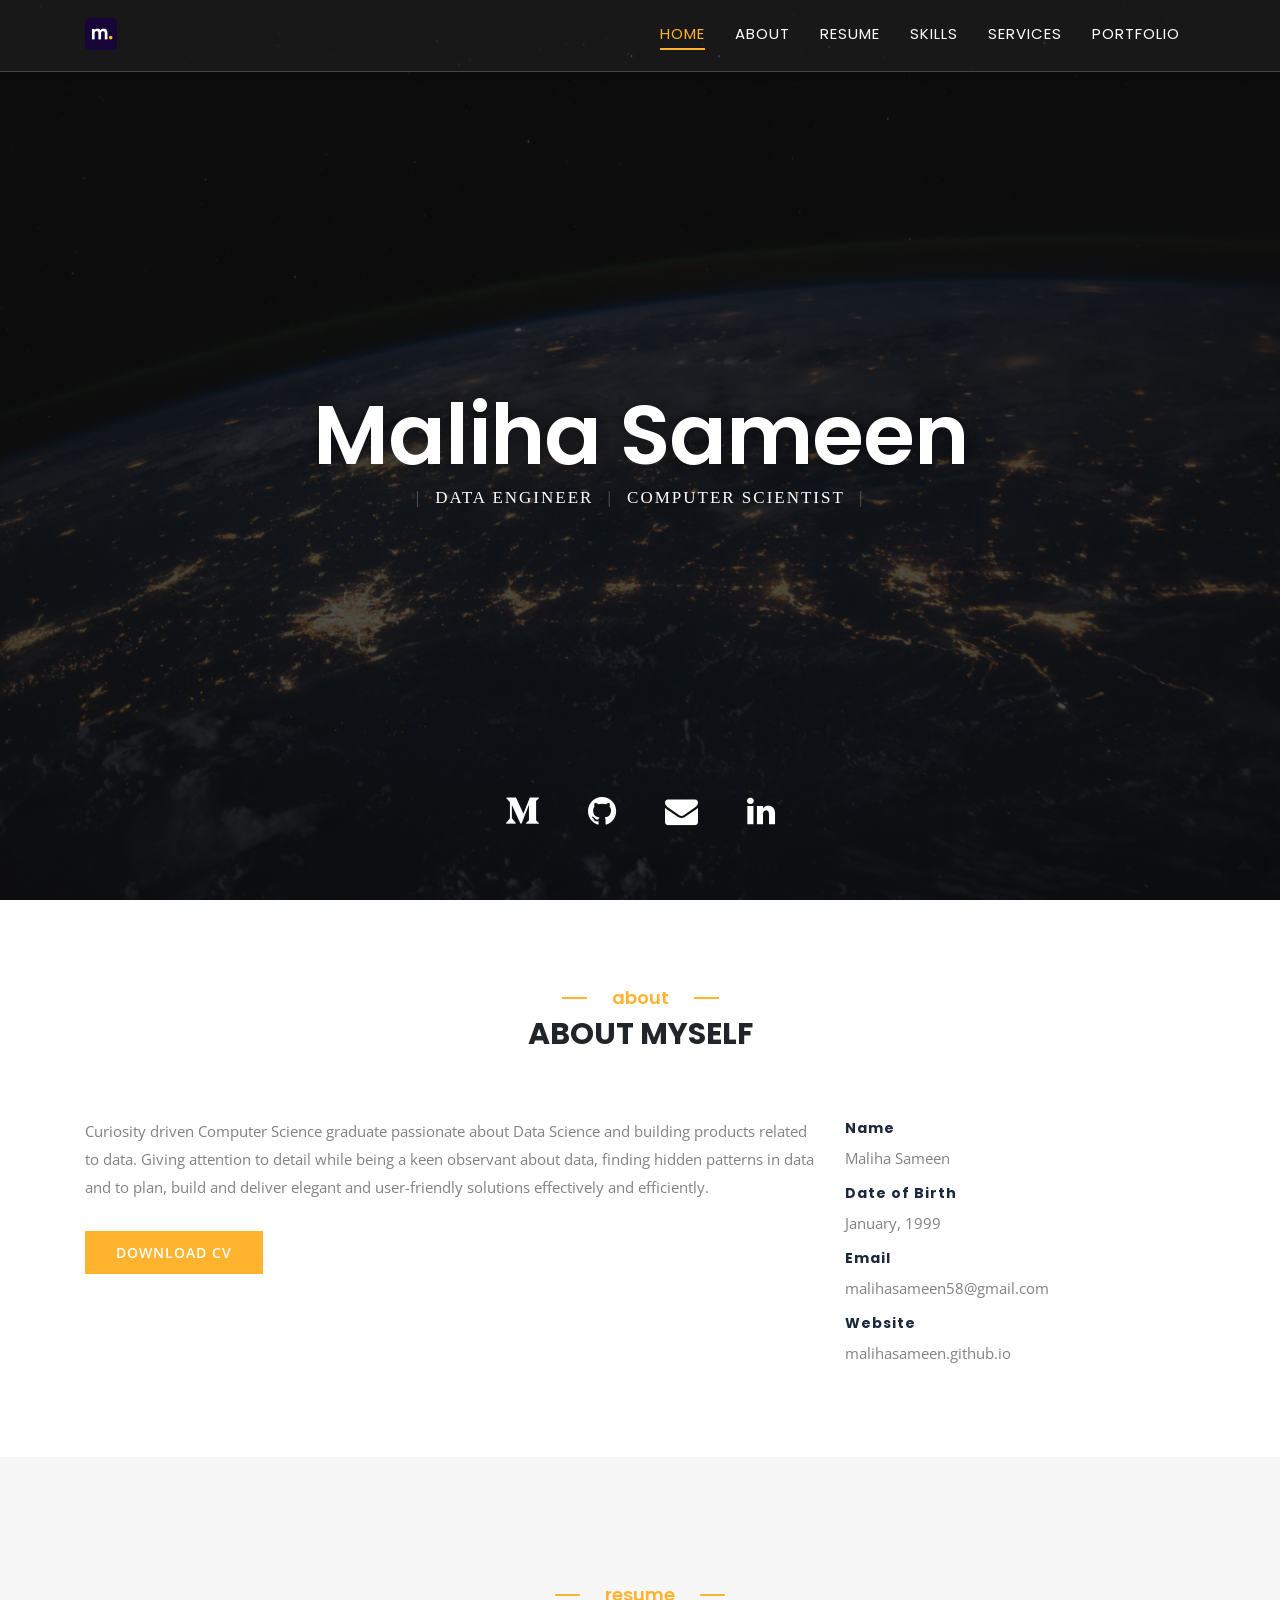
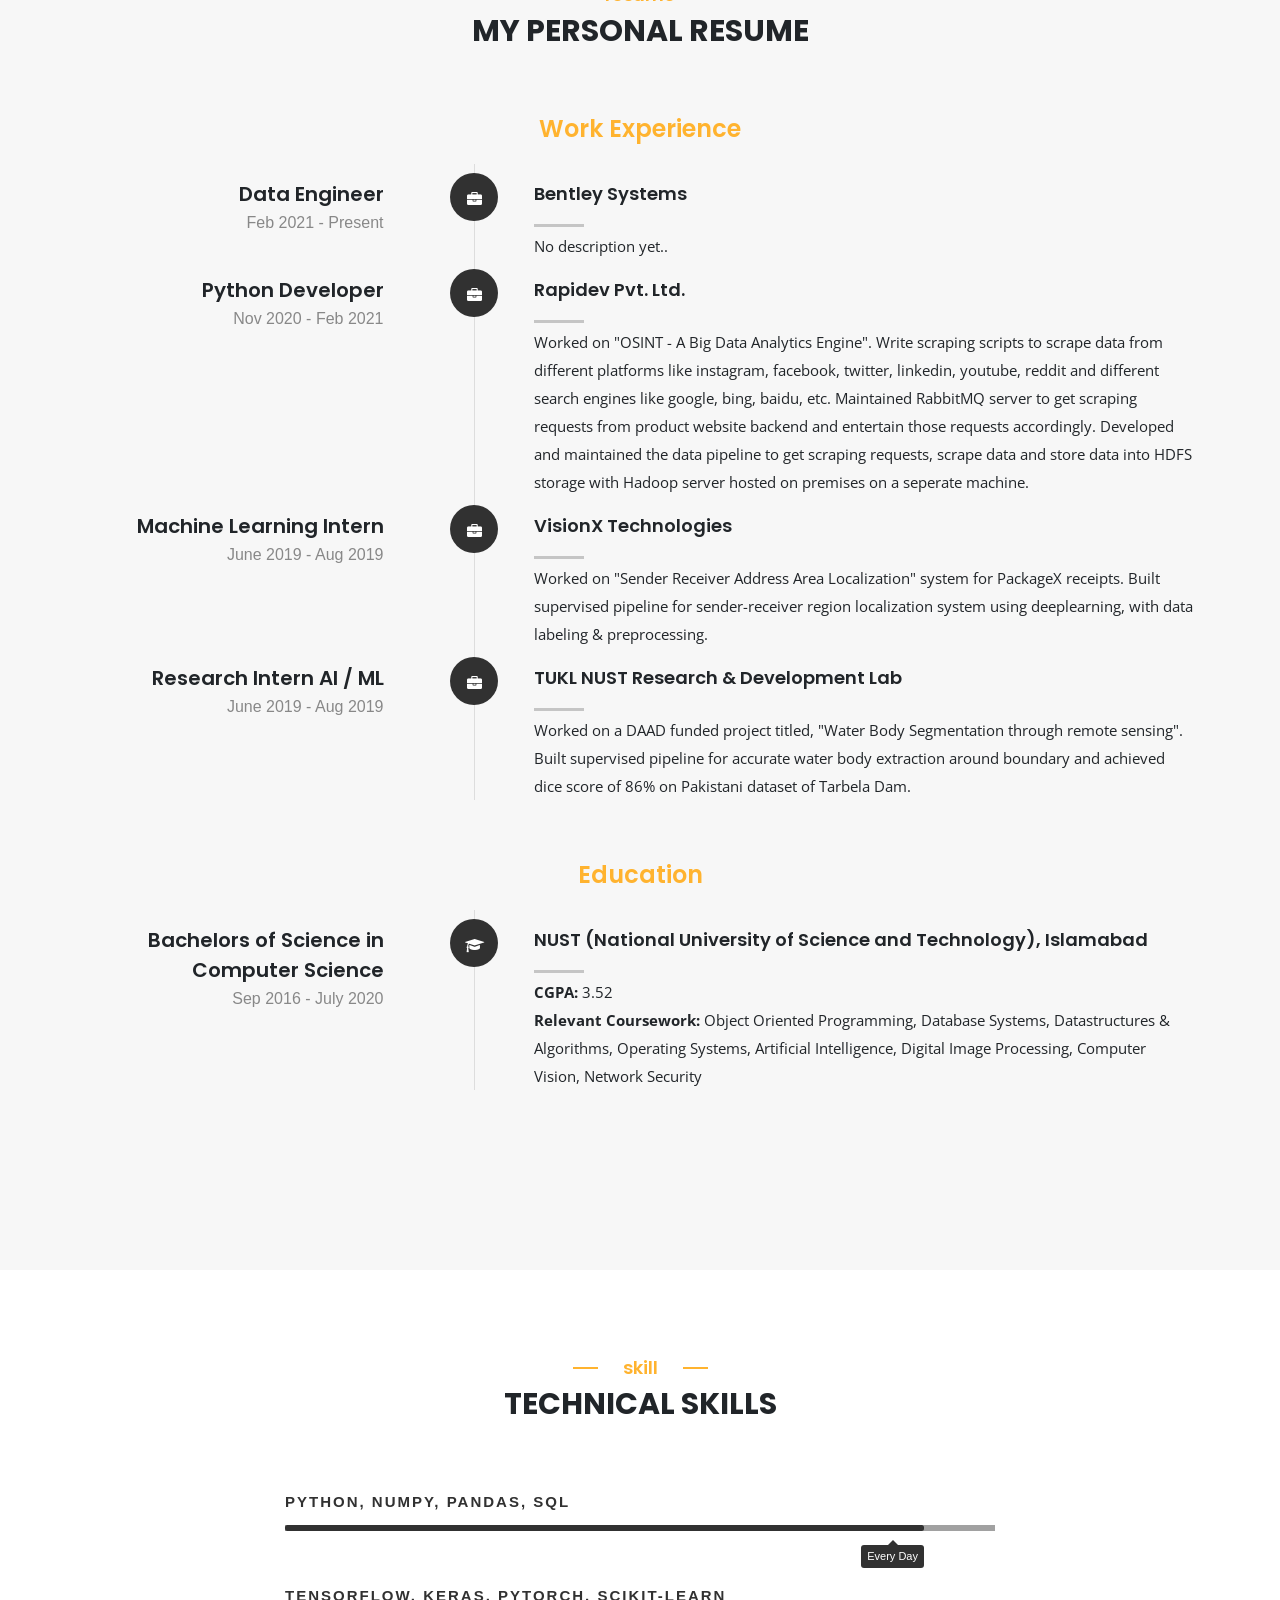
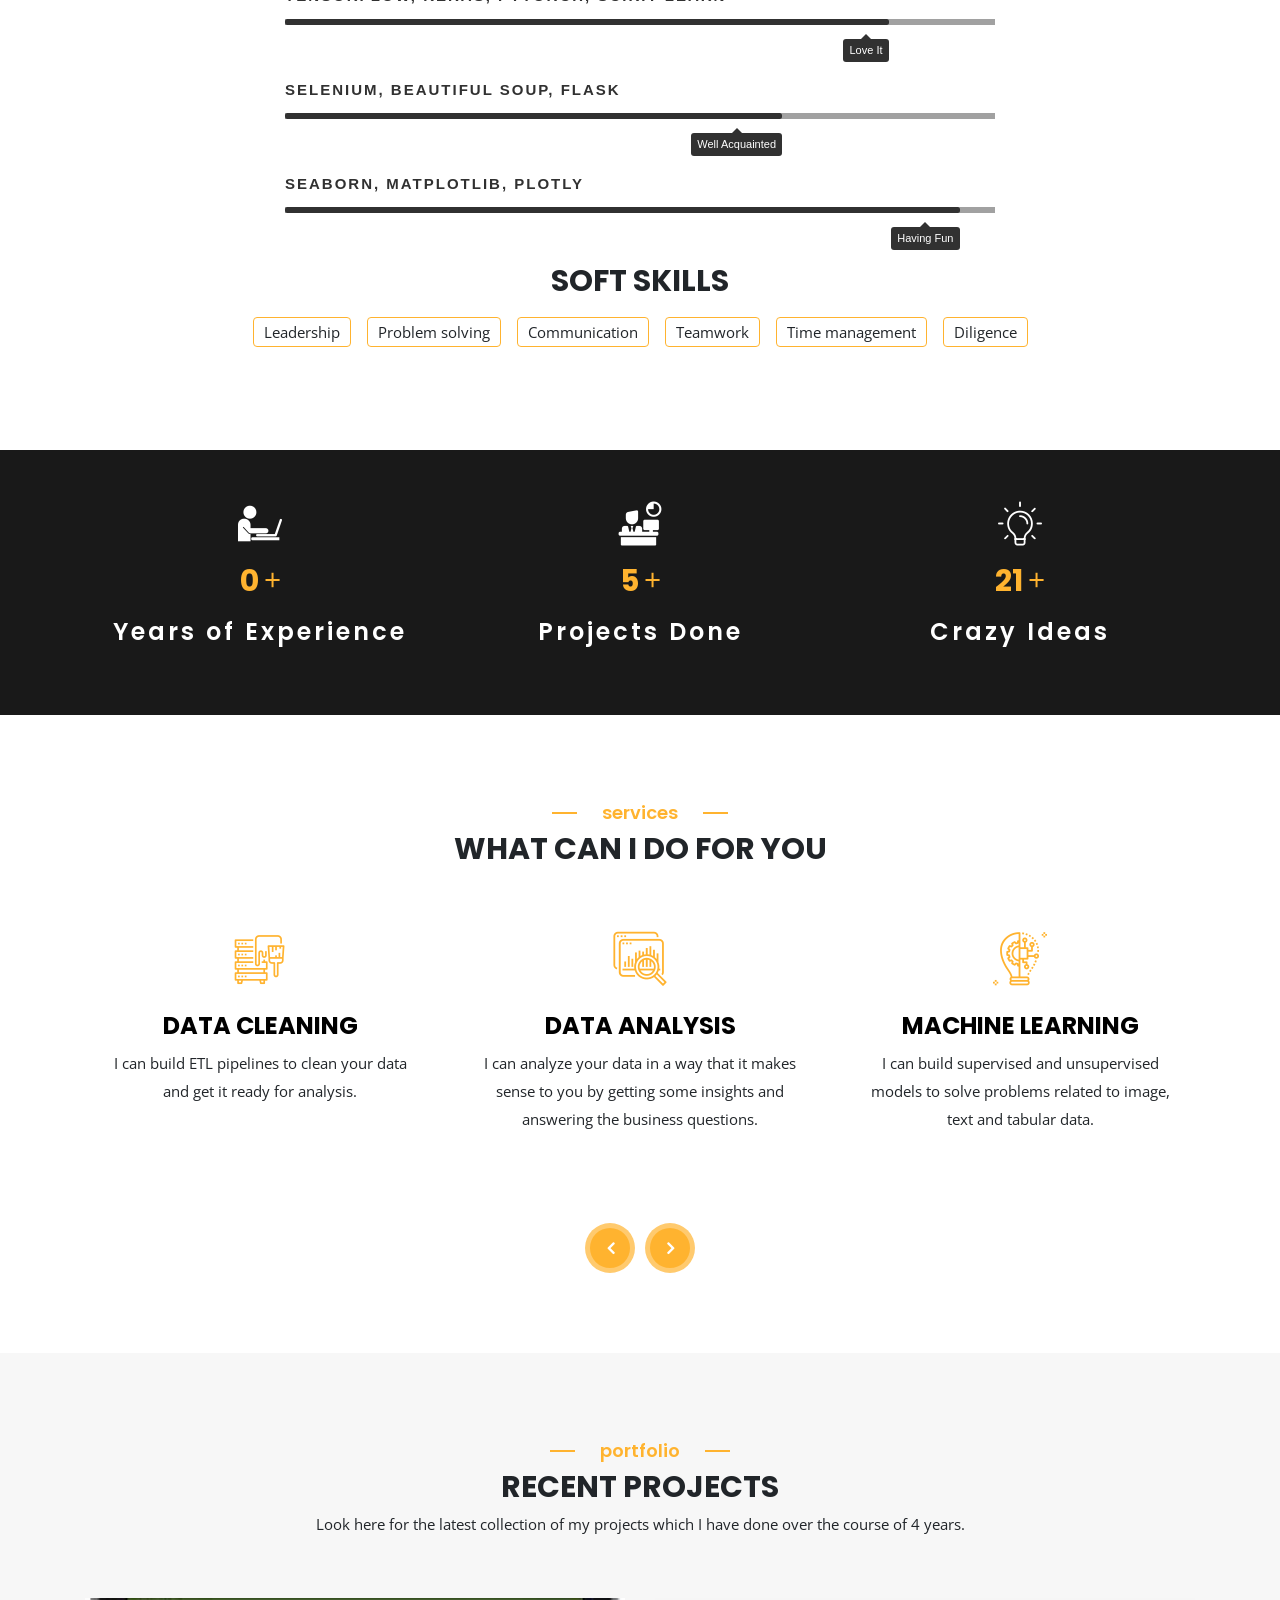
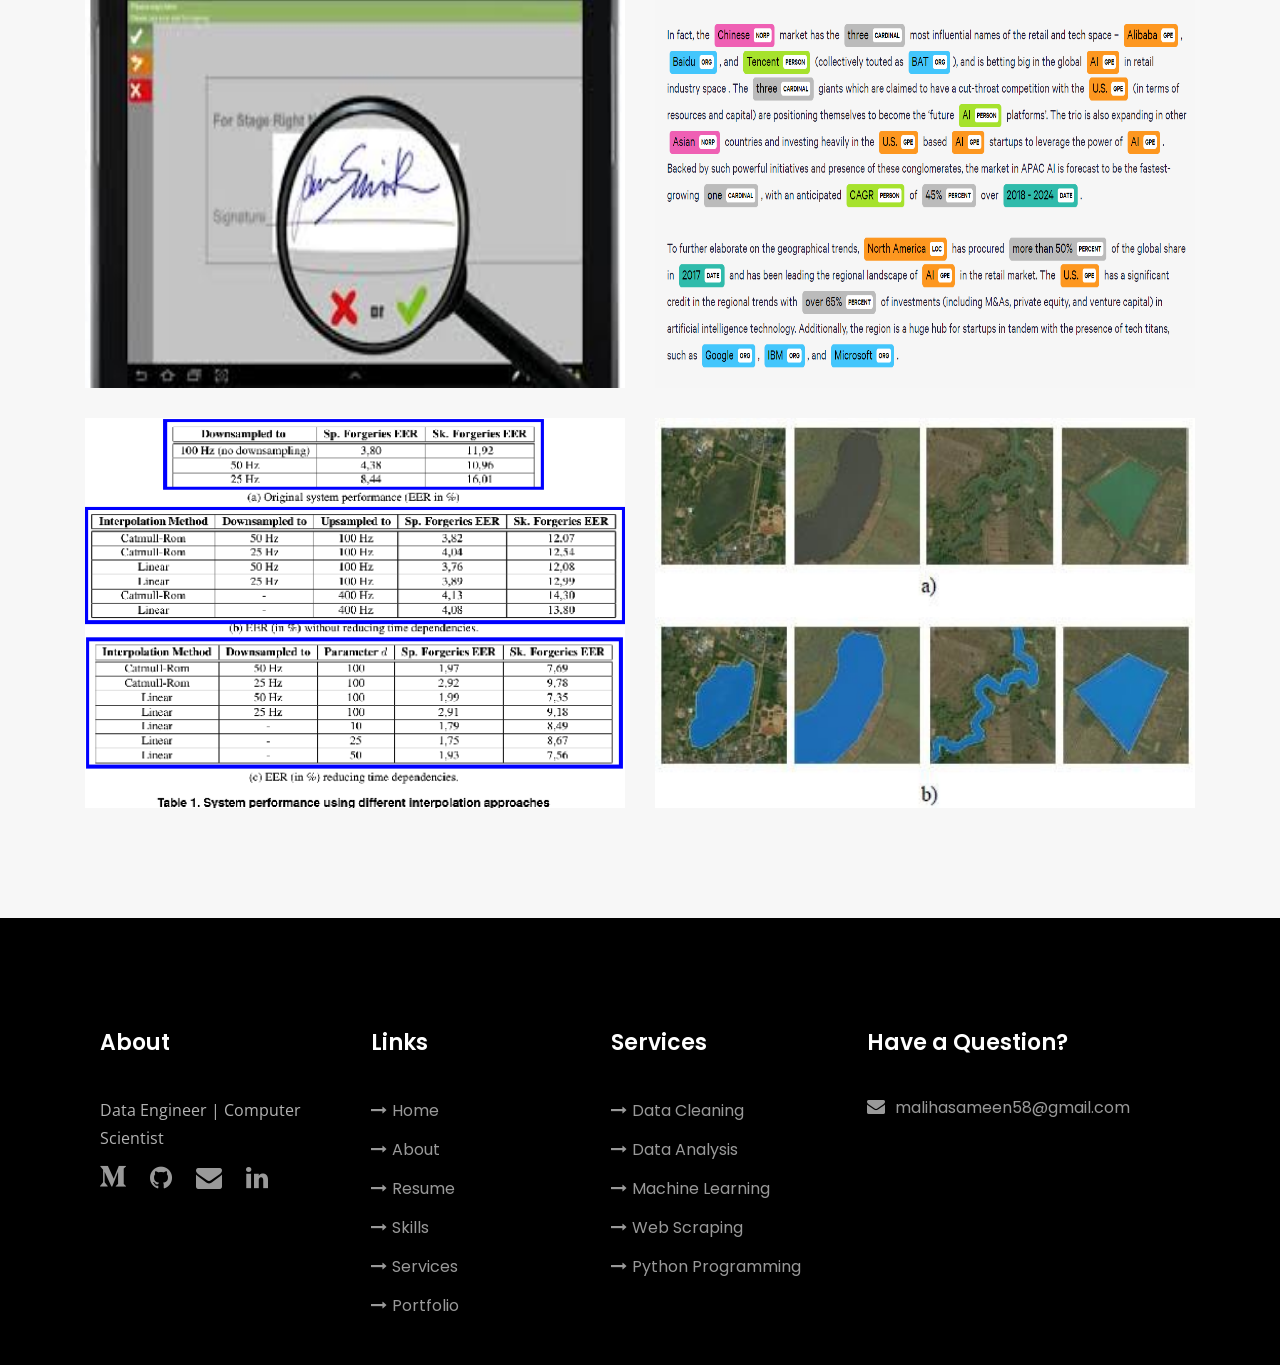
==== commit 8f16f73c: "changes in footer" ====
--- a/index.html
+++ b/index.html
@@ -635,7 +635,7 @@
 				<div class="col-md">
 				<div class="ftco-footer-widget mb-4">
 					<h2 class="ftco-heading-2">About</h2>
-					<p>Data Scientist | Data Engineer | Computer Scientist</p>
+					<p>Data Engineer | Computer Scientist</p>
 					<ul class="ftco-footer-social list-unstyled">       
 						<li><a href="https://medium.com/@malihasameen58"><i class="flaticon-medium"></i></a></li>
 						<li><a href="https://www.github.com/malihasameen"><i class="fa fa-github"></i></a></li>
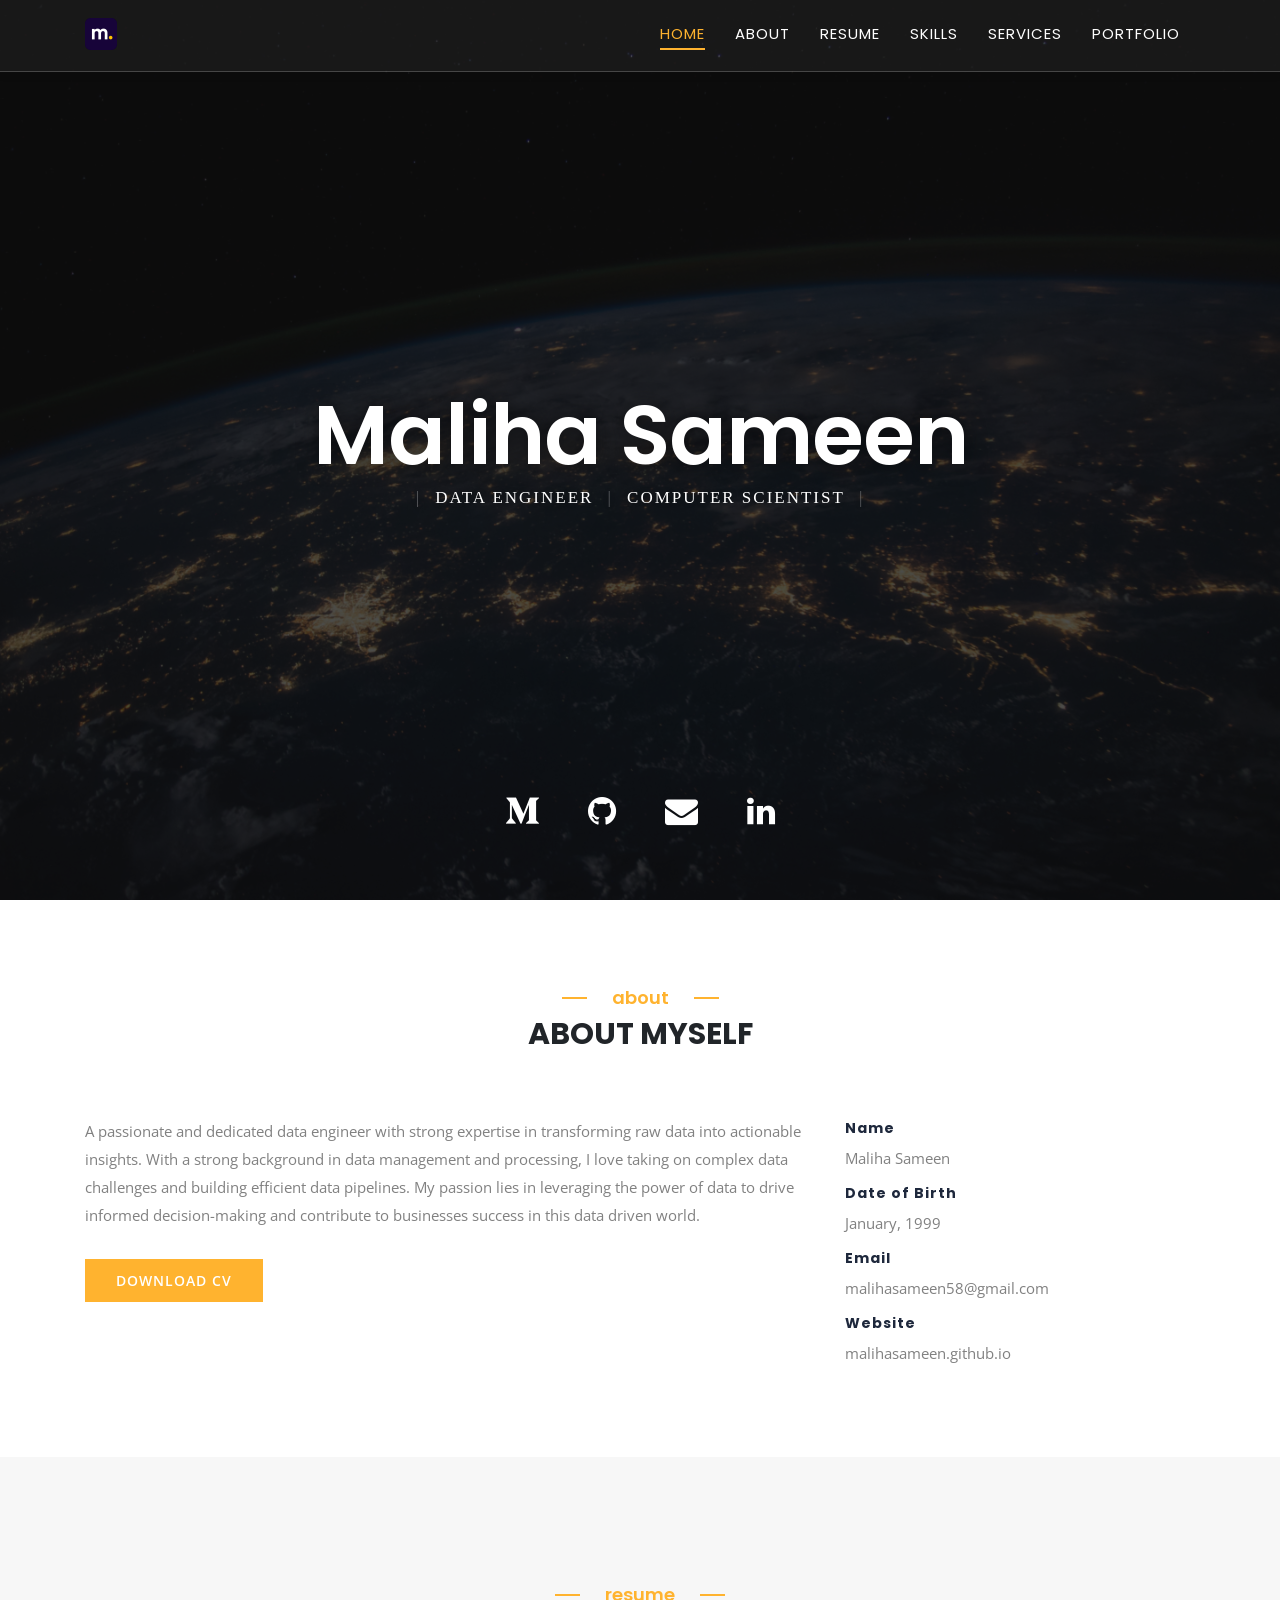
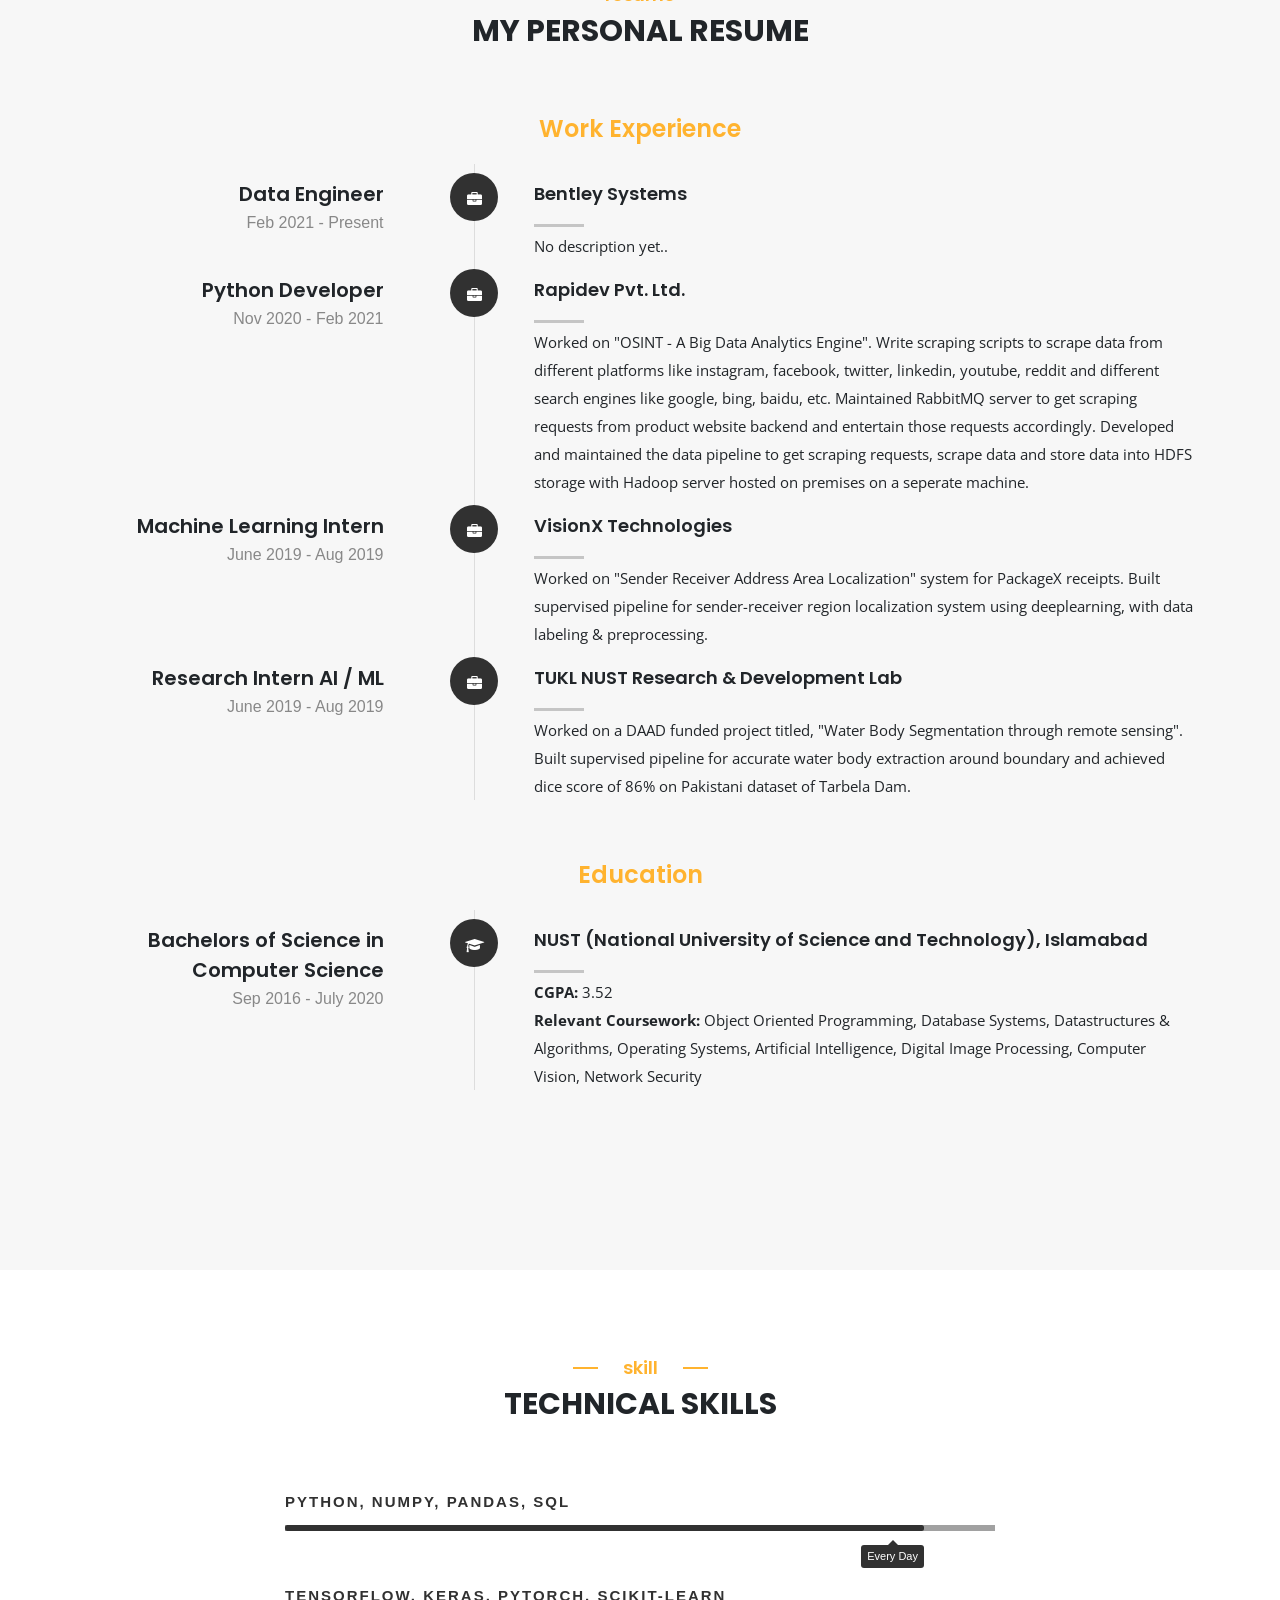
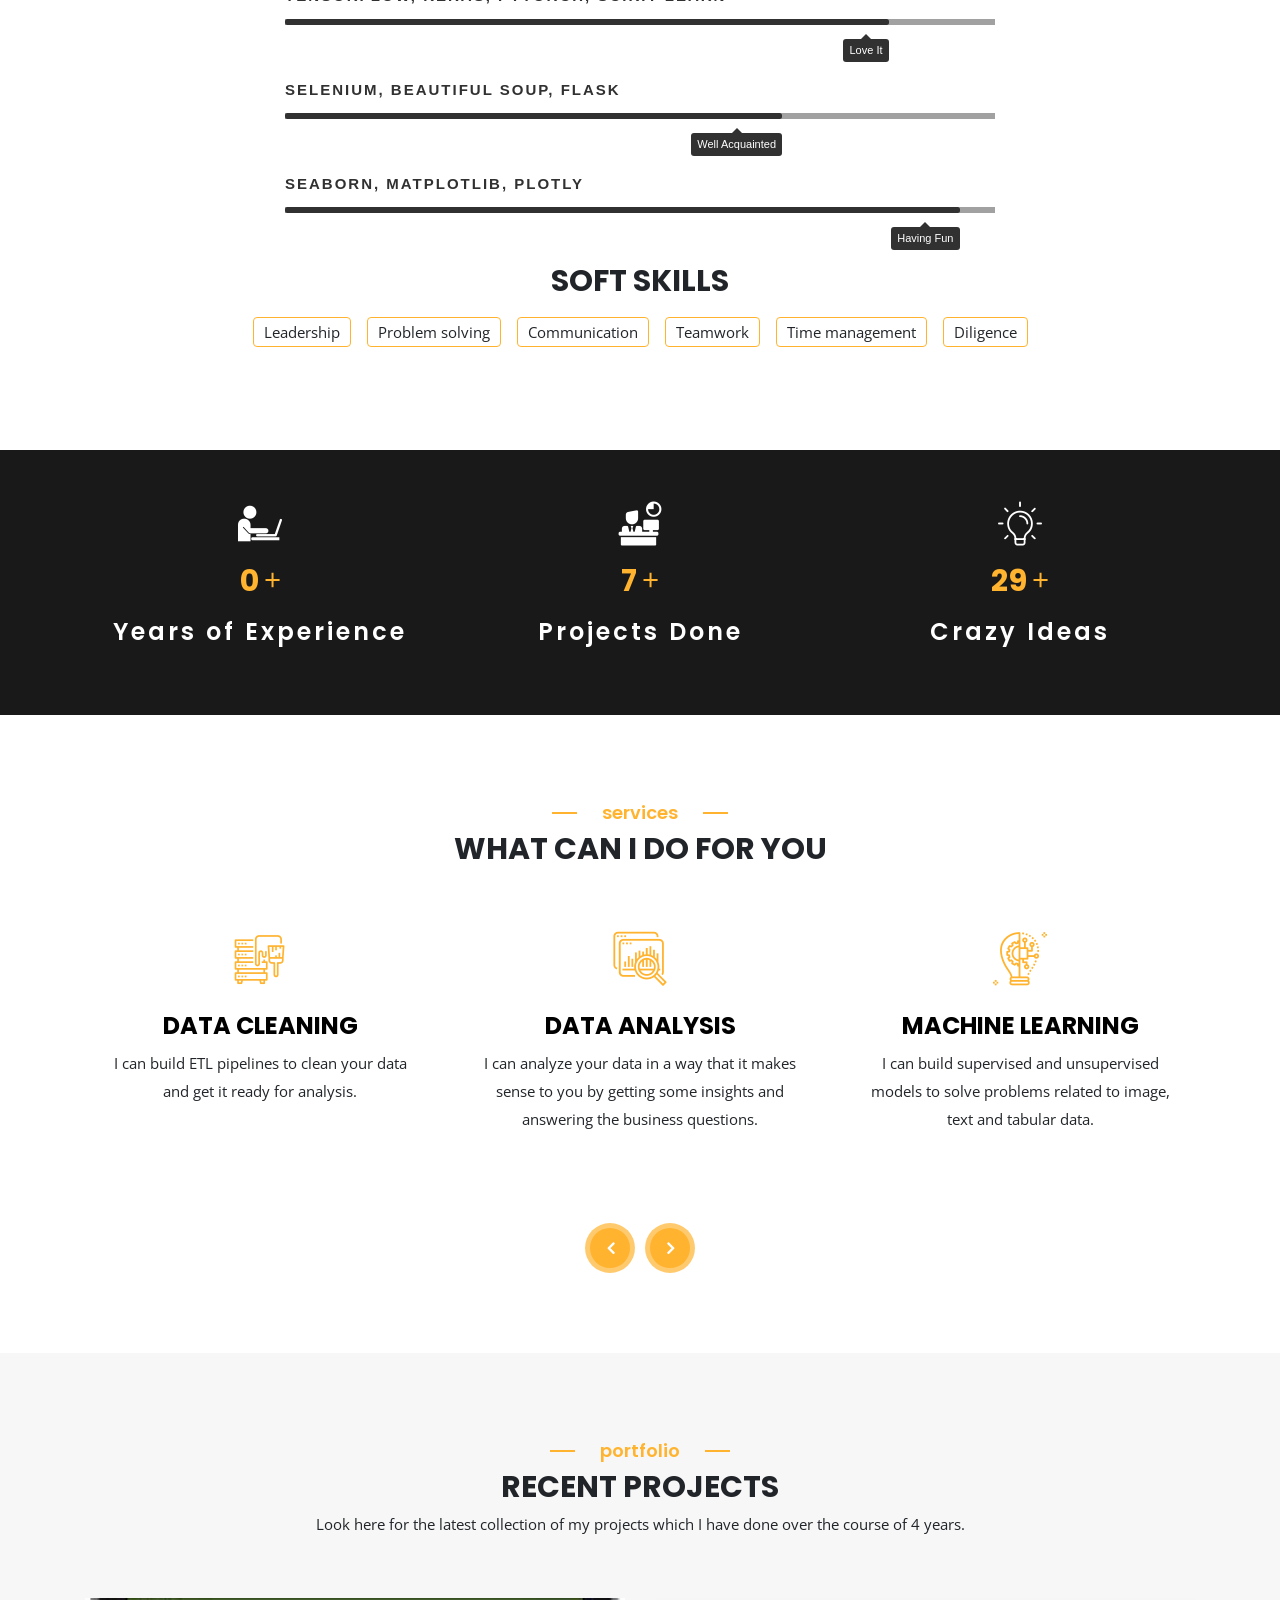
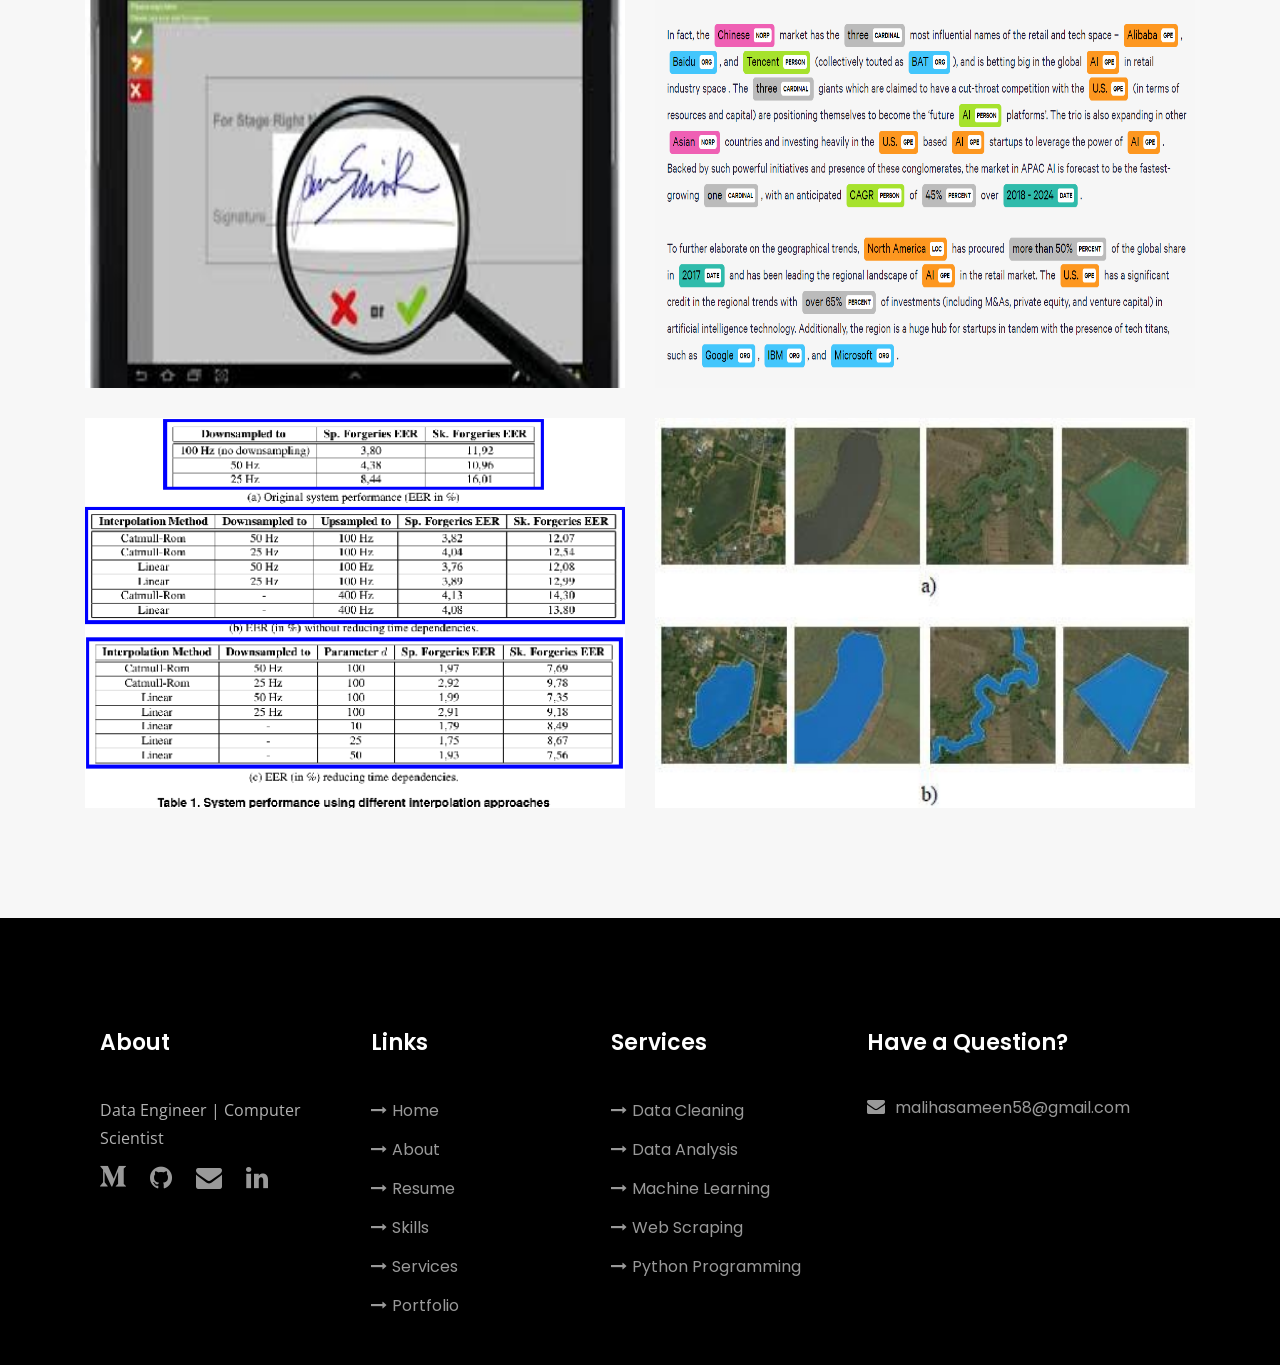
==== commit a7e61bcc: "Updated about section and some minor changes" ====
--- a/index.html
+++ b/index.html
@@ -104,7 +104,7 @@
 			</div> <!-- /intro-content --> 
 	
 			<ul class="intro-social">        
-			<li><a href="https://medium.com/@malihasameen58"><i class="flaticon-medium"></i></a></li>
+			<li><a href="https://medium.com/@malihasameen"><i class="flaticon-medium"></i></a></li>
 			<li><a href="https://www.github.com/malihasameen"><i class="fa fa-github"></i></a></li>
 			<li><a href="mailto:malihasameen58@gmail.com"><i class="fa fa-envelope"></i></a></li>
 			<li><a href="https://www.linkedin.com/maliha-sameen"><i class="fa fa-linkedin"></i></a></li>
@@ -128,9 +128,11 @@
 					<div class="row">
 						<div class="col-md-8 col-lg-8">
 							<div class="myself color_secondery wow animated fadeInLeft">
-								<p class="mb_30">Curiosity driven Computer Science graduate passionate about Data Science and building 
-									products related to data. Giving attention to detail while being a keen observant about data, finding 
-									hidden patterns in data and to plan, build and deliver elegant and user-friendly solutions effectively and efficiently.
+								<p class="mb_30">
+								A passionate and dedicated data engineer with strong expertise in transforming raw data into actionable
+								insights. With a strong background in data management and processing, I love taking on complex data 
+								challenges and building efficient data pipelines. My passion lies in leveraging the power of data to drive
+								informed decision-making and contribute to businesses success in this data driven world.
 								</p>
 							</div>
 
@@ -411,7 +413,7 @@
 								<div class="col-md-4 col-lg-4">
 									<div class="counter count wow text-center" data-wow-duration="300ms">
 										<span class="flaticon-man-working-on-a-laptop-from-side-view"></span>
-										<div class="counting_digit color_default mt_15"> <h2 class="count-num" data-speed="3000" data-stop="4">0</h2><span>+</span>
+										<div class="counting_digit color_default mt_15"> <h2 class="count-num" data-speed="3000" data-stop="3">0</h2><span>+</span>
 										</div>
 										<h3 class="color_white mt_15">Years of Experience</h3>
 									</div>
@@ -637,7 +639,7 @@
 					<h2 class="ftco-heading-2">About</h2>
 					<p>Data Engineer | Computer Scientist</p>
 					<ul class="ftco-footer-social list-unstyled">       
-						<li><a href="https://medium.com/@malihasameen58"><i class="flaticon-medium"></i></a></li>
+						<li><a href="https://medium.com/@malihasameen"><i class="flaticon-medium"></i></a></li>
 						<li><a href="https://www.github.com/malihasameen"><i class="fa fa-github"></i></a></li>
 						<li><a href="mailto:malihasameen58@gmail.com"><i class="fa fa-envelope"></i></a></li>
 						<li><a href="https://www.linkedin.com/maliha-sameen"><i class="fa fa-linkedin"></i></a></li>
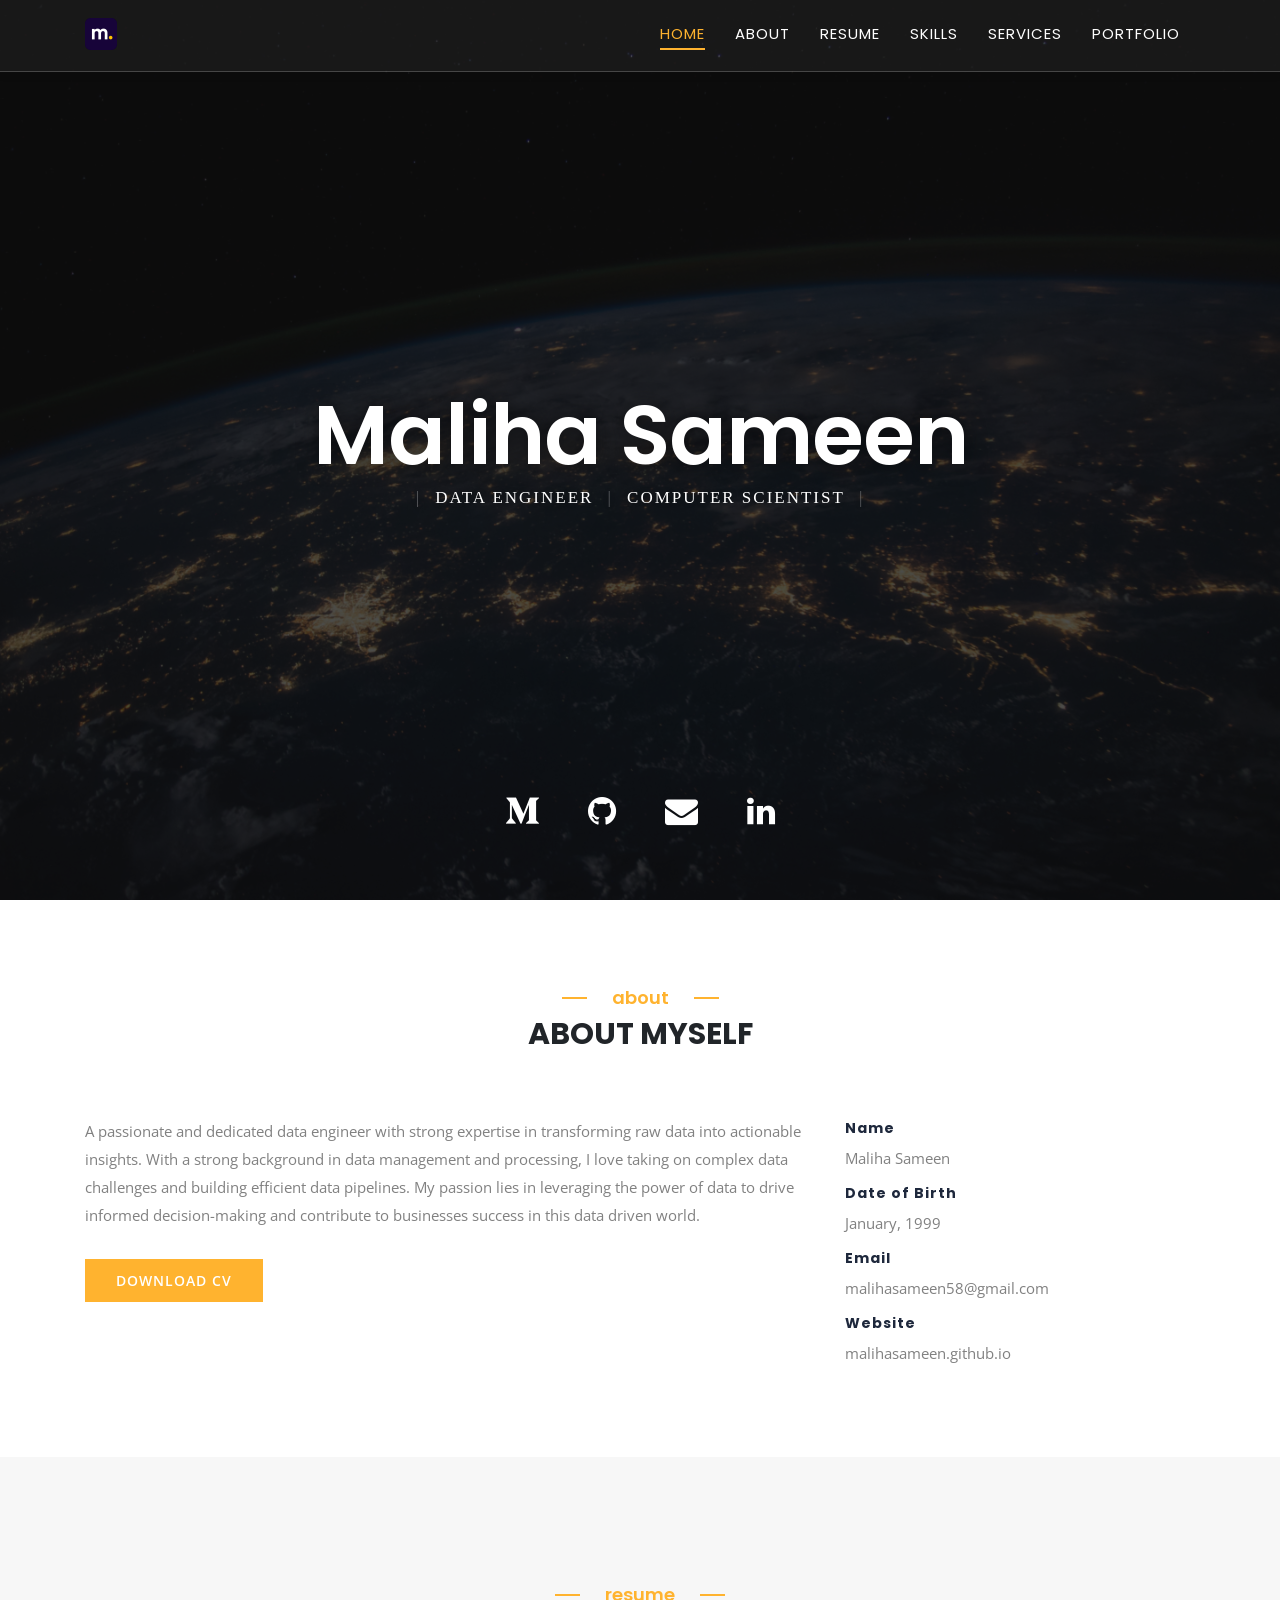
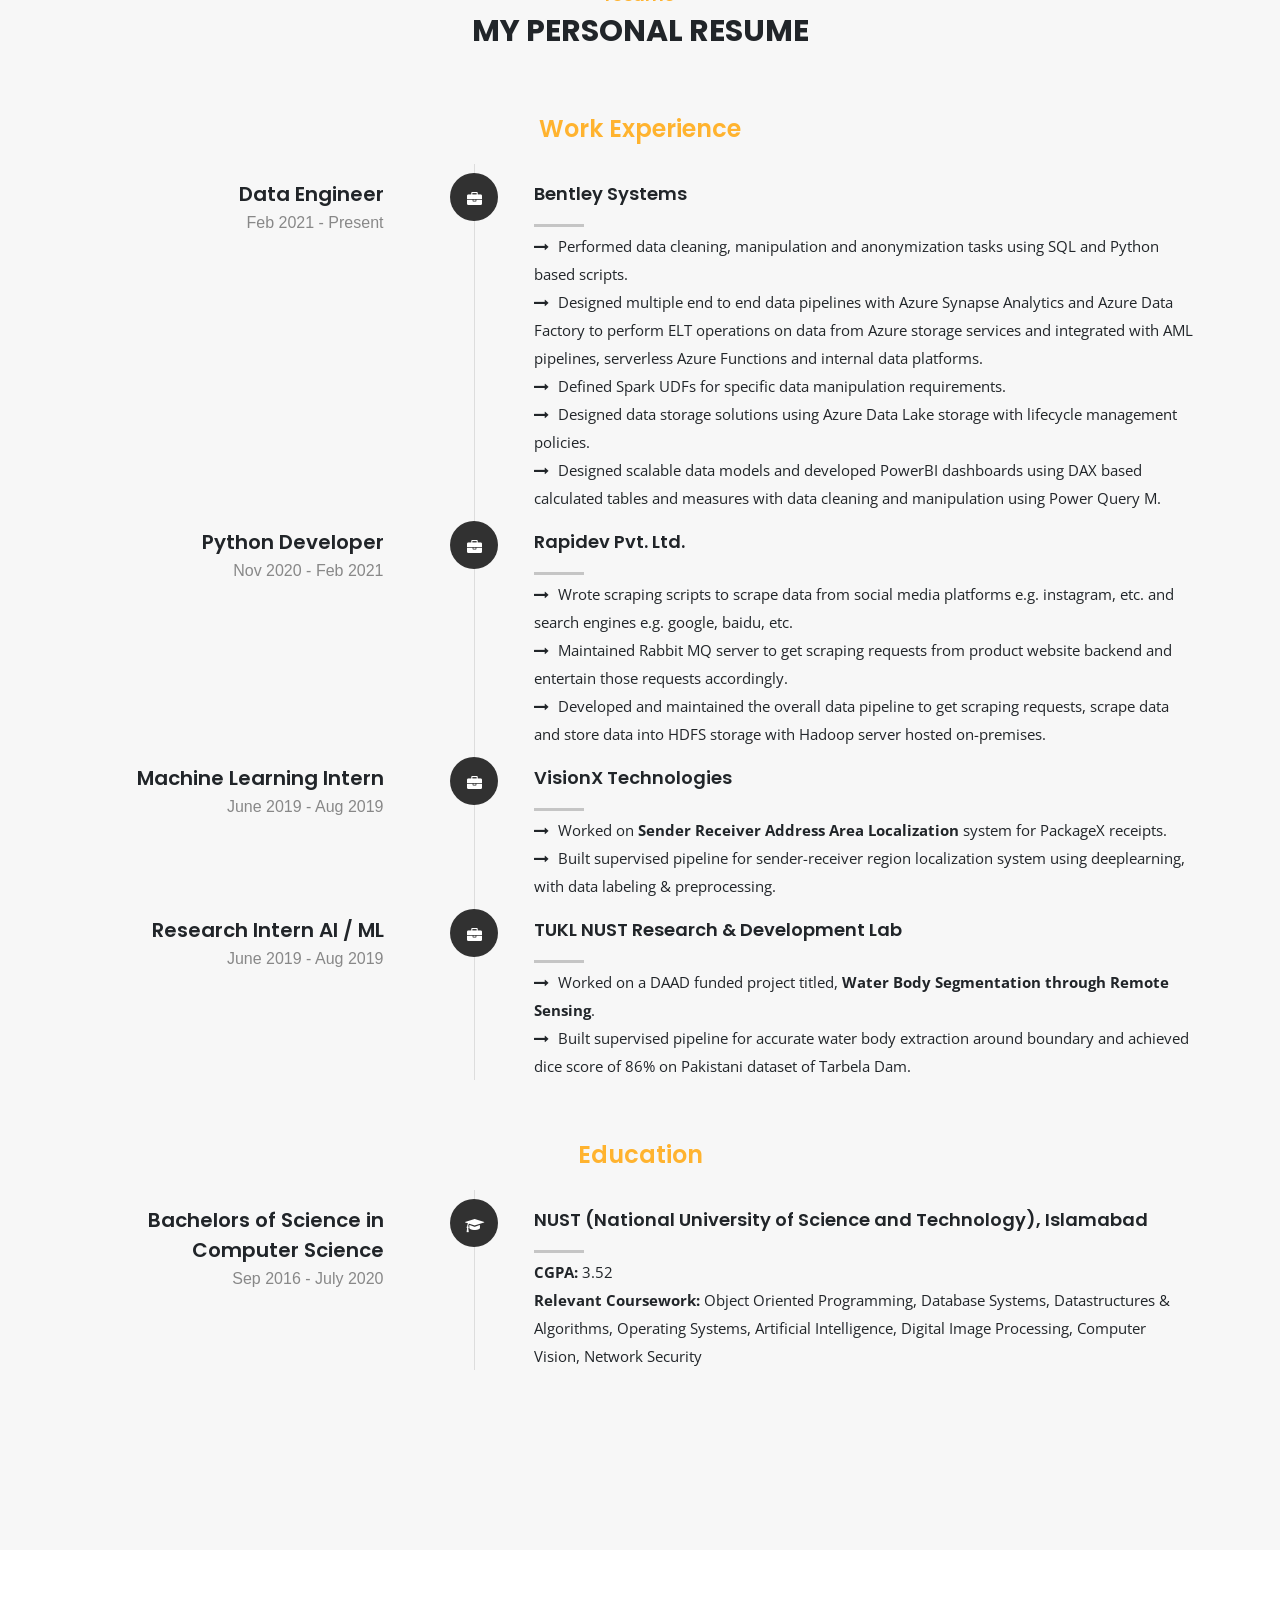
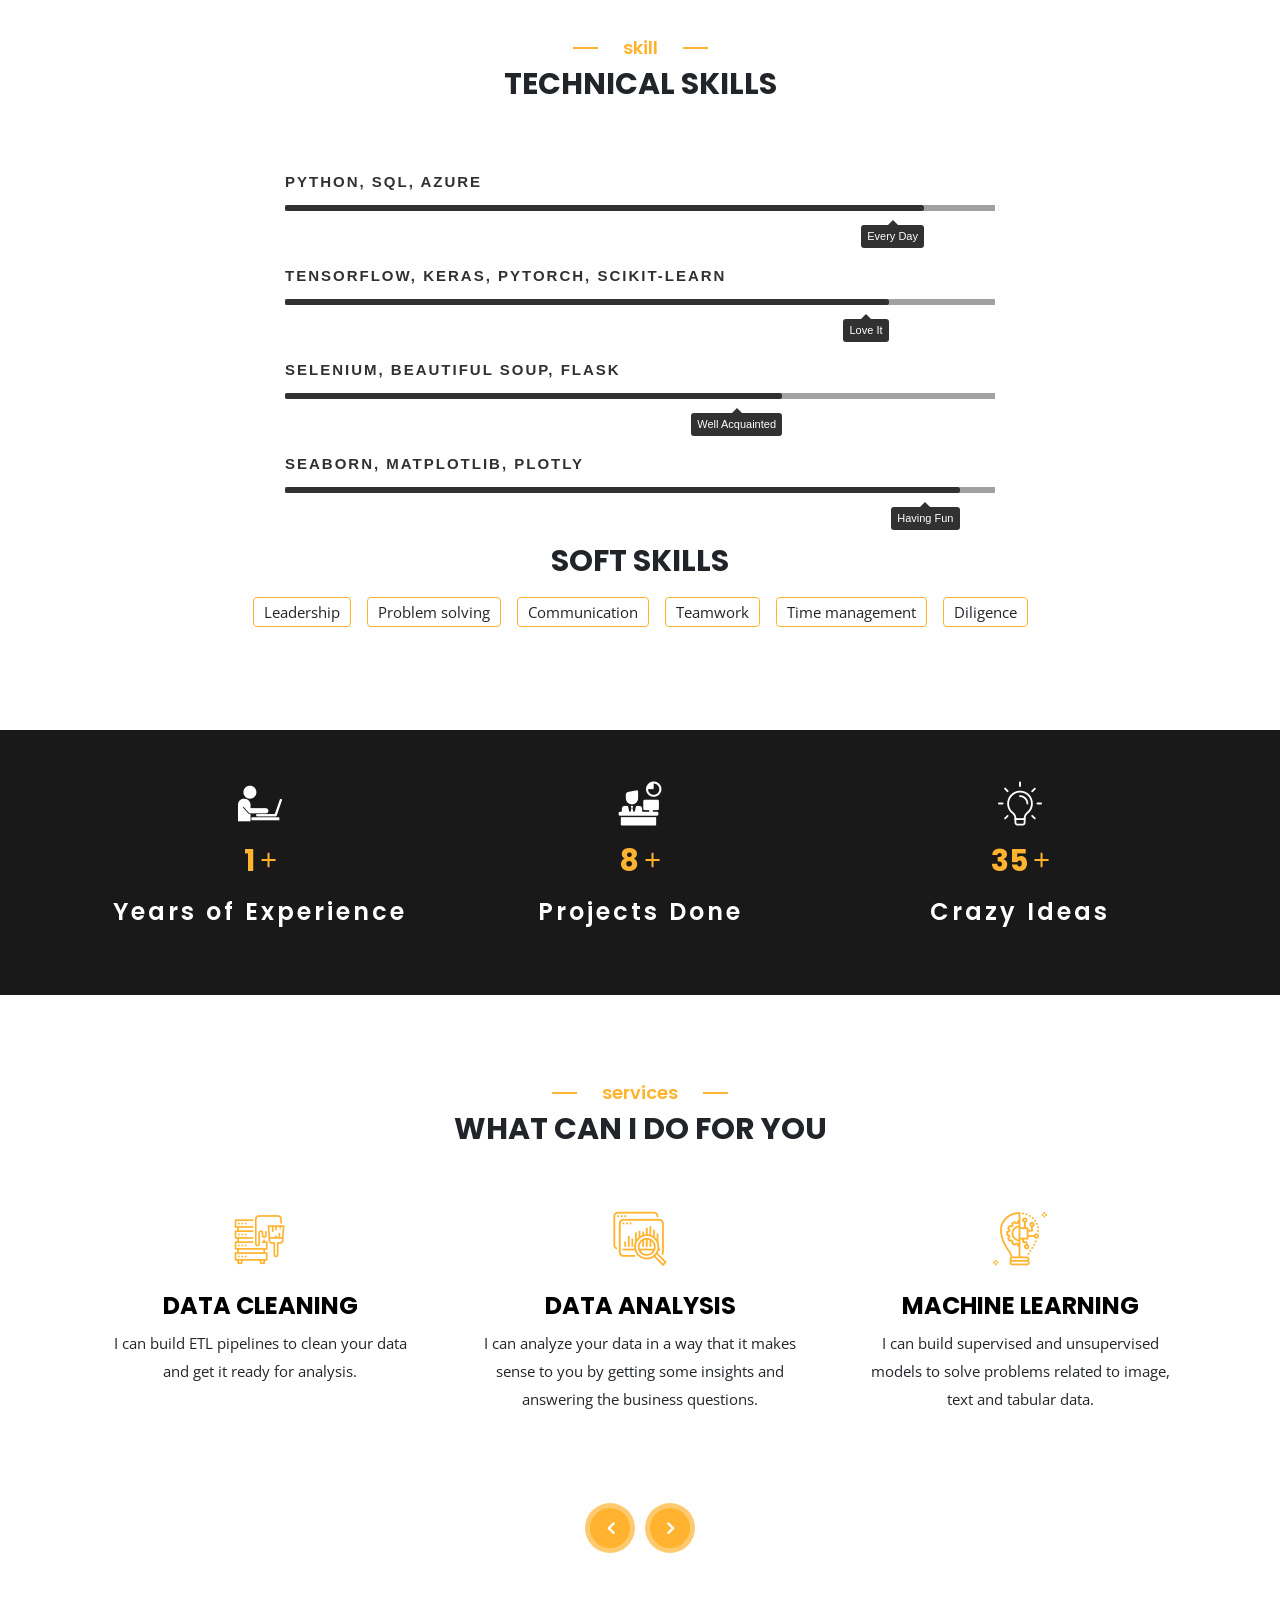
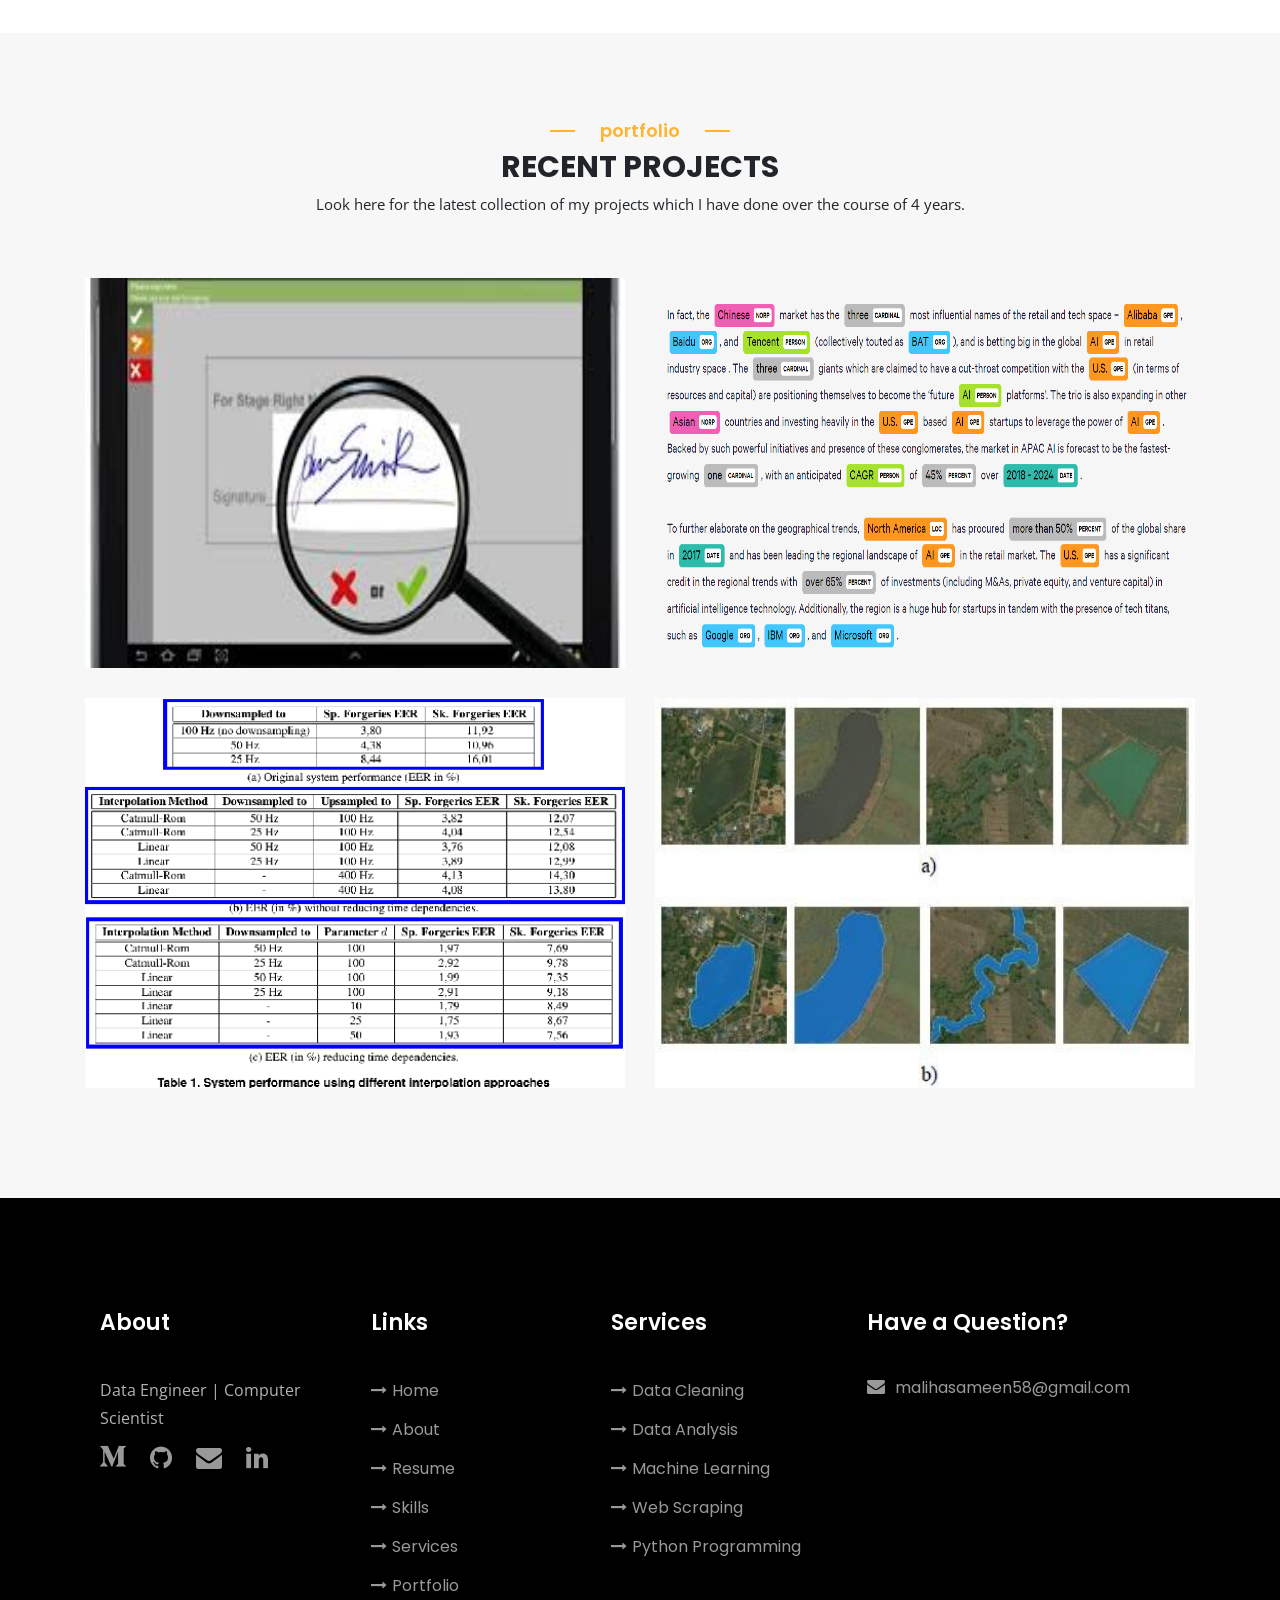
==== commit db1345fe: "Updated experience section" ====
--- a/index.html
+++ b/index.html
@@ -211,7 +211,26 @@
 		
 								<div class="timeline-content">
 									<h4>Bentley Systems</h4>
-									<p>No description yet..</p>
+									<ul>
+										<li><span class="fa fa-long-arrow-right mr-2"></span>
+										Performed data cleaning, manipulation and anonymization tasks using SQL and Python based scripts.
+										</li>
+										<li><span class="fa fa-long-arrow-right mr-2"></span>
+										Designed multiple end to end data pipelines with Azure Synapse Analytics and Azure Data Factory
+										to perform ELT operations on data from Azure storage services and integrated with AML pipelines,
+										serverless Azure Functions and internal data platforms.
+										</li>
+										<li><span class="fa fa-long-arrow-right mr-2"></span>
+										Defined Spark UDFs for specific data manipulation requirements.
+										</li>
+										<li><span class="fa fa-long-arrow-right mr-2"></span>
+										Designed data storage solutions using Azure Data Lake storage with lifecycle management policies.
+										</li>
+										<li><span class="fa fa-long-arrow-right mr-2"></span>
+										Designed scalable data models and developed PowerBI dashboards using DAX based calculated tables
+										and measures with data cleaning and manipulation using Power Query M.
+										</li>
+									</ul>
 								</div>
 		
 							</div> <!-- /timeline-block -->
@@ -229,15 +248,20 @@
 		
 								<div class="timeline-content">
 									<h4>Rapidev Pvt. Ltd.</h4>
-									<p>Worked on "OSINT - A Big Data Analytics Engine". Write scraping 
-										scripts to scrape data from different platforms like instagram, 
-										facebook, twitter, linkedin, youtube, reddit and different search 
-										engines like google, bing, baidu, etc. Maintained RabbitMQ server 
-										to get scraping requests from product website backend and entertain 
-										those requests accordingly. Developed and maintained the data pipeline 
-										to get scraping requests, scrape data and store data into HDFS storage 
-										with Hadoop server hosted on premises on a seperate machine.
-									</p>
+									<ul>
+										<li><span class="fa fa-long-arrow-right mr-2"></span>
+										Wrote scraping scripts to scrape data from social media platforms e.g. instagram, etc. and 
+										search engines e.g. google, baidu, etc.
+										</li>
+										<li><span class="fa fa-long-arrow-right mr-2"></span>
+										Maintained Rabbit MQ server to get scraping requests from product website backend and entertain 
+										those requests accordingly.
+										</li>
+										<li><span class="fa fa-long-arrow-right mr-2"></span>
+										Developed and maintained the overall data pipeline to get scraping requests, scrape data and 
+										store data into HDFS storage with Hadoop server hosted on-premises.
+										</li>
+									</ul>
 								</div>
 		
 							</div> <!-- /timeline-block -->
@@ -255,10 +279,17 @@
 		
 								<div class="timeline-content">
 									<h4>VisionX Technologies</h4>
-									<p>Worked on "Sender Receiver Address Area Localization" system for
-									PackageX receipts.
-									Built supervised pipeline for sender-receiver region localization system 
-									using deeplearning, with data labeling & preprocessing.
+									<ul>
+										<li><span class="fa fa-long-arrow-right mr-2"></span>
+										Worked on <b>Sender Receiver Address Area Localization</b> system for PackageX receipts.
+										</li>
+										<li><span class="fa fa-long-arrow-right mr-2"></span>
+										Built supervised pipeline for sender-receiver region localization system using deeplearning, 
+										with data labeling & preprocessing.
+										</li>
+									</ul>
+									<p>
+									
 									</p>
 								</div>
 		
@@ -277,11 +308,16 @@
 		
 								<div class="timeline-content">
 									<h4>TUKL NUST Research & Development Lab</h4>
-									<p>Worked on a DAAD funded project titled, "Water Body Segmentation
-									through remote sensing".
-									Built supervised pipeline for accurate water body extraction around
-									boundary and achieved dice score of 86% on Pakistani dataset of Tarbela Dam.
-									</p>
+									<ul>
+										<li><span class="fa fa-long-arrow-right mr-2"></span>
+										Worked on a DAAD funded project titled, <b>Water Body Segmentation through Remote Sensing</b>.
+										</li>
+										<li><span class="fa fa-long-arrow-right mr-2"></span>
+										Built supervised pipeline for accurate water body extraction around boundary and achieved 
+										dice score of 86% on Pakistani dataset of Tarbela Dam.
+										</li>
+									</ul>
+									
 								</div>
 		
 							</div> <!-- /timeline-block -->
@@ -351,7 +387,7 @@
 				<div class="col-md-12 col-lg-8" style="margin: auto;">
 					<ul class="skill-bars">
 						<li>
-							<strong>PYTHON, NUMPY, PANDAS, SQL</strong>
+							<strong>PYTHON, SQL, AZURE</strong>
 							<div class="skill-bar">
 							<div class="progress percent90"><span>Every Day</span></div>
 							</div>
